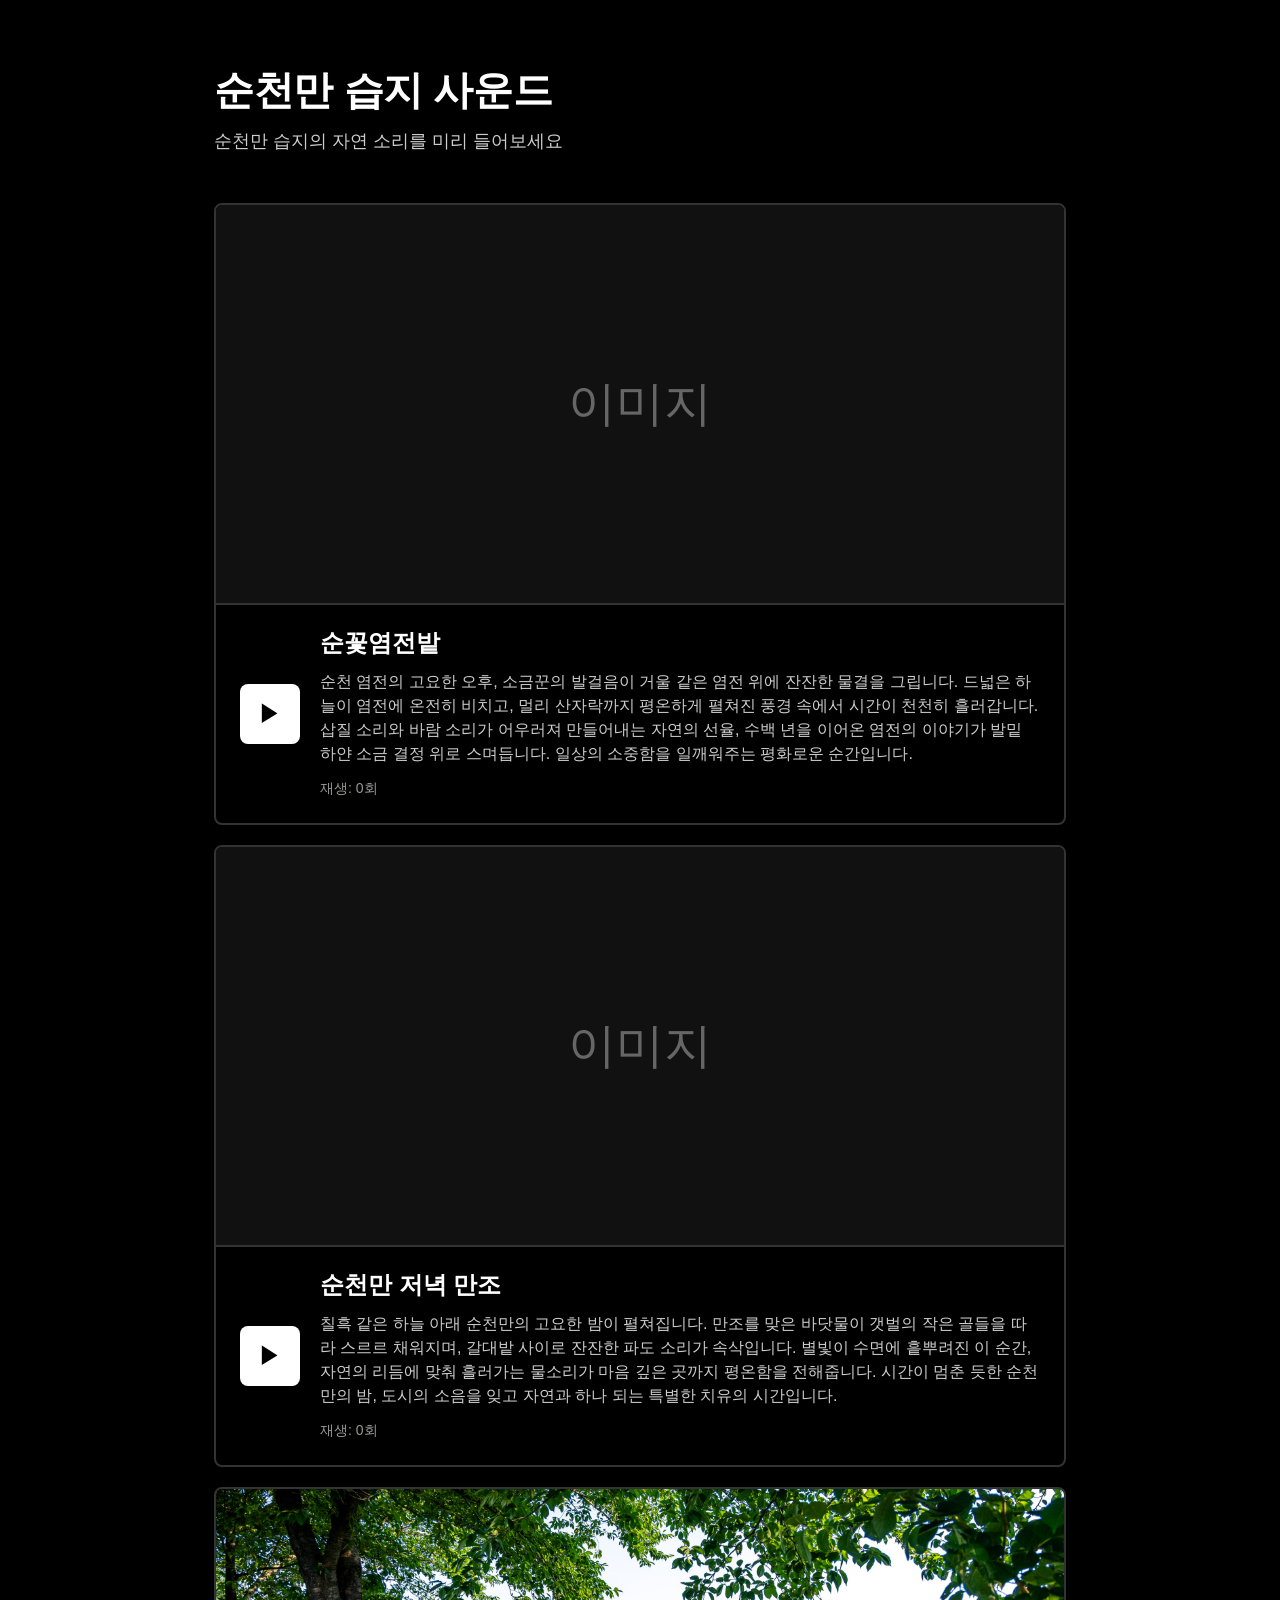
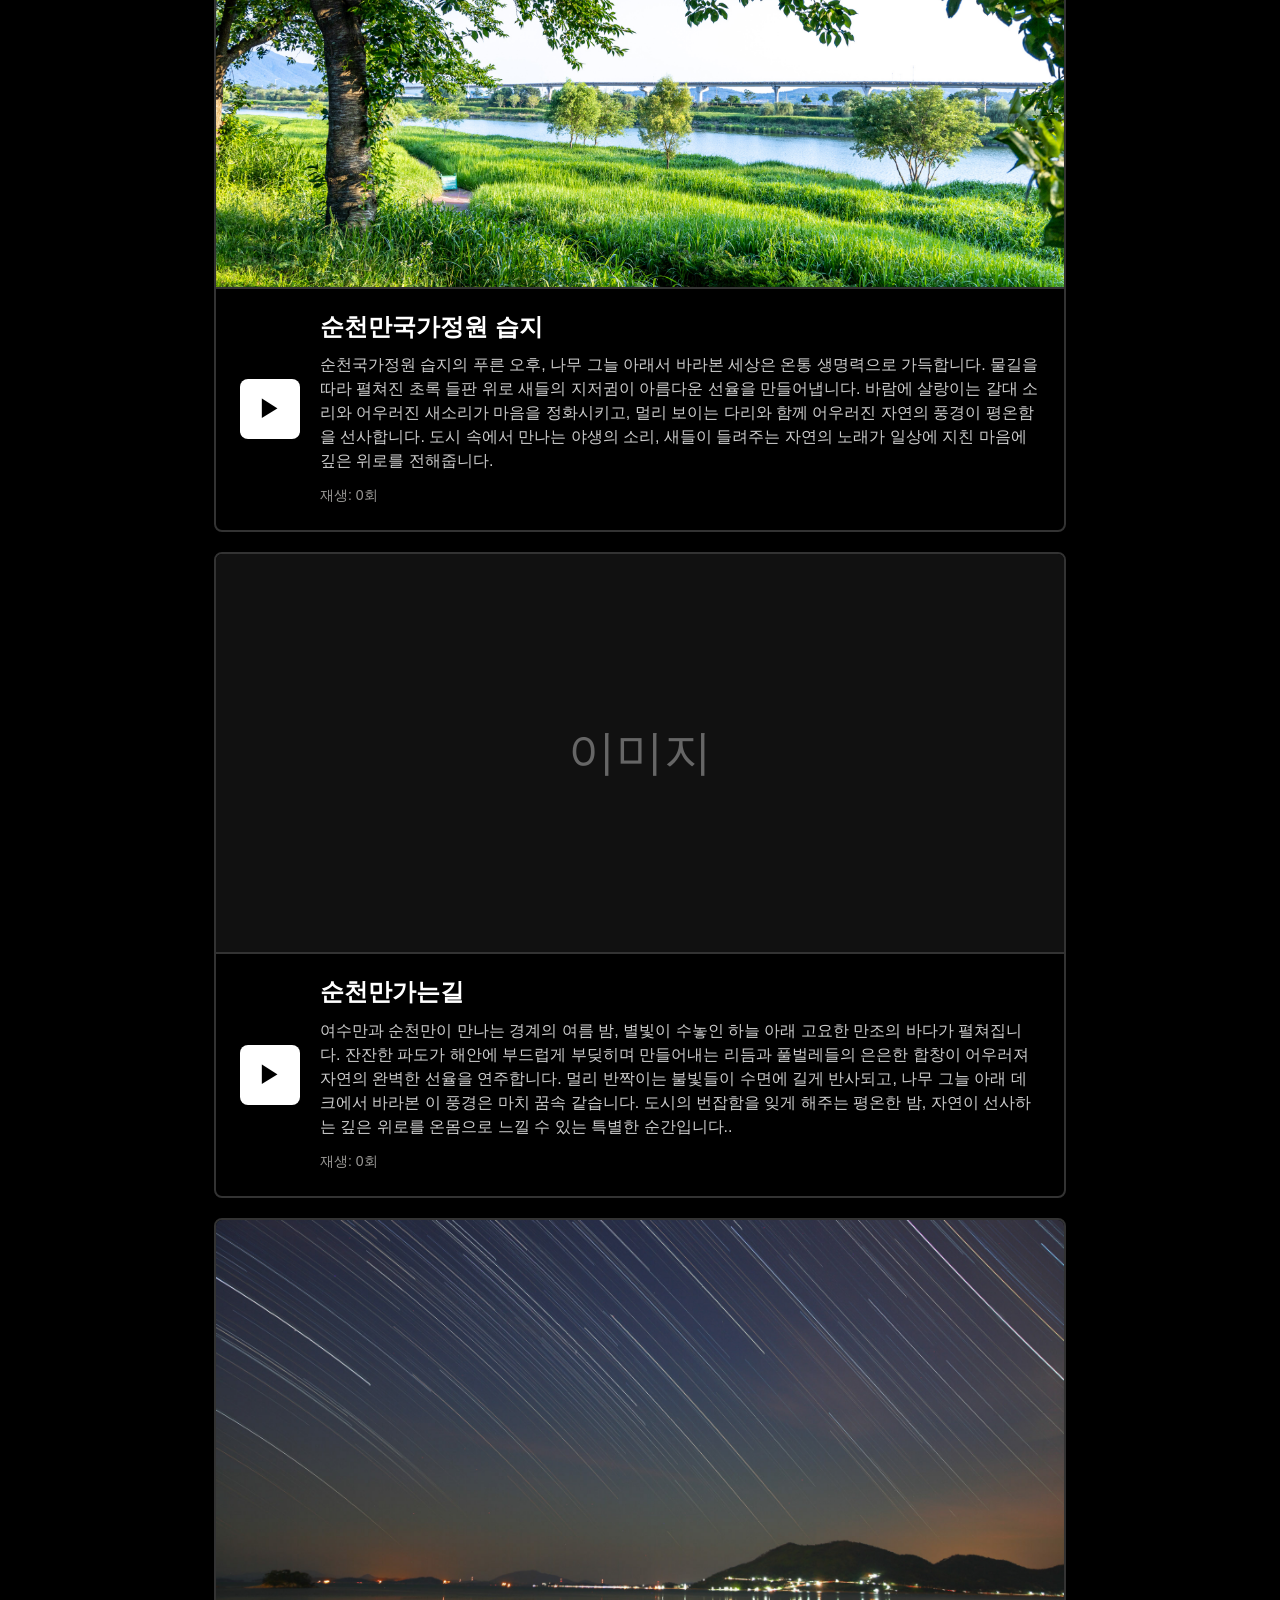
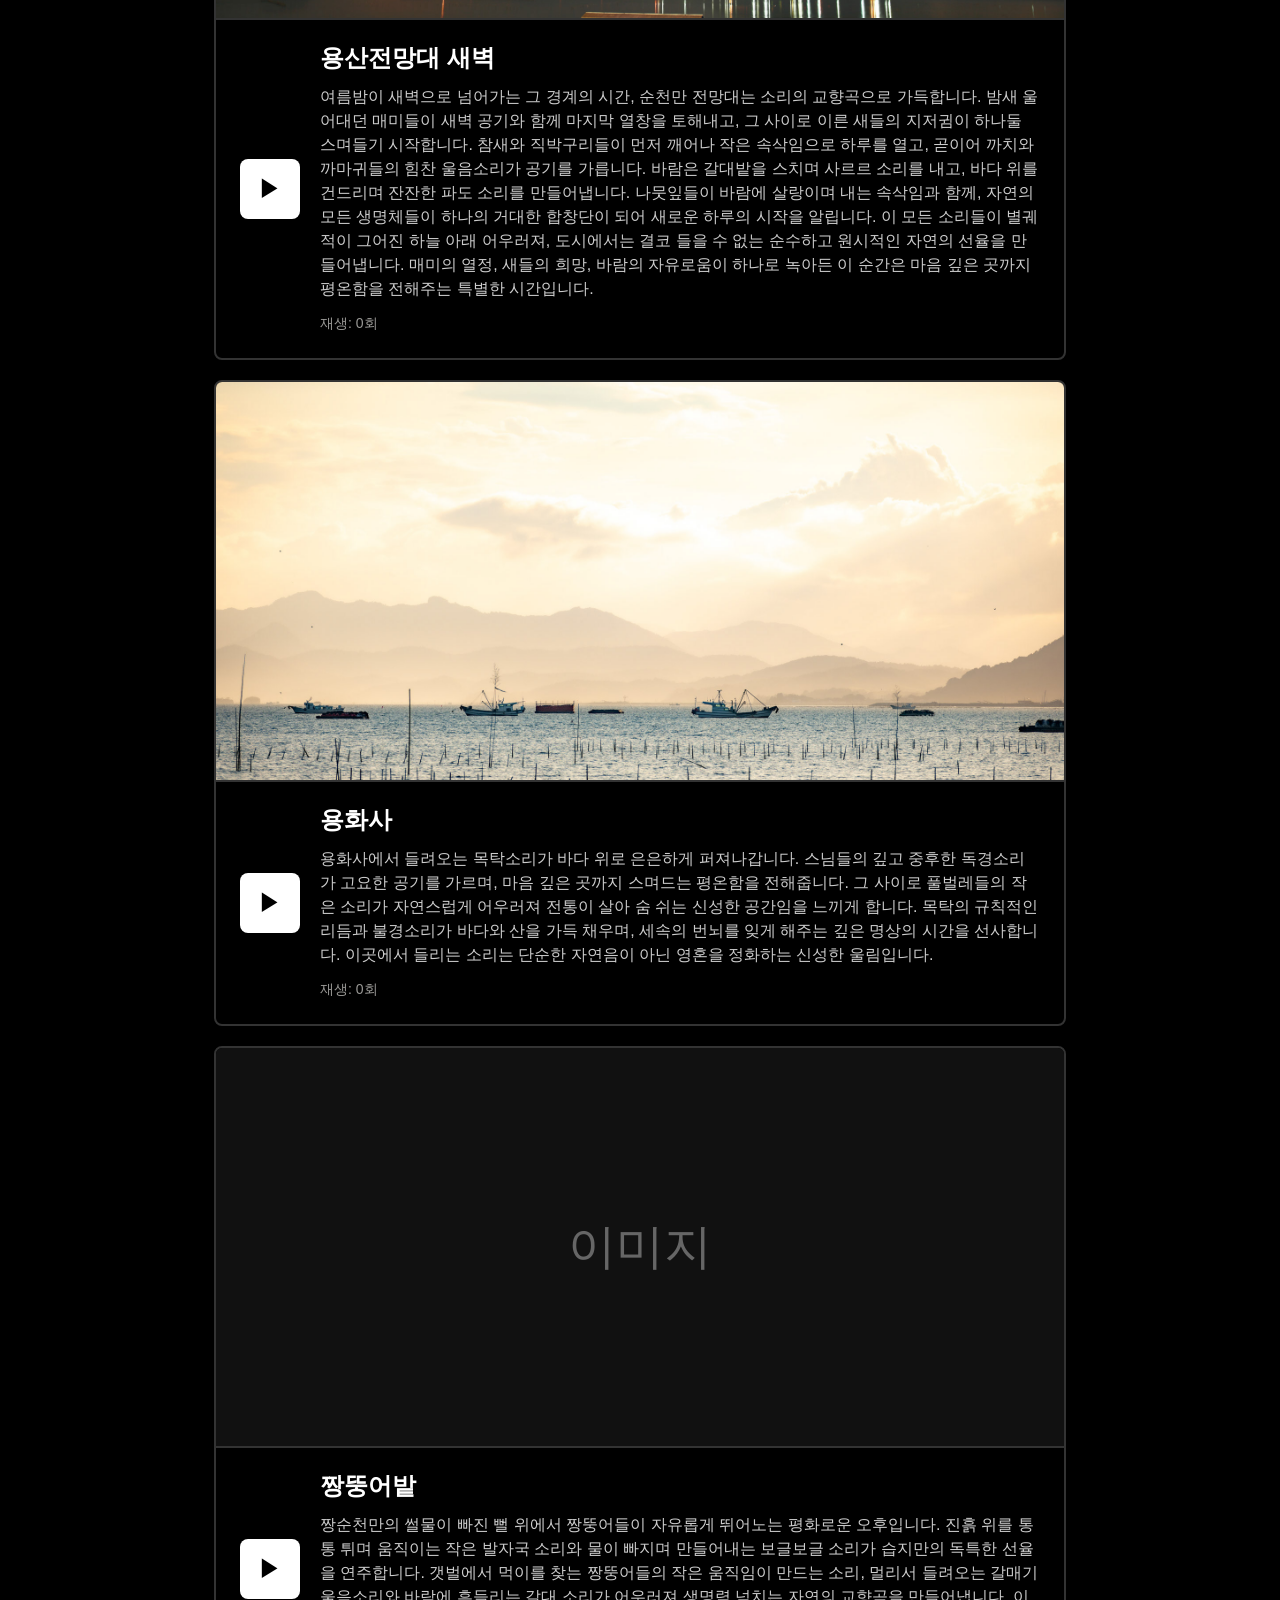
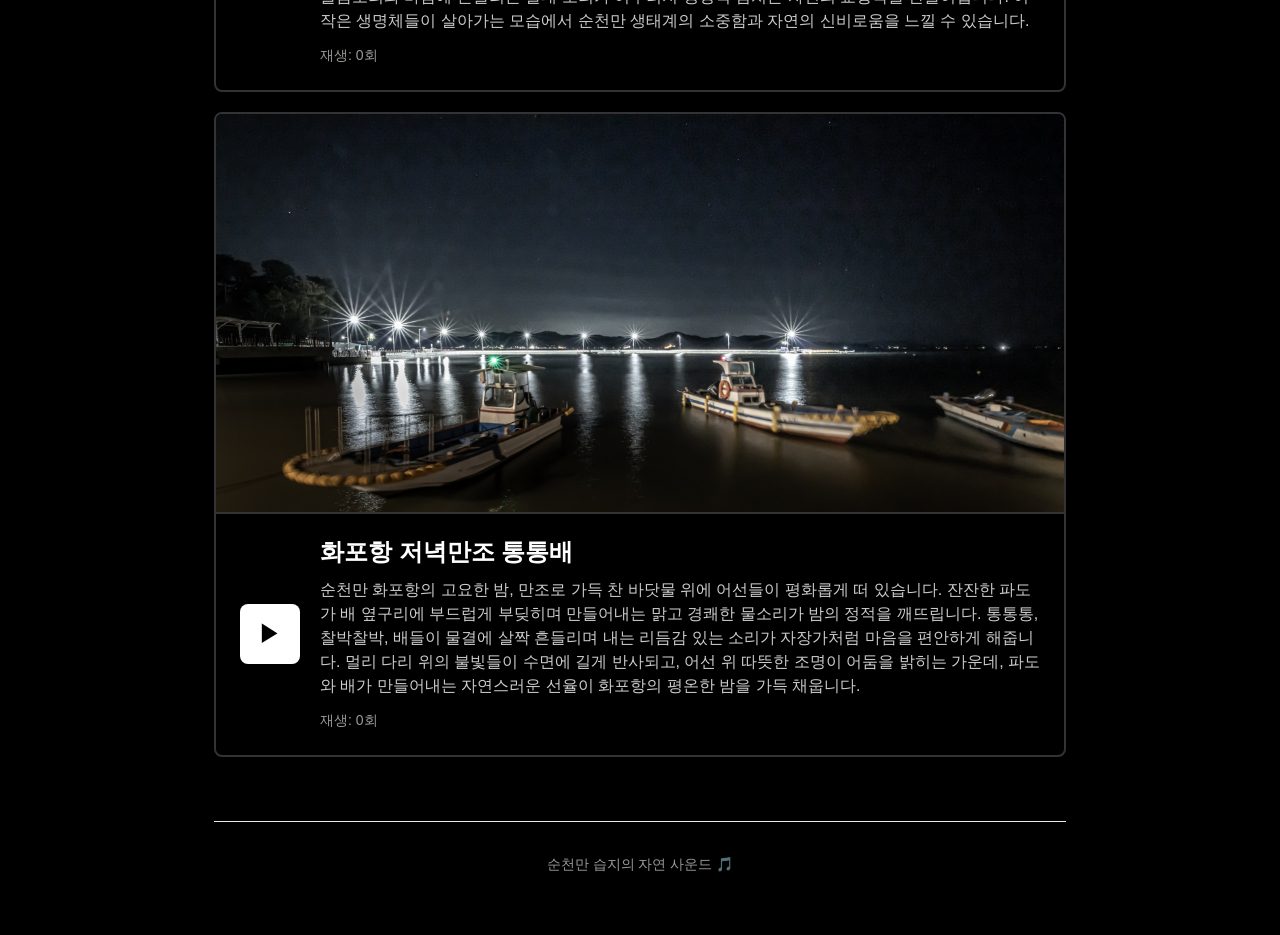
==== index.html @ 0f2ac027 "Add files via upload" ====
<!DOCTYPE html>
<html lang="ko">
<head>
    <meta charset="UTF-8">
    <meta name="viewport" content="width=device-width, initial-scale=1.0">
    <title>순천만 습지 사운드 미리듣기 테스트 페이지</title>
    <style>
        * {
            margin: 0;
            padding: 0;
            box-sizing: border-box;
        }

        body {
            font-family: -apple-system, BlinkMacSystemFont, 'Segoe UI', 'Noto Sans', Helvetica, Arial, sans-serif;
            background: #000000;
            color: #ffffff;
            line-height: 1.5;
            padding: 0;
            margin: 0;
            position: relative;
        }

        .background-image {
            position: fixed;
            top: 0;
            left: 0;
            width: 100vw;
            height: 100vh;
            background-size: cover;
            background-position: center;
            background-repeat: no-repeat;
            opacity: 0.3;
            z-index: -1;
            transition: opacity 0.8s ease-in-out, background-image 0.8s ease-in-out;
        }

        .container {
            max-width: 900px;
            margin: 0 auto;
            padding: 60px 24px;
            position: relative;
            z-index: 1;
        }

        h1 {
            font-size: 2.5rem;
            font-weight: 700;
            color: #ffffff;
            margin-bottom: 8px;
            letter-spacing: -0.01em;
        }

        .subtitle {
            font-size: 1.125rem;
            color: #cccccc;
            margin-bottom: 48px;
            font-weight: 400;
        }

        .audio-grid {
            display: flex;
            flex-direction: column;
            gap: 20px;
        }

        .audio-item {
            background: #000000;
            padding: 0;
            display: flex;
            flex-direction: column;
            border: 2px solid #333333;
            border-radius: 8px;
            overflow: hidden;
            transition: border-color 0.15s ease;
            position: relative;
        }

        .audio-item:hover {
            border-color: #555555;
        }

        .audio-item.playing {
            border-color: #ffffff;
        }

        .emoji {
            font-size: 1.5rem;
            flex-shrink: 0;
        }

        .audio-content {
            flex: 1;
            min-width: 0;
        }

        .audio-title {
            font-size: 1.5rem;
            font-weight: 600;
            color: #ffffff;
            margin-bottom: 12px;
            line-height: 1.2;
        }

        .audio-description {
            font-size: 1rem;
            color: #cccccc;
            line-height: 1.5;
            margin-bottom: 12px;
        }

        .audio-meta {
            font-size: 0.875rem;
            color: #888888;
            display: flex;
            align-items: center;
            gap: 12px;
        }

        .play-count {
            font-size: 0.875rem;
            color: #9b9a97;
        }

        .image-area {
            width: 100%;
            height: 400px;
            background: #111111;
            border-bottom: 2px solid #333333;
            display: flex;
            align-items: center;
            justify-content: center;
            position: relative;
        }

        .location-image {
            width: 100%;
            height: 100%;
            object-fit: cover;
        }

        .image-placeholder {
            width: 100%;
            height: 100%;
            background: #111111;
            display: flex;
            align-items: center;
            justify-content: center;
            color: #666666;
            font-size: 3rem;
            text-align: center;
        }

        .controls-area {
            padding: 24px;
            display: flex;
            align-items: center;
            gap: 20px;
        }

        .audio-controls {
            width: 100%;
            margin-top: 12px;
            height: 32px;
        }

        .audio-controls audio {
            width: 100%;
            height: 32px;
        }

        .play-button {
            width: 60px;
            height: 60px;
            border-radius: 8px;
            background: #ffffff;
            border: none;
            color: #000000;
            display: flex;
            align-items: center;
            justify-content: center;
            cursor: pointer;
            transition: all 0.15s ease;
            flex-shrink: 0;
            font-size: 1.5rem;
        }

        .play-button:hover {
            background: #dddddd;
        }

        .play-button.playing {
            background: #00ff00;
            color: #000000;
        }

        .expanded .audio-controls {
            display: block;
        }

        .footer {
            text-align: center;
            margin-top: 64px;
            padding-top: 32px;
            border-top: 1px solid #e9e9e7;
            color: #9b9a97;
            font-size: 0.875rem;
        }

        @media (max-width: 768px) {
            .container {
                padding: 40px 16px;
            }
            
            h1 {
                font-size: 2rem;
            }
            
            .audio-item {
                padding: 12px 16px;
                gap: 12px;
            }
            
            .location-image,
            .image-placeholder {
                width: 40px;
                height: 40px;
            }
        }
    </style>
</head>
<body>
    <div class="background-image" id="backgroundImage"></div>
    <div class="container">
        <h1>순천만 습지 사운드</h1>
        <div class="subtitle">순천만 습지의 자연 소리를 미리 들어보세요</div>
        
        <div class="audio-grid">
            <div class="audio-item" data-bg="images/2025.07.26 순천염전-105.jpg">
                <div class="image-area">
                    <img src="images/2025.07.26 순천염전-105.jpg" alt="순꽃염전밭" class="location-image" onerror="this.style.display='none'; this.nextElementSibling.style.display='flex';">
                    <div class="image-placeholder" style="display:none;">이미지</div>
                </div>
                <div class="controls-area">
                    <button class="play-button" onclick="toggleAudio('audio1')" id="playBtn1">
                        <span class="play-icon">▶</span>
                    </button>
                    <div class="audio-content">
                        <div class="audio-title">순꽃염전밭</div>
                        <div class="audio-description">순천 염전의 고요한 오후, 소금꾼의 발걸음이 거울 같은 염전 위에 잔잔한 물결을 그립니다. 드넓은 하늘이 염전에 온전히 비치고, 멀리 산자락까지 평온하게 펼쳐진 풍경 속에서 시간이 천천히 흘러갑니다. 삽질 소리와 바람 소리가 어우러져 만들어내는 자연의 선율, 수백 년을 이어온 염전의 이야기가 발밑 하얀 소금 결정 위로 스며듭니다. 일상의 소중함을 일깨워주는 평화로운 순간입니다.</div>
                        <div class="audio-meta">
                            <span class="play-count" id="count1">재생: 0회</span>
                        </div>
                        <div class="audio-controls" id="controls1" style="display:none;">
                            <audio id="audio1" preload="none">
                                <source src="mp3/순꽃염전밭_250726.mp3" type="audio/mpeg">
                            </audio>
                        </div>
                    </div>
                </div>
            </div>

            <div class="audio-item" data-bg="images/2025.04.28 순천만 야경-1.jpg">
                <div class="image-area">
                    <img src="images/2025.04.28 순천만 야경-1.jpg" alt="순천만 저녁 만조" class="location-image" onerror="this.style.display='none'; this.nextElementSibling.style.display='flex';">
                    <div class="image-placeholder" style="display:none;">이미지</div>
                </div>
                <div class="controls-area">
                    <button class="play-button" onclick="toggleAudio('audio2')" id="playBtn2">
                        <span class="play-icon">▶</span>
                    </button>
                    <div class="audio-content">
                        <div class="audio-title">순천만 저녁 만조</div>
                        <div class="audio-description">칠흑 같은 하늘 아래 순천만의 고요한 밤이 펼쳐집니다. 만조를 맞은 바닷물이 갯벌의 작은 골들을 따라 스르르 채워지며, 갈대밭 사이로 잔잔한 파도 소리가 속삭입니다. 별빛이 수면에 흩뿌려진 이 순간, 자연의 리듬에 맞춰 흘러가는 물소리가 마음 깊은 곳까지 평온함을 전해줍니다. 시간이 멈춘 듯한 순천만의 밤, 도시의 소음을 잊고 자연과 하나 되는 특별한 치유의 시간입니다.</div>
                        <div class="audio-meta">
                            <span class="play-count" id="count2">재생: 0회</span>
                        </div>
                        <div class="audio-controls" id="controls2" style="display:none;">
                            <audio id="audio2" preload="none">
                                <source src="mp3/순천만 저녁 만조_250428.mp3" type="audio/mpeg">
                            </audio>
                        </div>
                    </div>
                </div>
            </div>

            <div class="audio-item" data-bg="images/default.jpg">
                <div class="image-area">
                    <img src="images/순천만국가정원 습지_250430.jpg" alt="순천만국가정원 습지" class="location-image" onerror="this.style.display='none'; this.nextElementSibling.style.display='flex';">
                    <div class="image-placeholder" style="display:none;">이미지</div>
                </div>
                <div class="controls-area">
                    <button class="play-button" onclick="toggleAudio('audio3')" id="playBtn3">
                        <span class="play-icon">▶</span>
                    </button>
                    <div class="audio-content">
                        <div class="audio-title">순천만국가정원 습지</div>
                        <div class="audio-description">순천국가정원 습지의 푸른 오후, 나무 그늘 아래서 바라본 세상은 온통 생명력으로 가득합니다. 물길을 따라 펼쳐진 초록 들판 위로 새들의 지저귐이 아름다운 선율을 만들어냅니다. 바람에 살랑이는 갈대 소리와 어우러진 새소리가 마음을 정화시키고, 멀리 보이는 다리와 함께 어우러진 자연의 풍경이 평온함을 선사합니다. 도시 속에서 만나는 야생의 소리, 새들이 들려주는 자연의 노래가 일상에 지친 마음에 깊은 위로를 전해줍니다.</div>
                        <div class="audio-meta">
                            <span class="play-count" id="count3">재생: 0회</span>
                        </div>
                        <div class="audio-controls" id="controls3" style="display:none;">
                            <audio id="audio3" preload="none">
                                <source src="mp3/순천만국가정원 습지_250430.mp3" type="audio/mpeg">
                            </audio>
                        </div>
                    </div>
                </div>
            </div>

            <div class="audio-item" data-bg="images/default.jpg">
                <div class="image-area">
                    <img src="images/2025.07.23 순천만 야간-2.jpg" alt="여수만가는길" class="location-image" onerror="this.style.display='none'; this.nextElementSibling.style.display='flex';">
                    <div class="image-placeholder" style="display:none;">이미지</div>
                </div>
                <div class="controls-area">
                    <button class="play-button" onclick="toggleAudio('audio4')" id="playBtn4">
                        <span class="play-icon">▶</span>
                    </button>
                    <div class="audio-content">
                        <div class="audio-title">순천만가는길</div>
                        <div class="audio-description">여수만과 순천만이 만나는 경계의 여름 밤, 별빛이 수놓인 하늘 아래 고요한 만조의 바다가 펼쳐집니다. 잔잔한 파도가 해안에 부드럽게 부딪히며 만들어내는 리듬과 풀벌레들의 은은한 합창이 어우러져 자연의 완벽한 선율을 연주합니다. 멀리 반짝이는 불빛들이 수면에 길게 반사되고, 나무 그늘 아래 데크에서 바라본 이 풍경은 마치 꿈속 같습니다. 도시의 번잡함을 잊게 해주는 평온한 밤, 자연이 선사하는 깊은 위로를 온몸으로 느낄 수 있는 특별한 순간입니다..</div>
                        <div class="audio-meta">
                            <span class="play-count" id="count4">재생: 0회</span>
                        </div>
                        <div class="audio-controls" id="controls4" style="display:none;">
                            <audio id="audio4" preload="none">
                                <source src="mp3/여수만가는길_250723.mp3" type="audio/mpeg">
                            </audio>
                        </div>
                    </div>
                </div>
            </div>

            <div class="audio-item" data-bg="images/default.jpg">
                <div class="image-area">
                    <img src="images/f7a6e0bb-e782-474f-ad74-d8722713fd1c_rw_1920.jpg" alt="용산전망대 새벽" class="location-image" onerror="this.style.display='none'; this.nextElementSibling.style.display='flex';">
                    <div class="image-placeholder" style="display:none;">이미지</div>
                </div>
                <div class="controls-area">
                    <button class="play-button" onclick="toggleAudio('audio5')" id="playBtn5">
                        <span class="play-icon">▶</span>
                    </button>
                    <div class="audio-content">
                        <div class="audio-title">용산전망대 새벽</div>
                        <div class="audio-description">여름밤이 새벽으로 넘어가는 그 경계의 시간, 순천만 전망대는 소리의 교향곡으로 가득합니다.
밤새 울어대던 매미들이 새벽 공기와 함께 마지막 열창을 토해내고, 그 사이로 이른 새들의 지저귐이 하나둘 스며들기 시작합니다. 참새와 직박구리들이 먼저 깨어나 작은 속삭임으로 하루를 열고, 곧이어 까치와 까마귀들의 힘찬 울음소리가 공기를 가릅니다.
바람은 갈대밭을 스치며 사르르 소리를 내고, 바다 위를 건드리며 잔잔한 파도 소리를 만들어냅니다. 나뭇잎들이 바람에 살랑이며 내는 속삭임과 함께, 자연의 모든 생명체들이 하나의 거대한 합창단이 되어 새로운 하루의 시작을 알립니다.
이 모든 소리들이 별궤적이 그어진 하늘 아래 어우러져, 도시에서는 결코 들을 수 없는 순수하고 원시적인 자연의 선율을 만들어냅니다. 매미의 열정, 새들의 희망, 바람의 자유로움이 하나로 녹아든 이 순간은 마음 깊은 곳까지 평온함을 전해주는 특별한 시간입니다.</div>
                        <div class="audio-meta">
                            <span class="play-count" id="count5">재생: 0회</span>
                        </div>
                        <div class="audio-controls" id="controls5" style="display:none;">
                            <audio id="audio5" preload="none">
                                <source src="mp3/용산전망대 새벽_050725.mp3" type="audio/mpeg">
                            </audio>
                        </div>
                    </div>
                </div>
            </div>

            <div class="audio-item" data-bg="images/default.jpg">
                <div class="image-area">
                    <img src="images/2735d748-2083-4502-848e-7332b66ff16f_rw_1920.jpg" alt="용화사" class="location-image" onerror="this.style.display='none'; this.nextElementSibling.style.display='flex';">
                    <div class="image-placeholder" style="display:none;">이미지</div>
                </div>
                <div class="controls-area">
                    <button class="play-button" onclick="toggleAudio('audio6')" id="playBtn6">
                        <span class="play-icon">▶</span>
                    </button>
                    <div class="audio-content">
                        <div class="audio-title">용화사</div>
                        <div class="audio-description">용화사에서 들려오는 목탁소리가 바다 위로 은은하게 퍼져나갑니다. 스님들의 깊고 중후한 독경소리가 고요한 공기를 가르며, 마음 깊은 곳까지 스며드는 평온함을 전해줍니다. 그 사이로 풀벌레들의 작은 소리가 자연스럽게 어우러져 전통이 살아 숨 쉬는 신성한 공간임을 느끼게 합니다. 목탁의 규칙적인 리듬과 불경소리가 바다와 산을 가득 채우며, 세속의 번뇌를 잊게 해주는 깊은 명상의 시간을 선사합니다. 이곳에서 들리는 소리는 단순한 자연음이 아닌 영혼을 정화하는 신성한 울림입니다. </div>
                        <div class="audio-meta">
                            <span class="play-count" id="count6">재생: 0회</span>
                        </div>
                        <div class="audio-controls" id="controls6" style="display:none;">
                            <audio id="audio6" preload="none">
                                <source src="mp3/용화사_250725.mp3" type="audio/mpeg">
                            </audio>
                        </div>
                    </div>
                </div>
            </div>

            <div class="audio-item" data-bg="images/default.jpg">
                <div class="image-area">
                    <img src="images/2025.07.24 짱뚱어-18.jpg" alt="짱뚱어밭" class="location-image" onerror="this.style.display='none'; this.nextElementSibling.style.display='flex';">
                    <div class="image-placeholder" style="display:none;">이미지</div>
                </div>
                <div class="controls-area">
                    <button class="play-button" onclick="toggleAudio('audio7')" id="playBtn7">
                        <span class="play-icon">▶</span>
                    </button>
                    <div class="audio-content">
                        <div class="audio-title">짱뚱어밭</div>
                        <div class="audio-description">짱순천만의 썰물이 빠진 뻘 위에서 짱뚱어들이 자유롭게 뛰어노는 평화로운 오후입니다. 진흙 위를 통통 튀며 움직이는 작은 발자국 소리와 물이 빠지며 만들어내는 보글보글 소리가 습지만의 독특한 선율을 연주합니다. 갯벌에서 먹이를 찾는 짱뚱어들의 작은 움직임이 만드는 소리, 멀리서 들려오는 갈매기 울음소리와 바람에 흔들리는 갈대 소리가 어우러져 생명력 넘치는 자연의 교향곡을 만들어냅니다. 이 작은 생명체들이 살아가는 모습에서 순천만 생태계의 소중함과 자연의 신비로움을 느낄 수 있습니다.</div>
                        <div class="audio-meta">
                            <span class="play-count" id="count7">재생: 0회</span>
                        </div>
                        <div class="audio-controls" id="controls7" style="display:none;">
                            <audio id="audio7" preload="none">
                                <source src="mp3/짱뚱어밭_250724.mp3" type="audio/mpeg">
                            </audio>
                        </div>
                    </div>
                </div>
            </div>

            <div class="audio-item" data-bg="images/default.jpg">
                <div class="image-area">
                    <img src="images/2025.04.28 순천만 야경-5.jpg" alt="화포항 저녁만조 통통배" class="location-image" onerror="this.style.display='none'; this.nextElementSibling.style.display='flex';">
                    <div class="image-placeholder" style="display:none;">이미지</div>
                </div>
                <div class="controls-area">
                    <button class="play-button" onclick="toggleAudio('audio8')" id="playBtn8">
                        <span class="play-icon">▶</span>
                    </button>
                    <div class="audio-content">
                        <div class="audio-title">화포항 저녁만조 통통배</div>
                        <div class="audio-description">순천만 화포항의 고요한 밤, 만조로 가득 찬 바닷물 위에 어선들이 평화롭게 떠 있습니다. 잔잔한 파도가 배 옆구리에 부드럽게 부딪히며 만들어내는 맑고 경쾌한 물소리가 밤의 정적을 깨뜨립니다. 통통통, 찰박찰박, 배들이 물결에 살짝 흔들리며 내는 리듬감 있는 소리가 자장가처럼 마음을 편안하게 해줍니다. 멀리 다리 위의 불빛들이 수면에 길게 반사되고, 어선 위 따뜻한 조명이 어둠을 밝히는 가운데, 파도와 배가 만들어내는 자연스러운 선율이 화포항의 평온한 밤을 가득 채웁니다.</div>
                        <div class="audio-meta">
                            <span class="play-count" id="count8">재생: 0회</span>
                        </div>
                        <div class="audio-controls" id="controls8" style="display:none;">
                            <audio id="audio8" preload="none">
                                <source src="mp3/화포항 저녁만조 통통배_250428.mp3" type="audio/mpeg">
                            </audio>
                        </div>
                    </div>
                </div>
            </div>
        </div>

        <div class="footer">
            순천만 습지의 자연 사운드 🎵 
        </div>
    </div>

    <script>
        const playCounts = {};
        
        // Background image switching based on scroll
        function updateBackground() {
            const audioItems = document.querySelectorAll('.audio-item[data-bg]');
            const backgroundImage = document.getElementById('backgroundImage');
            let currentBg = null;
            
            audioItems.forEach(item => {
                const rect = item.getBoundingClientRect();
                const viewHeight = window.innerHeight;
                
                // Check if item is in viewport (more than 30% visible)
                if (rect.top < viewHeight * 0.7 && rect.bottom > viewHeight * 0.3) {
                    const bgImage = item.getAttribute('data-bg');
                    const imgElement = item.querySelector('.location-image');
                    if (imgElement && imgElement.src) {
                        // Use the actual image src instead of data-bg
                        currentBg = imgElement.src;
                    }
                }
            });
            
            if (currentBg && backgroundImage.style.backgroundImage !== `url('${currentBg}')`) {
                backgroundImage.style.backgroundImage = `url('${currentBg}')`;
            }
        }
        
        // Initialize with first image
        window.addEventListener('load', () => {
            const firstItem = document.querySelector('.audio-item .location-image');
            const backgroundImage = document.getElementById('backgroundImage');
            if (firstItem && firstItem.src) {
                backgroundImage.style.backgroundImage = `url('${firstItem.src}')`;
            }
            updateBackground();
        });
        
        // Update background on scroll
        let scrollTimer = null;
        window.addEventListener('scroll', () => {
            if (scrollTimer) clearTimeout(scrollTimer);
            scrollTimer = setTimeout(updateBackground, 10);
        });
        
        function toggleAudio(audioId) {
            const audio = document.getElementById(audioId);
            const audioNumber = audioId.replace('audio', '');
            const countElement = document.getElementById('count' + audioNumber);
            const controlsElement = document.getElementById('controls' + audioNumber);
            const playButton = document.getElementById('playBtn' + audioNumber);
            const playIcon = playButton.querySelector('.play-icon');
            const audioItem = audio.closest('.audio-item');
            
            // Reset all other items
            document.querySelectorAll('.audio-item').forEach(item => {
                if (item !== audioItem) {
                    item.classList.remove('playing');
                    const otherControls = item.querySelector('.audio-controls');
                    if (otherControls) otherControls.style.display = 'none';
                    const otherPlayBtn = item.querySelector('.play-button');
                    if (otherPlayBtn) {
                        otherPlayBtn.classList.remove('playing');
                        const otherIcon = otherPlayBtn.querySelector('.play-icon');
                        if (otherIcon) otherIcon.textContent = '▶️';
                    }
                }
            });
            
            // Stop all other audios
            document.querySelectorAll('audio').forEach(a => {
                if (a !== audio && !a.paused) {
                    a.pause();
                    a.currentTime = 0;
                }
            });
            
            if (audio.paused) {
                // Show controls and play
                controlsElement.style.display = 'block';
                audioItem.classList.add('playing');
                playButton.classList.add('playing');
                playIcon.textContent = '⏸️';
                
                audio.play().then(() => {
                    if (!playCounts[audioId]) playCounts[audioId] = 0;
                    playCounts[audioId]++;
                    countElement.textContent = `재생: ${playCounts[audioId]}회`;
                }).catch(e => {
                    console.log('재생 실패:', e);
                    controlsElement.style.display = 'none';
                    audioItem.classList.remove('playing');
                    playButton.classList.remove('playing');
                    playIcon.textContent = '▶️';
                });
            } else {
                audio.pause();
                controlsElement.style.display = 'none';
                audioItem.classList.remove('playing');
                playButton.classList.remove('playing');
                playIcon.textContent = '▶️';
            }
        }

        // Add event listeners for audio end
        document.querySelectorAll('audio').forEach((audio, index) => {
            const audioId = `audio${index + 1}`;
            const controlsElement = document.getElementById(`controls${index + 1}`);
            const playButton = document.getElementById(`playBtn${index + 1}`);
            const playIcon = playButton.querySelector('.play-icon');
            const audioItem = audio.closest('.audio-item');
            
            audio.addEventListener('ended', () => {
                controlsElement.style.display = 'none';
                audioItem.classList.remove('playing');
                playButton.classList.remove('playing');
                playIcon.textContent = '▶️';
            });
            
            audio.addEventListener('pause', () => {
                if (audio.ended) return;
                controlsElement.style.display = 'none';
                audioItem.classList.remove('playing');
                playButton.classList.remove('playing');
                playIcon.textContent = '▶️';
            });
        });
    </script>
</body>
</html>
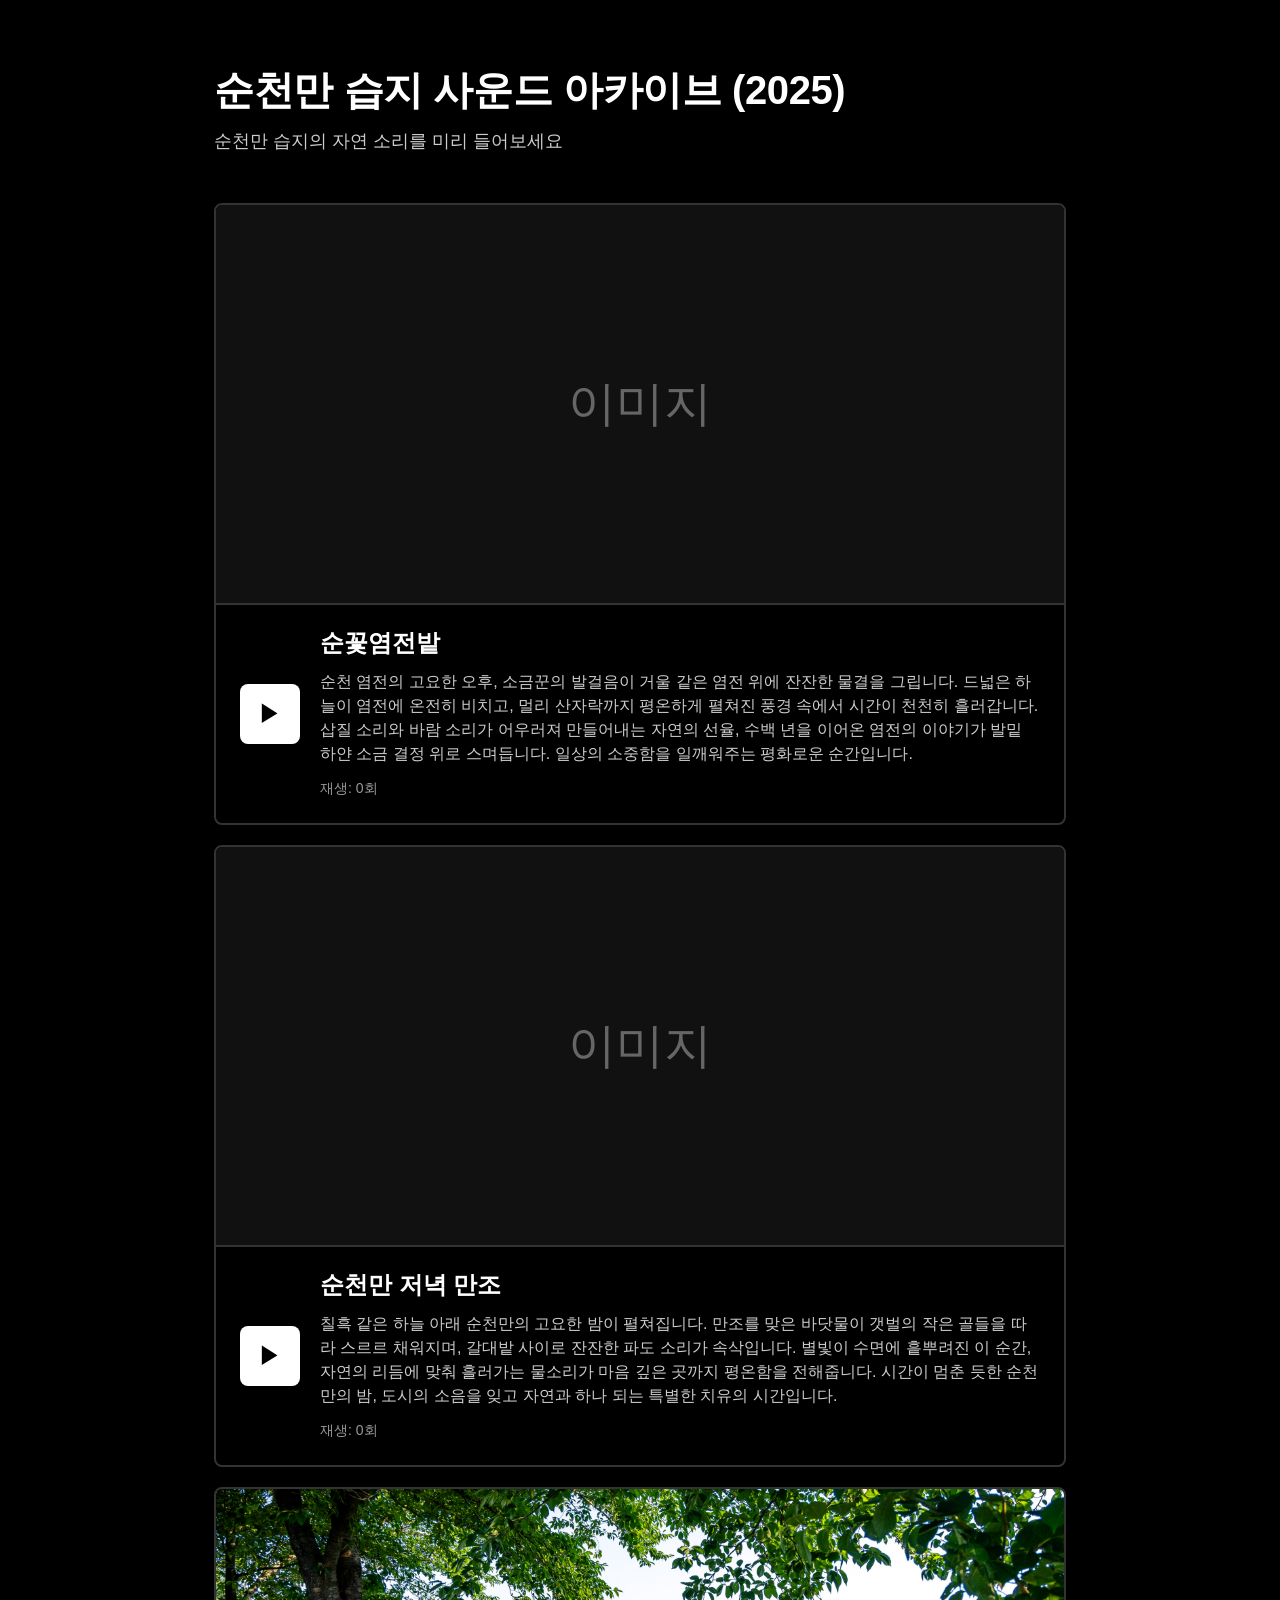
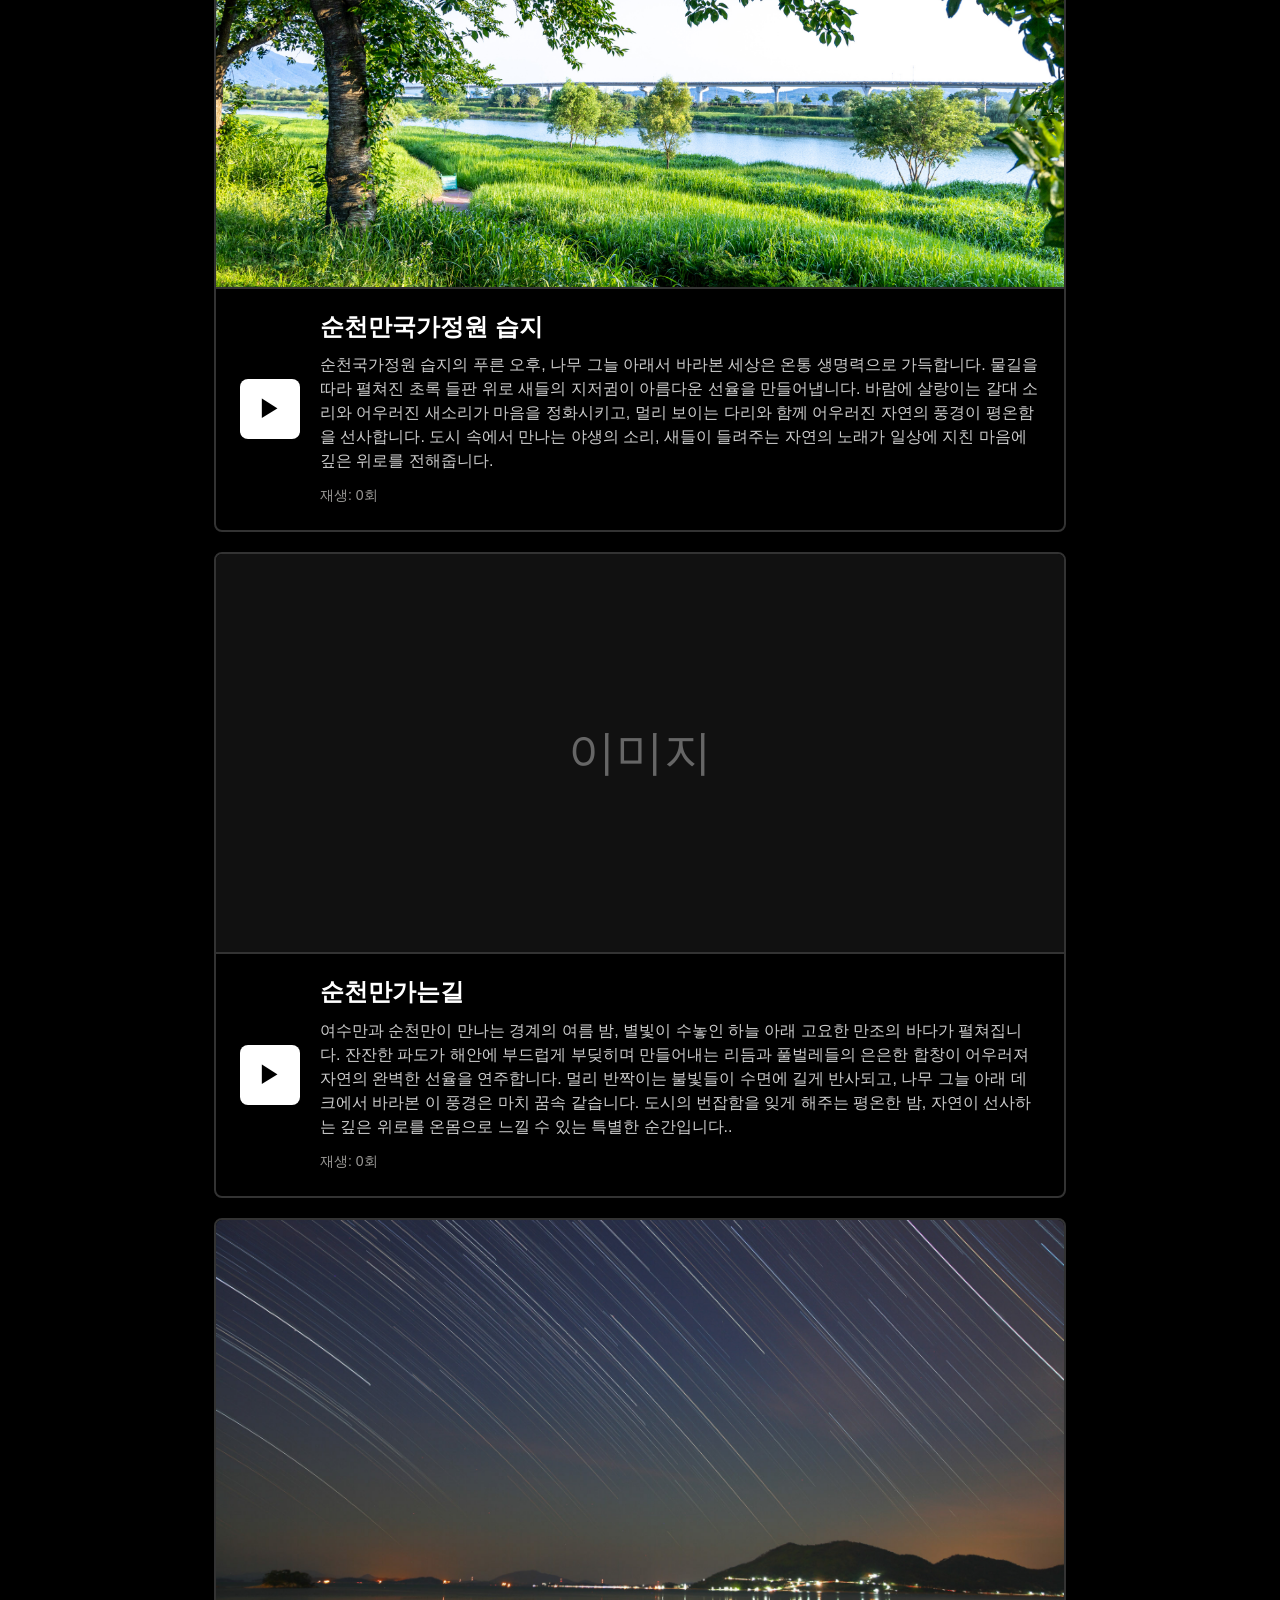
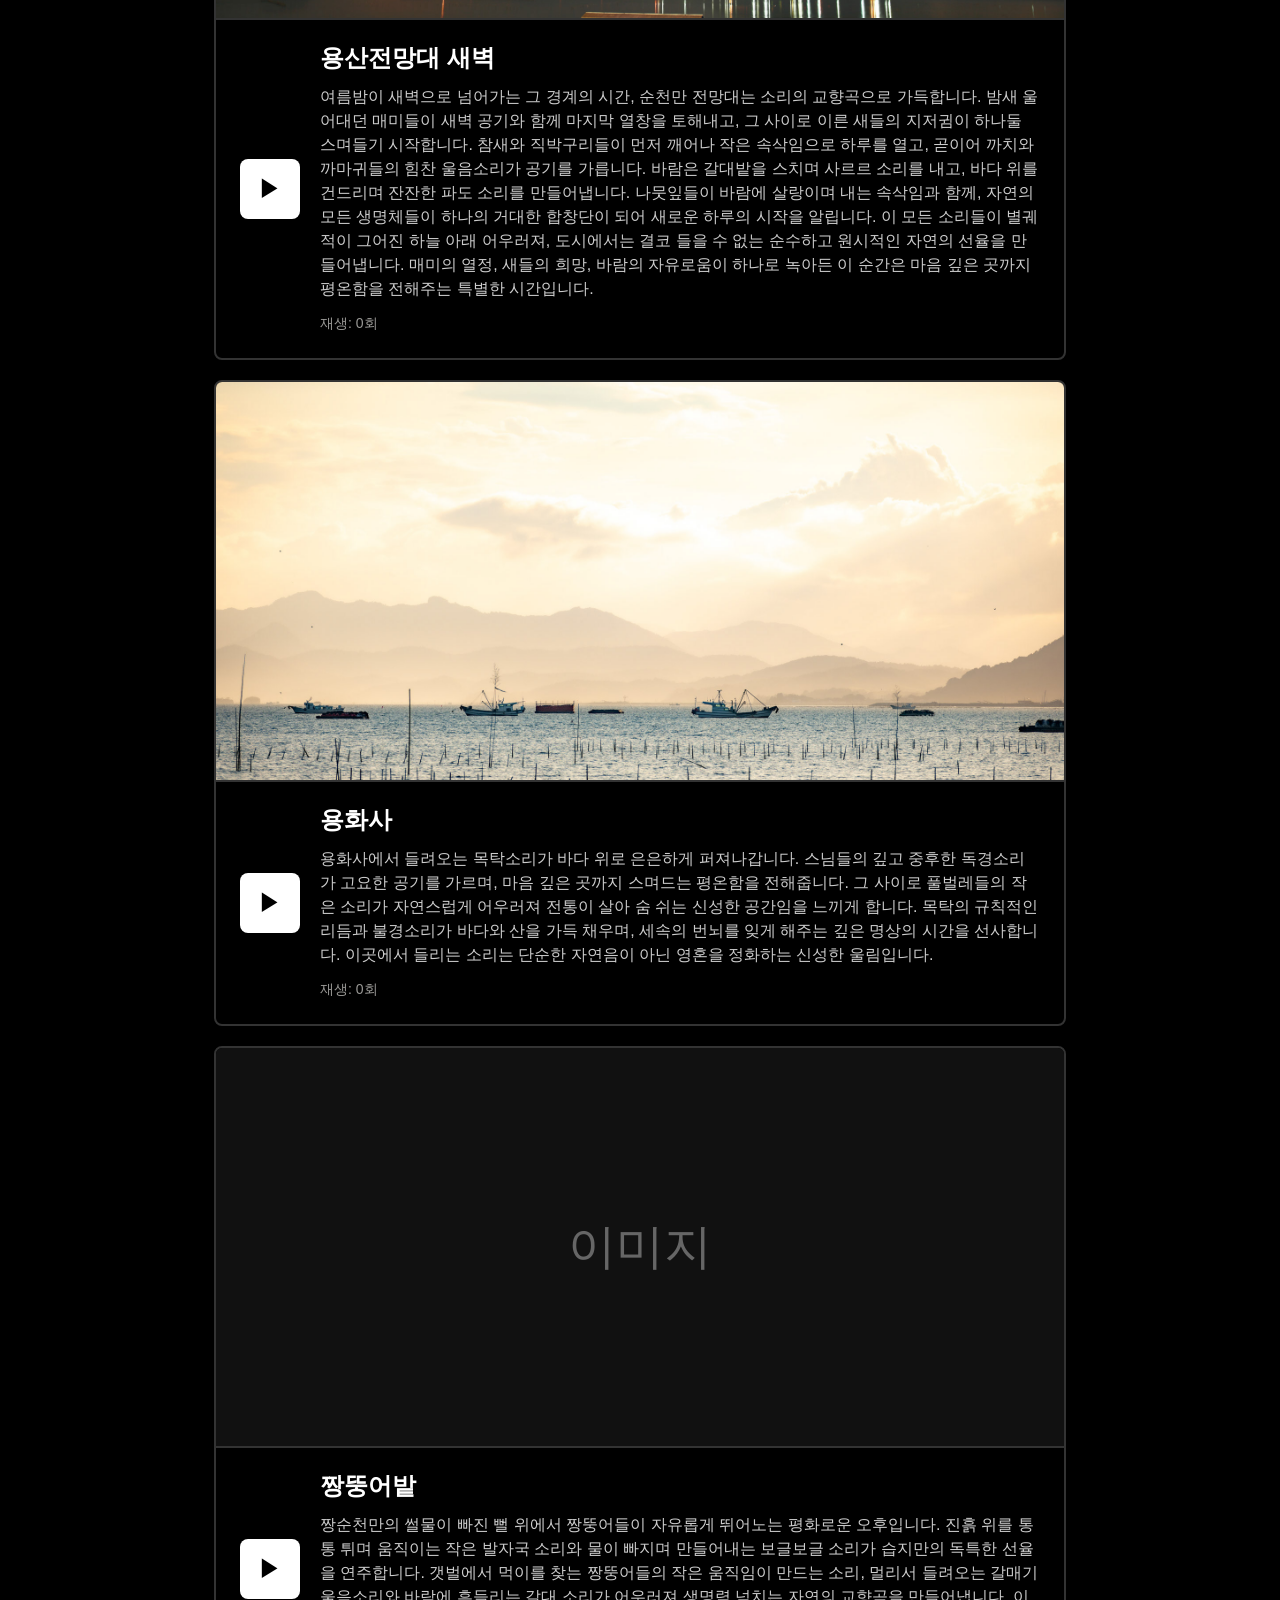
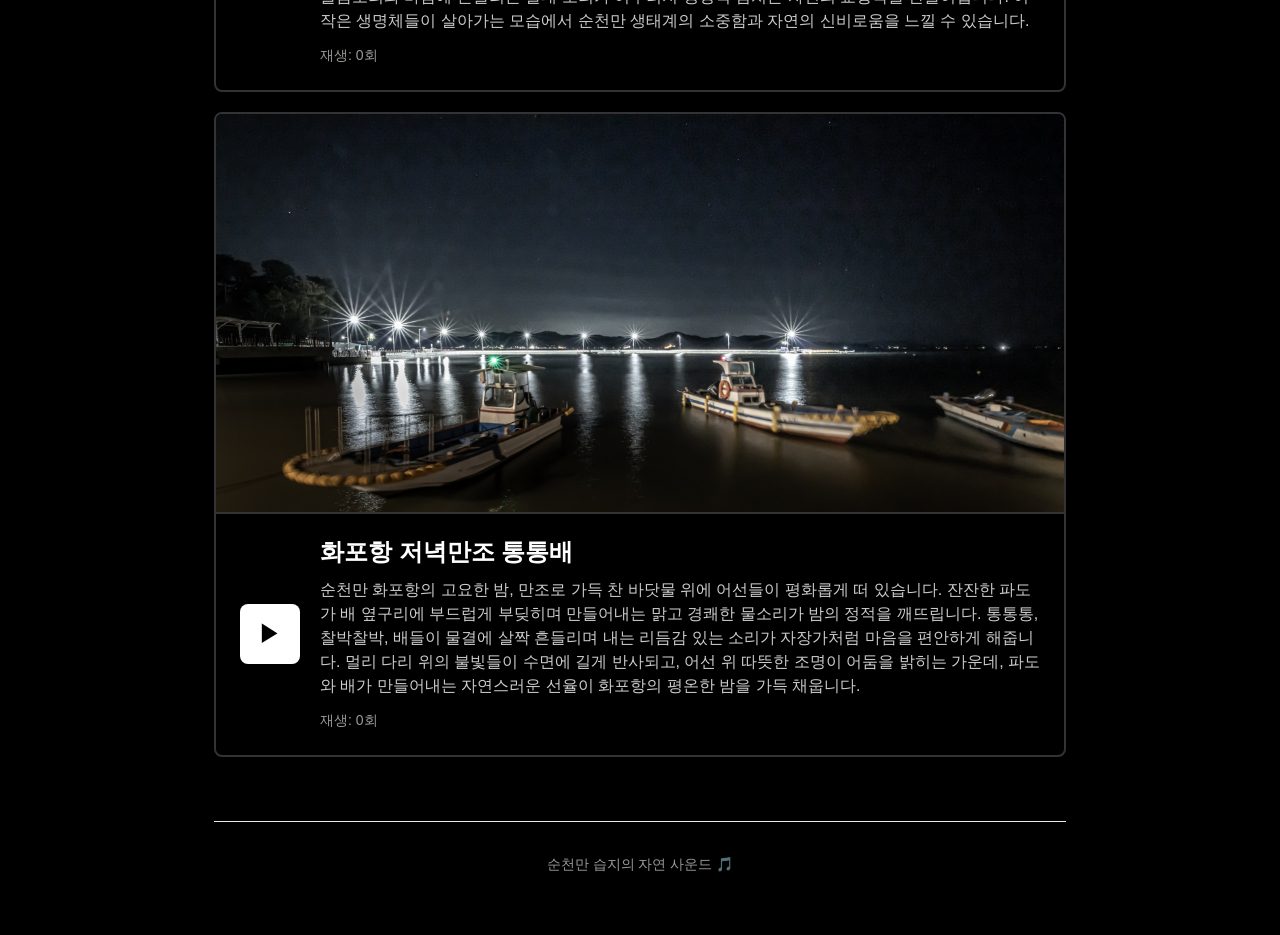
==== commit fa1a3c7a: "Add files via upload" ====
--- a/index.html
+++ b/index.html
@@ -232,7 +232,7 @@
 <body>
     <div class="background-image" id="backgroundImage"></div>
     <div class="container">
-        <h1>순천만 습지 사운드</h1>
+        <h1>순천만 습지 사운드 아카이브 (2025)</h1>
         <div class="subtitle">순천만 습지의 자연 소리를 미리 들어보세요</div>
         
         <div class="audio-grid">
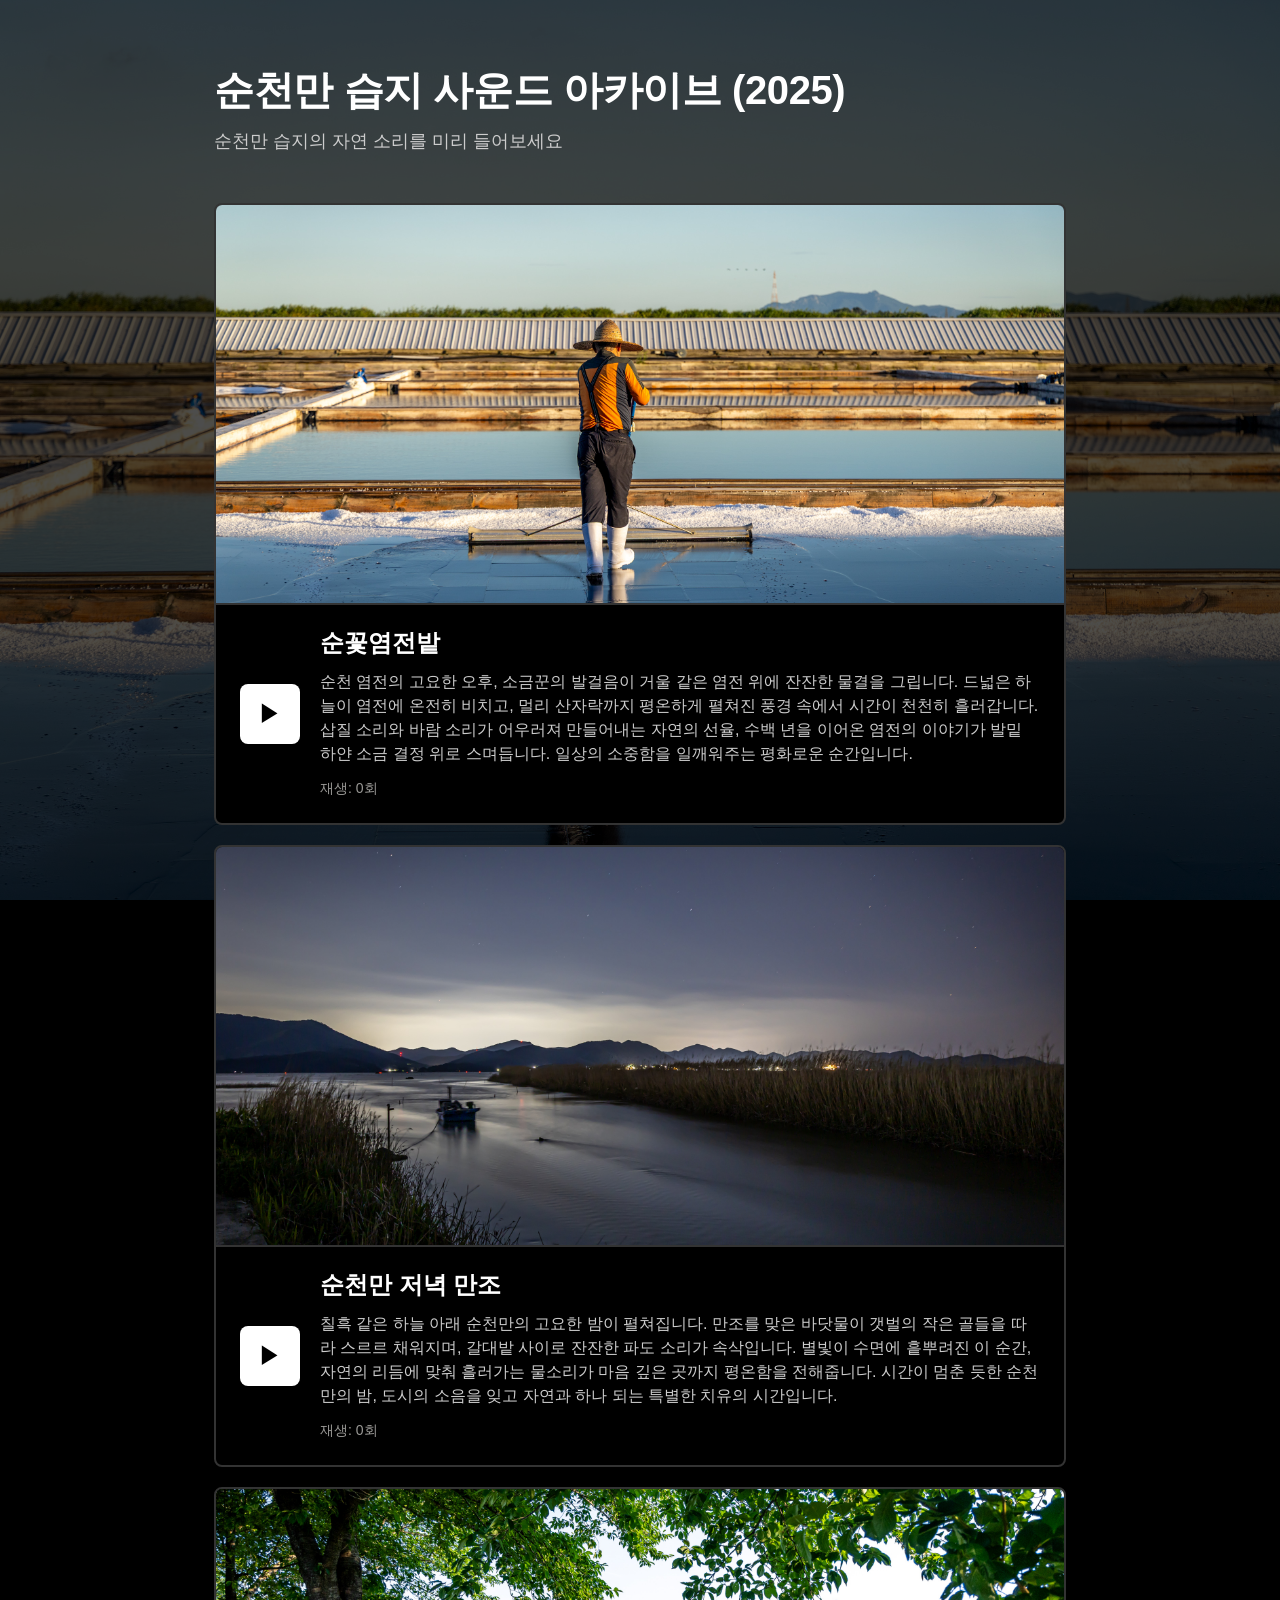
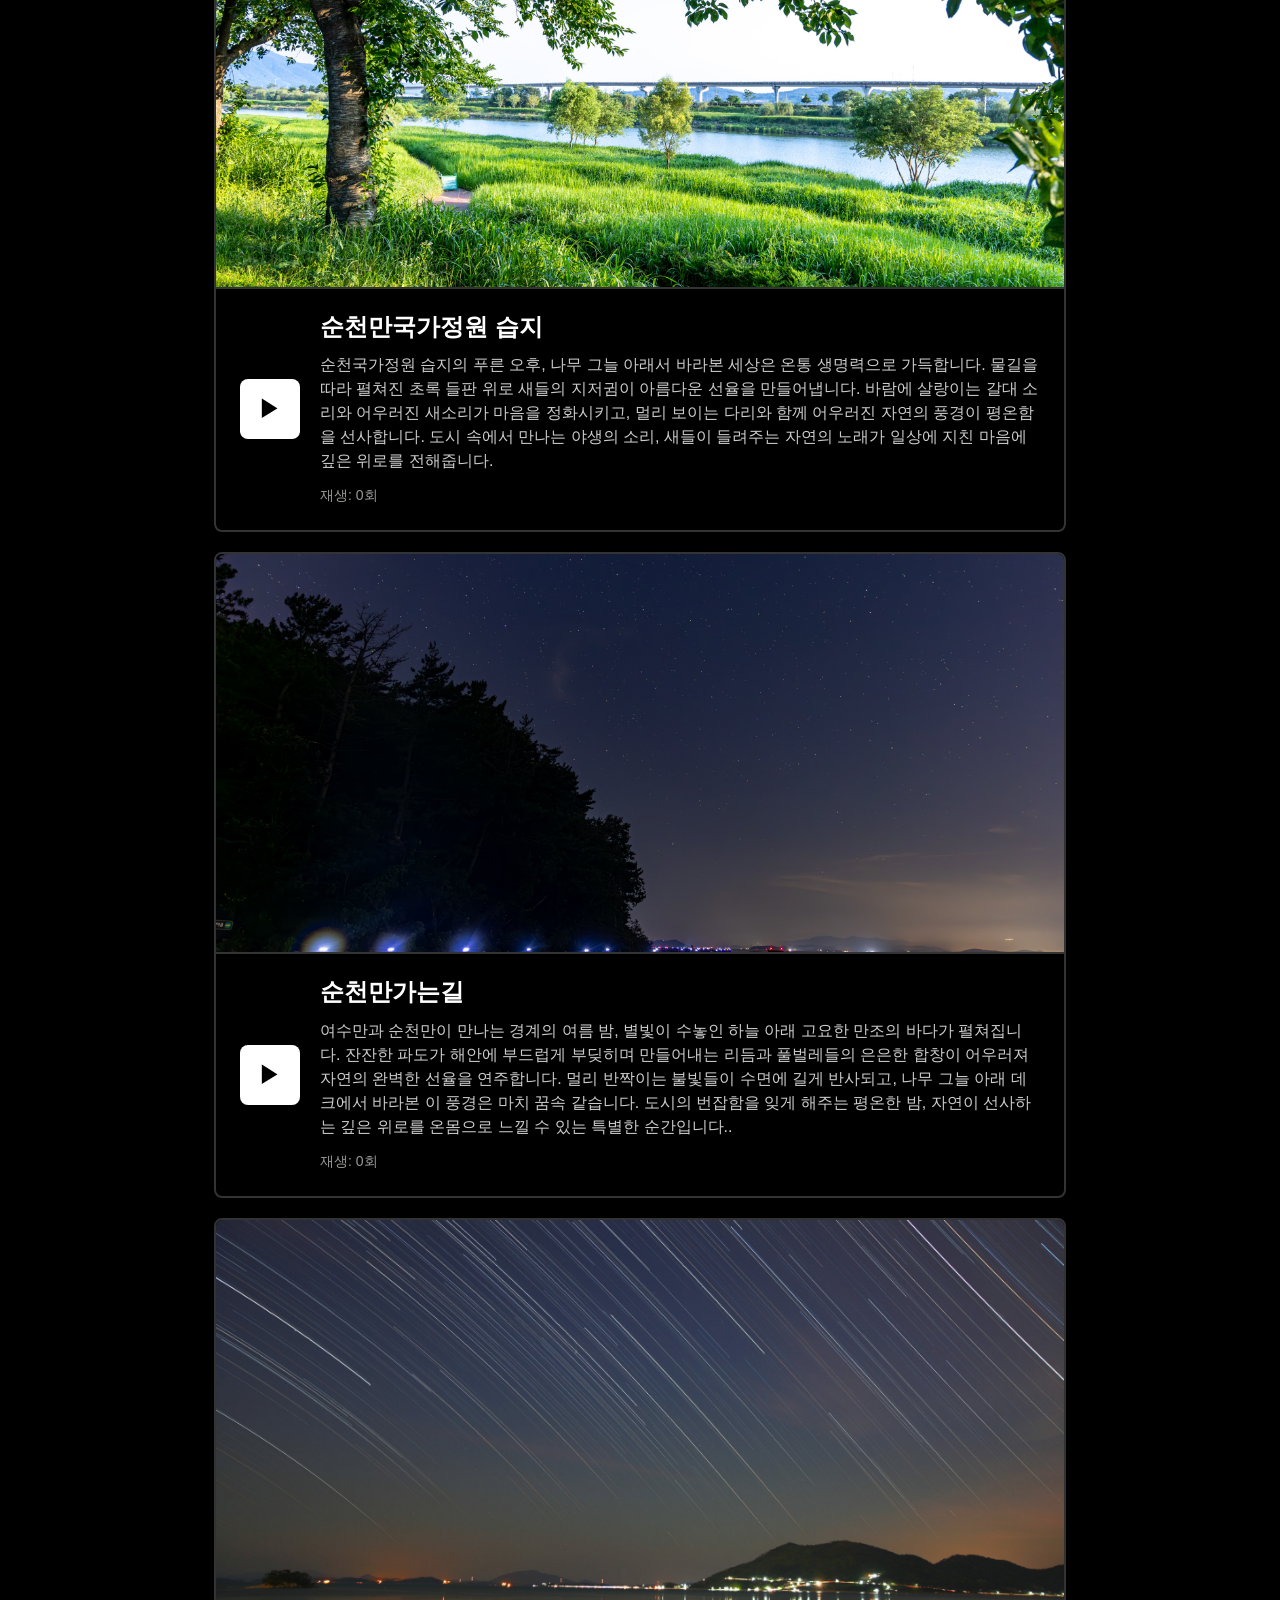
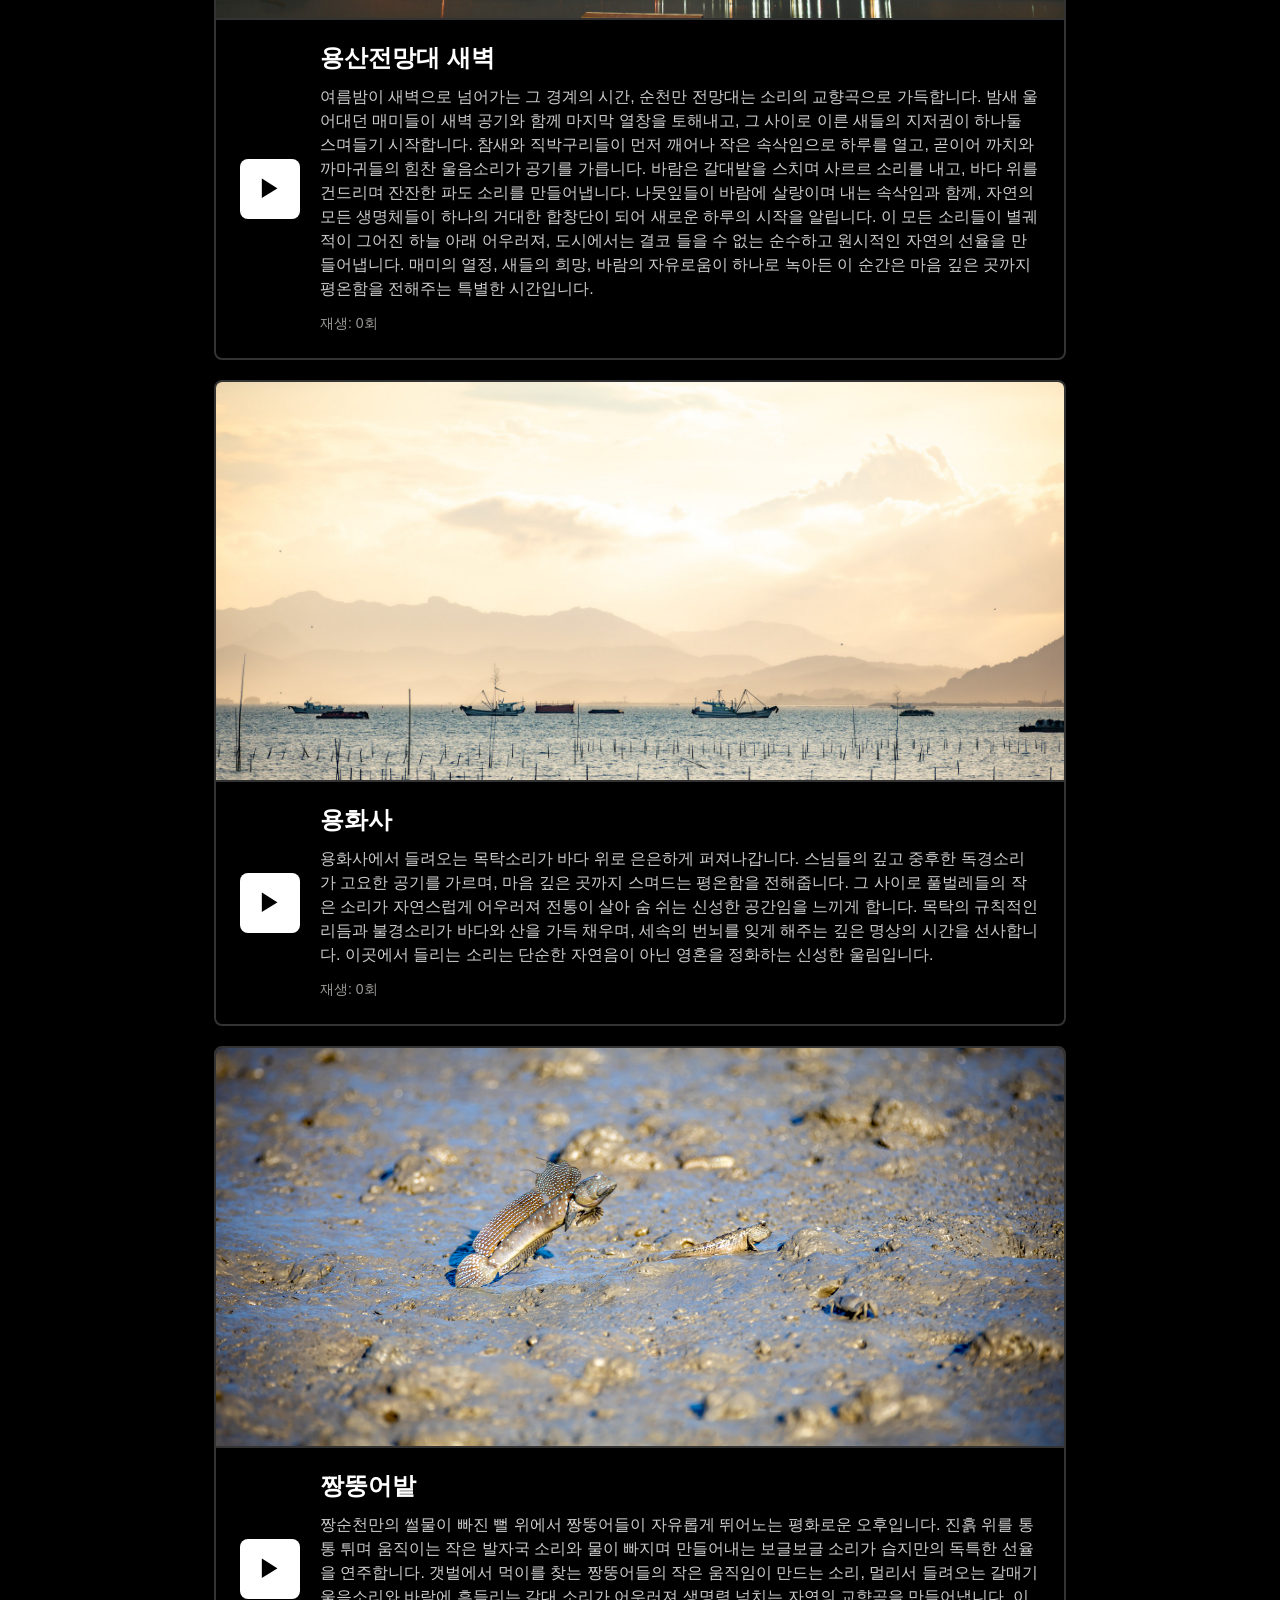
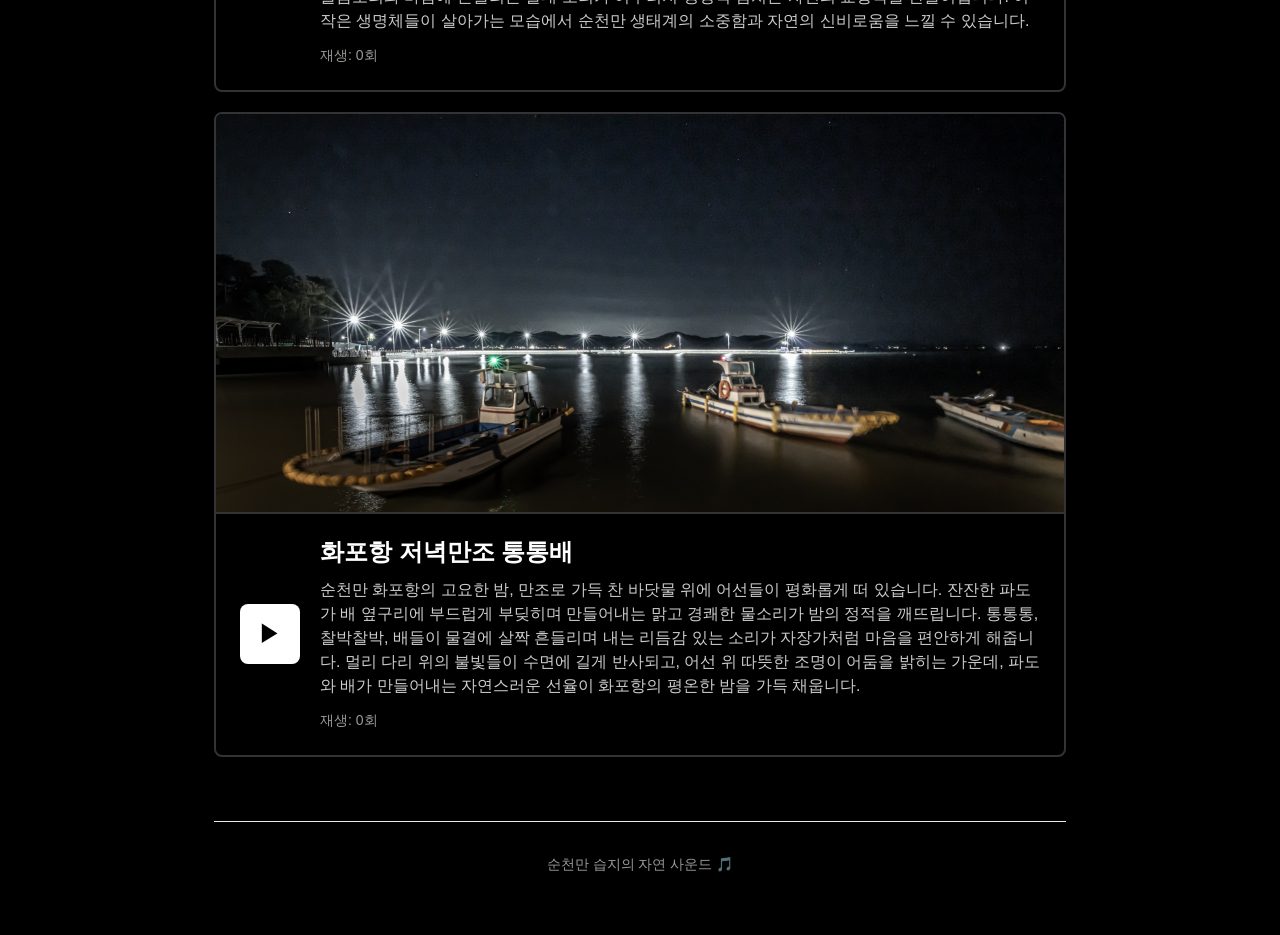
==== commit efa431fa: "Add files via upload" ====
--- a/index.html
+++ b/index.html
@@ -137,6 +137,7 @@
             width: 100%;
             height: 100%;
             object-fit: cover;
+            loading: lazy;
         }
 
         .image-placeholder {
@@ -236,9 +237,9 @@
         <div class="subtitle">순천만 습지의 자연 소리를 미리 들어보세요</div>
         
         <div class="audio-grid">
-            <div class="audio-item" data-bg="images/2025.07.26 순천염전-105.jpg">
-                <div class="image-area">
-                    <img src="images/2025.07.26 순천염전-105.jpg" alt="순꽃염전밭" class="location-image" onerror="this.style.display='none'; this.nextElementSibling.style.display='flex';">
+            <div class="audio-item" data-bg="images/suncheon_salt_field_105.jpg">
+                <div class="image-area">
+                    <img src="images/suncheon_salt_field_105.jpg" alt="순꽃염전밭" class="location-image" loading="lazy" onerror="this.style.display='none'; this.nextElementSibling.style.display='flex';">
                     <div class="image-placeholder" style="display:none;">이미지</div>
                 </div>
                 <div class="controls-area">
@@ -260,9 +261,9 @@
                 </div>
             </div>
 
-            <div class="audio-item" data-bg="images/2025.04.28 순천만 야경-1.jpg">
-                <div class="image-area">
-                    <img src="images/2025.04.28 순천만 야경-1.jpg" alt="순천만 저녁 만조" class="location-image" onerror="this.style.display='none'; this.nextElementSibling.style.display='flex';">
+            <div class="audio-item" data-bg="images/suncheon_bay_night_1.jpg">
+                <div class="image-area">
+                    <img src="images/suncheon_bay_night_1.jpg" alt="순천만 저녁 만조" class="location-image" loading="lazy" onerror="this.style.display='none'; this.nextElementSibling.style.display='flex';">
                     <div class="image-placeholder" style="display:none;">이미지</div>
                 </div>
                 <div class="controls-area">
@@ -286,7 +287,7 @@
 
             <div class="audio-item" data-bg="images/default.jpg">
                 <div class="image-area">
-                    <img src="images/순천만국가정원 습지_250430.jpg" alt="순천만국가정원 습지" class="location-image" onerror="this.style.display='none'; this.nextElementSibling.style.display='flex';">
+                    <img src="images/순천만국가정원 습지_250430.jpg" alt="순천만국가정원 습지" class="location-image" loading="lazy" onerror="this.style.display='none'; this.nextElementSibling.style.display='flex';">
                     <div class="image-placeholder" style="display:none;">이미지</div>
                 </div>
                 <div class="controls-area">
@@ -310,7 +311,7 @@
 
             <div class="audio-item" data-bg="images/default.jpg">
                 <div class="image-area">
-                    <img src="images/2025.07.23 순천만 야간-2.jpg" alt="여수만가는길" class="location-image" onerror="this.style.display='none'; this.nextElementSibling.style.display='flex';">
+                    <img src="images/suncheon_bay_evening_2.jpg" alt="여수만가는길" class="location-image" loading="lazy" onerror="this.style.display='none'; this.nextElementSibling.style.display='flex';">
                     <div class="image-placeholder" style="display:none;">이미지</div>
                 </div>
                 <div class="controls-area">
@@ -334,7 +335,7 @@
 
             <div class="audio-item" data-bg="images/default.jpg">
                 <div class="image-area">
-                    <img src="images/f7a6e0bb-e782-474f-ad74-d8722713fd1c_rw_1920.jpg" alt="용산전망대 새벽" class="location-image" onerror="this.style.display='none'; this.nextElementSibling.style.display='flex';">
+                    <img src="images/f7a6e0bb-e782-474f-ad74-d8722713fd1c_rw_1920.jpg" alt="용산전망대 새벽" class="location-image" loading="lazy" onerror="this.style.display='none'; this.nextElementSibling.style.display='flex';">
                     <div class="image-placeholder" style="display:none;">이미지</div>
                 </div>
                 <div class="controls-area">
@@ -361,7 +362,7 @@
 
             <div class="audio-item" data-bg="images/default.jpg">
                 <div class="image-area">
-                    <img src="images/2735d748-2083-4502-848e-7332b66ff16f_rw_1920.jpg" alt="용화사" class="location-image" onerror="this.style.display='none'; this.nextElementSibling.style.display='flex';">
+                    <img src="images/2735d748-2083-4502-848e-7332b66ff16f_rw_1920.jpg" alt="용화사" class="location-image" loading="lazy" onerror="this.style.display='none'; this.nextElementSibling.style.display='flex';">
                     <div class="image-placeholder" style="display:none;">이미지</div>
                 </div>
                 <div class="controls-area">
@@ -385,7 +386,7 @@
 
             <div class="audio-item" data-bg="images/default.jpg">
                 <div class="image-area">
-                    <img src="images/2025.07.24 짱뚱어-18.jpg" alt="짱뚱어밭" class="location-image" onerror="this.style.display='none'; this.nextElementSibling.style.display='flex';">
+                    <img src="images/mudskipper_18.jpg" alt="짱뚱어밭" class="location-image" loading="lazy" onerror="this.style.display='none'; this.nextElementSibling.style.display='flex';">
                     <div class="image-placeholder" style="display:none;">이미지</div>
                 </div>
                 <div class="controls-area">
@@ -409,7 +410,7 @@
 
             <div class="audio-item" data-bg="images/default.jpg">
                 <div class="image-area">
-                    <img src="images/2025.04.28 순천만 야경-5.jpg" alt="화포항 저녁만조 통통배" class="location-image" onerror="this.style.display='none'; this.nextElementSibling.style.display='flex';">
+                    <img src="images/2025.04.28 순천만 야경-5.jpg" alt="화포항 저녁만조 통통배" class="location-image" loading="lazy" onerror="this.style.display='none'; this.nextElementSibling.style.display='flex';">
                     <div class="image-placeholder" style="display:none;">이미지</div>
                 </div>
                 <div class="controls-area">
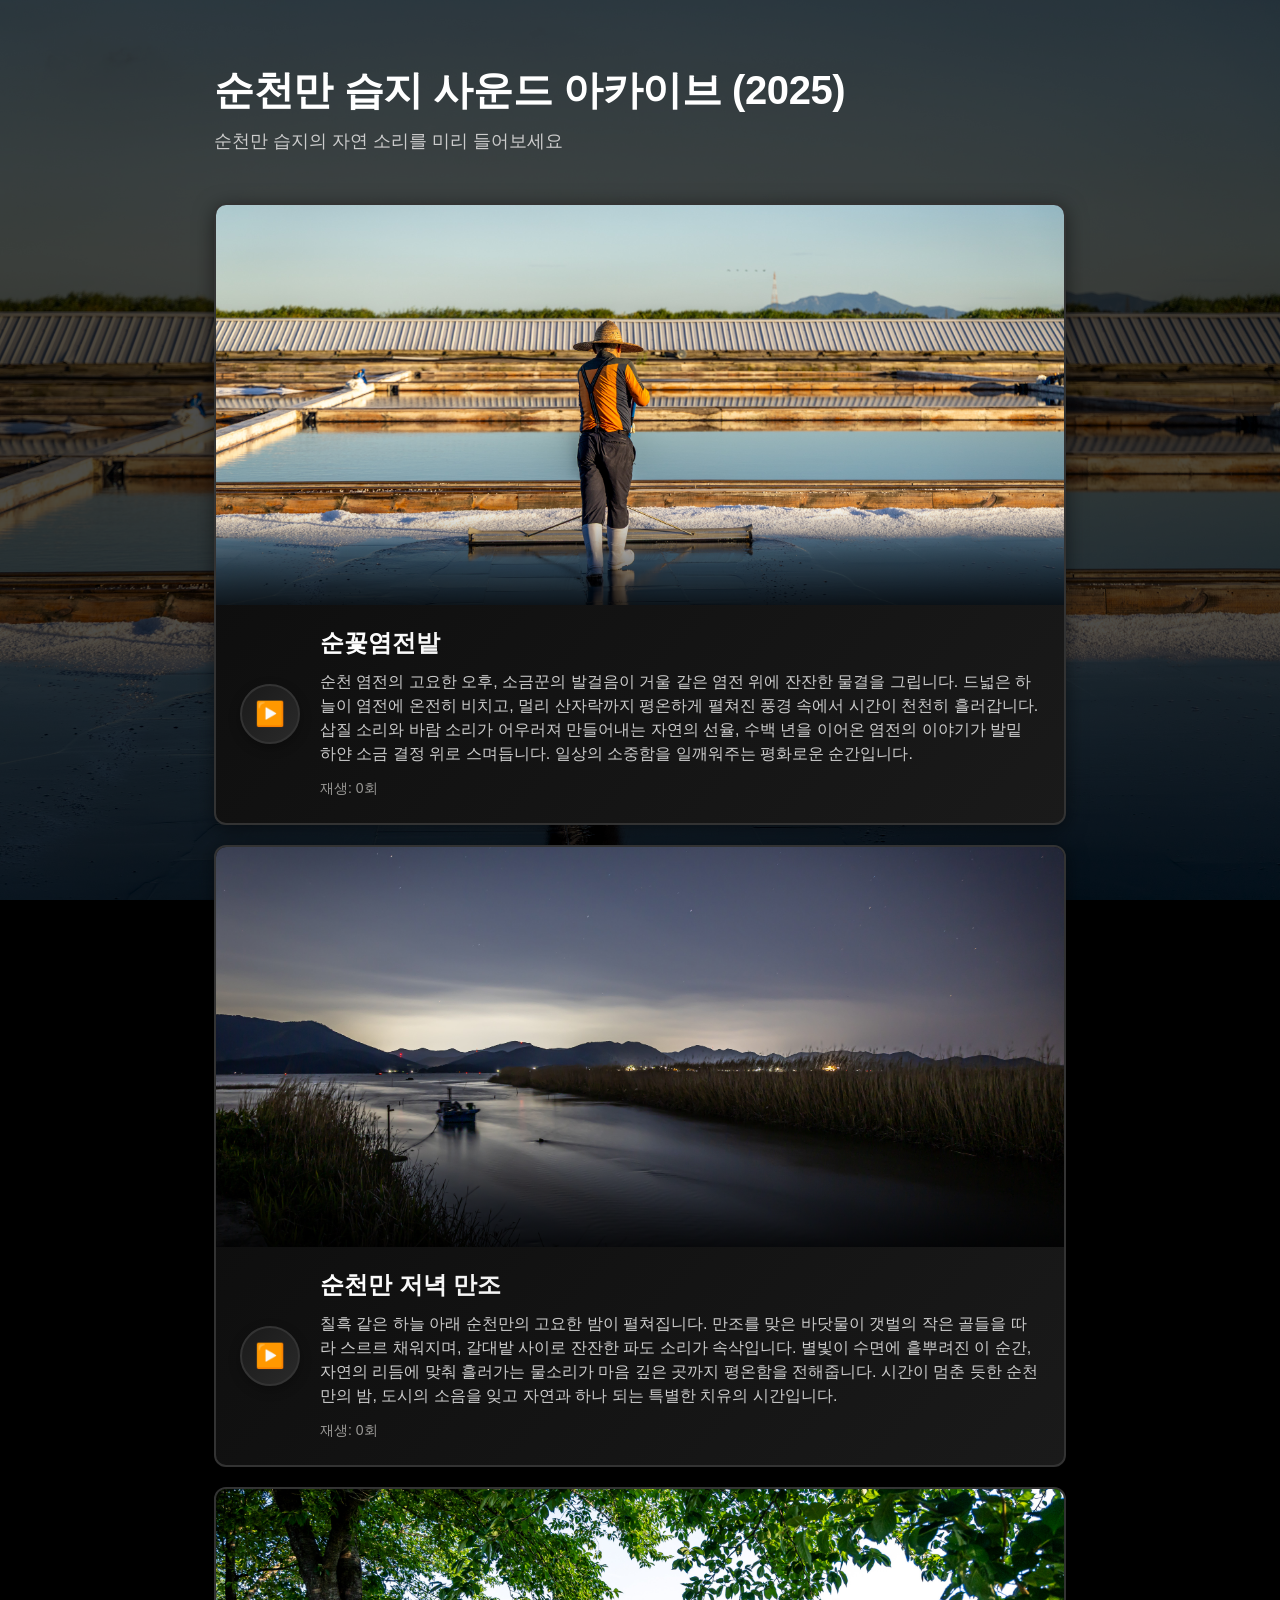
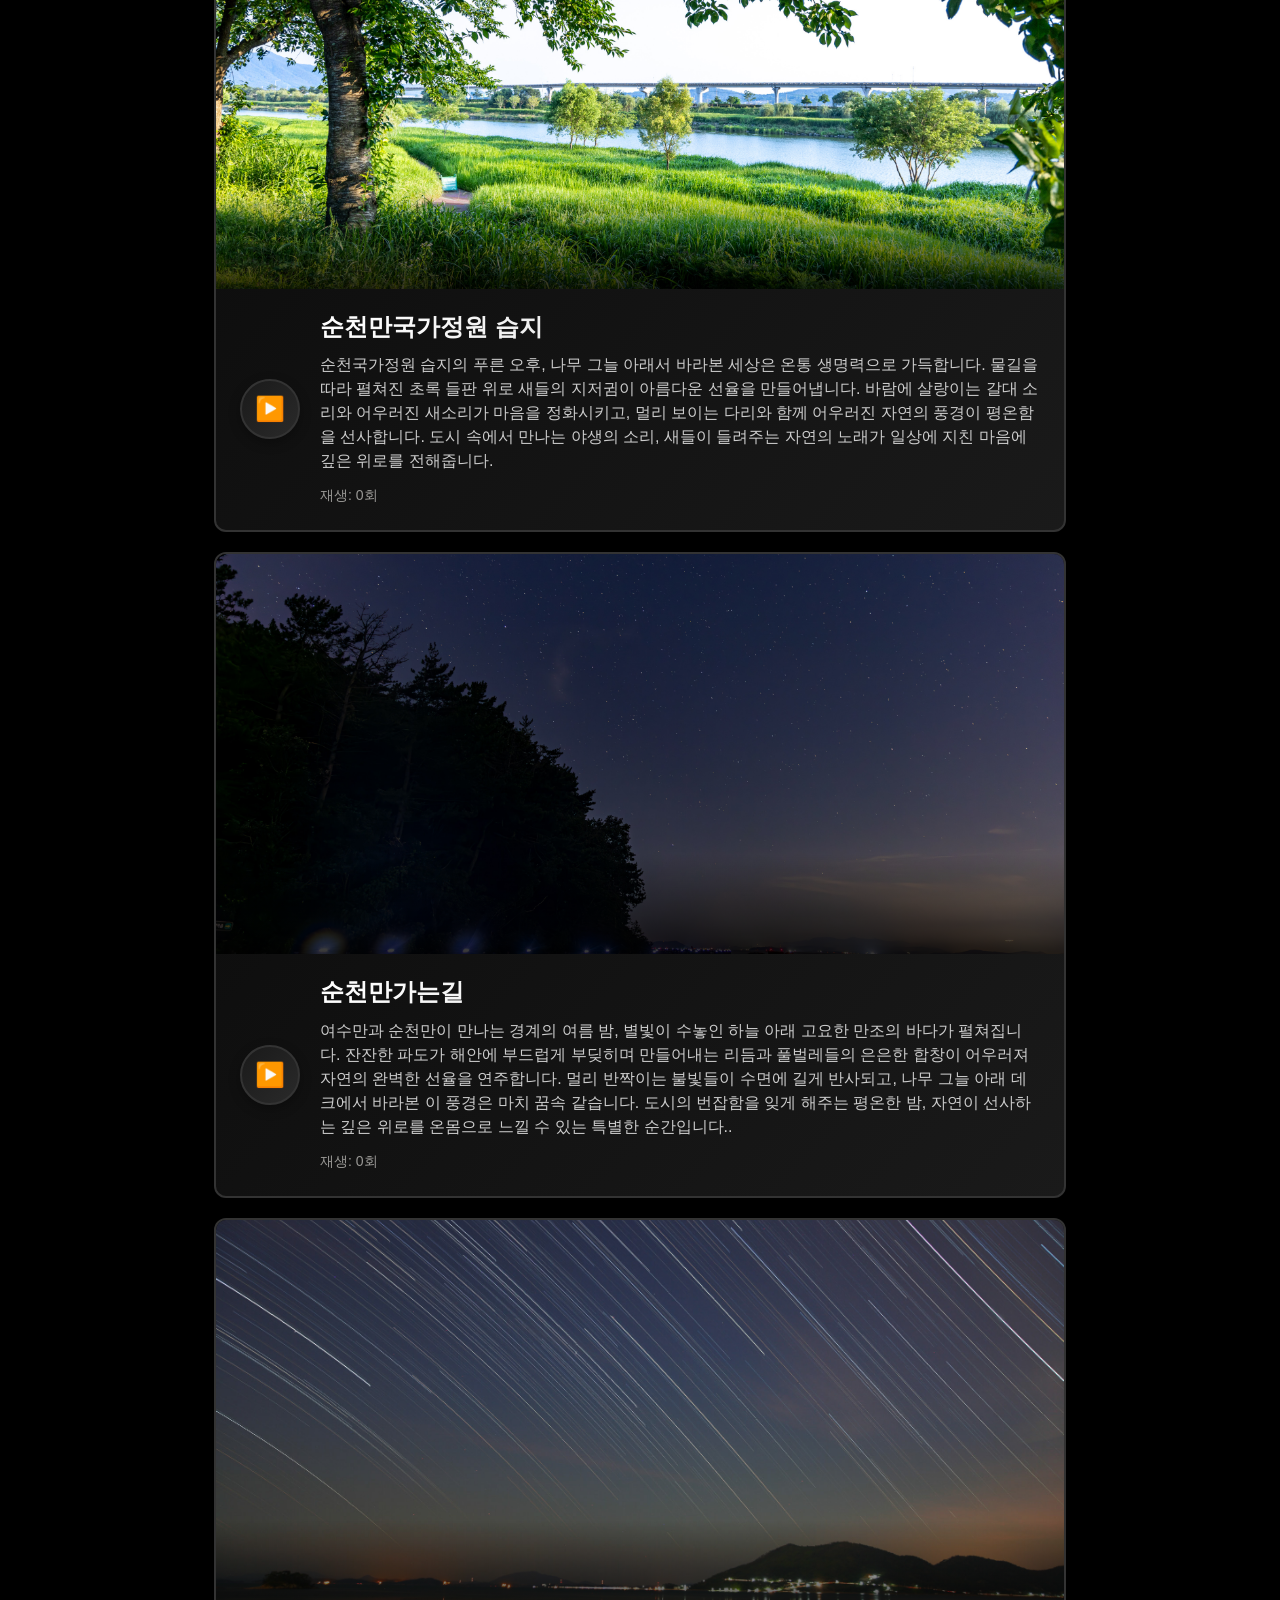
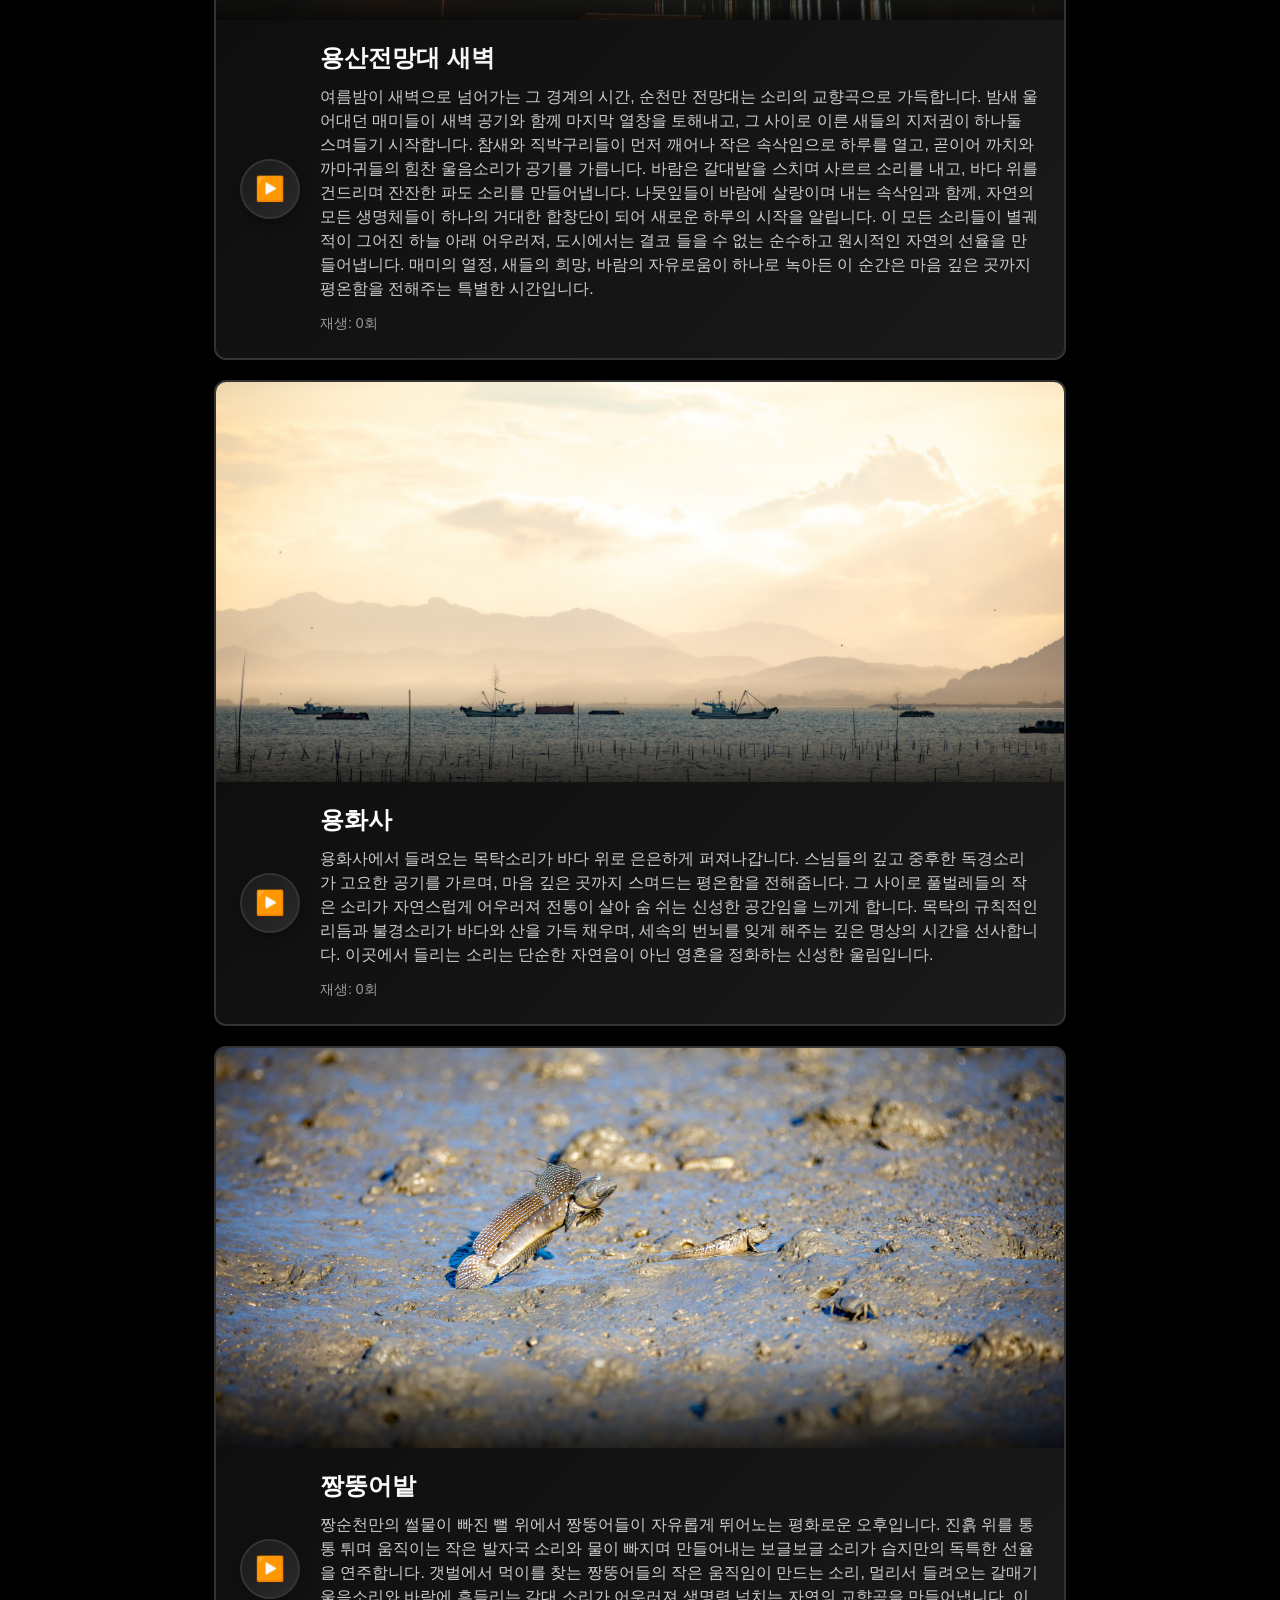
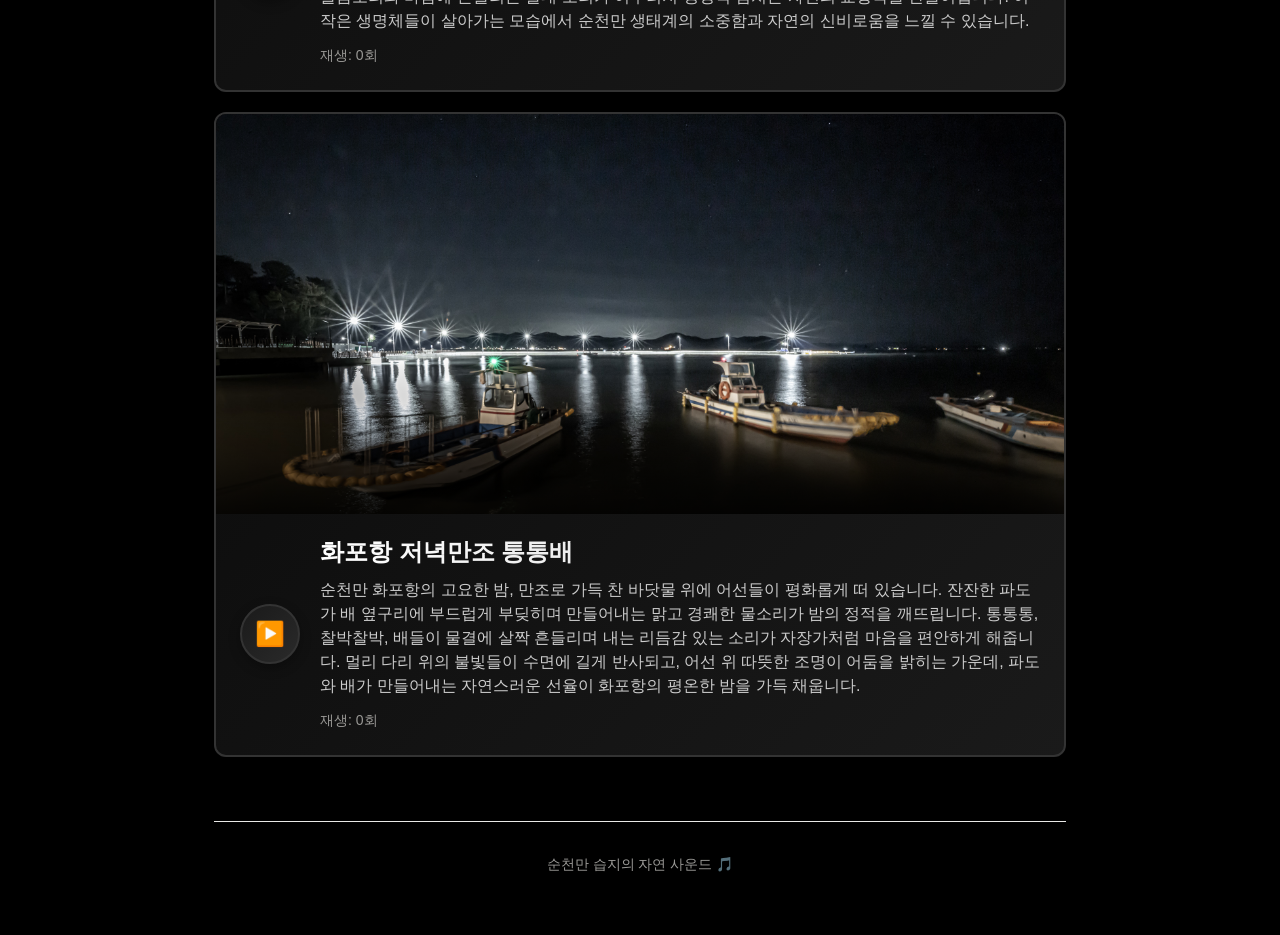
==== commit 8bd2bc3c: "Add files via upload" ====
--- a/index.html
+++ b/index.html
@@ -65,23 +65,27 @@
         }
 
         .audio-item {
-            background: #000000;
+            background: linear-gradient(135deg, #0a0a0a 0%, #1a1a1a 100%);
             padding: 0;
             display: flex;
             flex-direction: column;
             border: 2px solid #333333;
-            border-radius: 8px;
+            border-radius: 12px;
             overflow: hidden;
-            transition: border-color 0.15s ease;
+            transition: all 0.3s ease;
             position: relative;
+            box-shadow: 0 4px 20px rgba(0, 0, 0, 0.5);
         }
 
         .audio-item:hover {
             border-color: #555555;
+            transform: translateY(-2px);
+            box-shadow: 0 6px 30px rgba(0, 0, 0, 0.7);
         }
 
         .audio-item.playing {
             border-color: #ffffff;
+            box-shadow: 0 8px 40px rgba(255, 255, 255, 0.1);
         }
 
         .emoji {
@@ -100,6 +104,10 @@
             color: #ffffff;
             margin-bottom: 12px;
             line-height: 1.2;
+            background: linear-gradient(90deg, #ffffff 0%, #cccccc 100%);
+            -webkit-background-clip: text;
+            -webkit-text-fill-color: transparent;
+            background-clip: text;
         }
 
         .audio-description {
@@ -126,11 +134,22 @@
             width: 100%;
             height: 400px;
             background: #111111;
-            border-bottom: 2px solid #333333;
             display: flex;
             align-items: center;
             justify-content: center;
             position: relative;
+            overflow: hidden;
+        }
+
+        .image-area::after {
+            content: '';
+            position: absolute;
+            bottom: 0;
+            left: 0;
+            right: 0;
+            height: 100px;
+            background: linear-gradient(to top, rgba(0,0,0,0.8) 0%, rgba(0,0,0,0) 100%);
+            pointer-events: none;
         }
 
         .location-image {
@@ -162,37 +181,72 @@
         .audio-controls {
             width: 100%;
             margin-top: 12px;
-            height: 32px;
+            position: relative;
+        }
+
+        .custom-audio-player {
+            width: 100%;
+            display: flex;
+            flex-direction: column;
+            gap: 8px;
+        }
+
+        .progress-container {
+            width: 100%;
+            height: 6px;
+            background: #333333;
+            border-radius: 3px;
+            cursor: pointer;
+            position: relative;
+            overflow: hidden;
+        }
+
+        .progress-bar {
+            height: 100%;
+            background: linear-gradient(90deg, #ffffff 0%, #cccccc 100%);
+            border-radius: 3px;
+            width: 0%;
+            transition: width 0.1s linear;
+        }
+
+        .time-info {
+            display: flex;
+            justify-content: space-between;
+            font-size: 0.75rem;
+            color: #888888;
         }
 
         .audio-controls audio {
-            width: 100%;
-            height: 32px;
+            display: none;
         }
 
         .play-button {
             width: 60px;
             height: 60px;
-            border-radius: 8px;
-            background: #ffffff;
-            border: none;
-            color: #000000;
+            border-radius: 50%;
+            background: linear-gradient(135deg, #1a1a1a 0%, #2a2a2a 100%);
+            border: 2px solid #333333;
+            color: #ffffff;
             display: flex;
             align-items: center;
             justify-content: center;
             cursor: pointer;
-            transition: all 0.15s ease;
+            transition: all 0.2s ease;
             flex-shrink: 0;
             font-size: 1.5rem;
+            box-shadow: 0 4px 12px rgba(0, 0, 0, 0.3);
         }
 
         .play-button:hover {
-            background: #dddddd;
+            background: linear-gradient(135deg, #2a2a2a 0%, #3a3a3a 100%);
+            transform: scale(1.05);
+            box-shadow: 0 6px 16px rgba(0, 0, 0, 0.4);
         }
 
         .play-button.playing {
-            background: #00ff00;
+            background: linear-gradient(135deg, #ffffff 0%, #f0f0f0 100%);
             color: #000000;
+            border-color: #ffffff;
         }
 
         .expanded .audio-controls {
@@ -214,18 +268,59 @@
             }
             
             h1 {
-                font-size: 2rem;
-            }
-            
-            .audio-item {
-                padding: 12px 16px;
-                gap: 12px;
-            }
-            
-            .location-image,
-            .image-placeholder {
-                width: 40px;
-                height: 40px;
+                font-size: 1.75rem;
+            }
+            
+            .subtitle {
+                font-size: 1rem;
+                margin-bottom: 32px;
+            }
+            
+            .audio-grid {
+                gap: 16px;
+            }
+            
+            .image-area {
+                height: 350px; /* 이미지 영역 높이 증가 */
+            }
+            
+            .controls-area {
+                padding: 16px;
+                gap: 16px;
+            }
+            
+            .play-button {
+                width: 48px;
+                height: 48px;
+                font-size: 1.2rem;
+            }
+            
+            .audio-title {
+                font-size: 1.25rem;
+            }
+            
+            .audio-description {
+                font-size: 0.875rem;
+                margin-bottom: 8px;
+            }
+            
+            .audio-meta {
+                font-size: 0.75rem;
+            }
+        }
+        
+        @media (max-width: 480px) {
+            .image-area {
+                height: 300px; /* 더 작은 화면에서는 적당한 높이 유지 */
+            }
+            
+            .audio-title {
+                font-size: 1.1rem;
+            }
+            
+            .play-button {
+                width: 44px;
+                height: 44px;
             }
         }
     </style>
@@ -244,7 +339,7 @@
                 </div>
                 <div class="controls-area">
                     <button class="play-button" onclick="toggleAudio('audio1')" id="playBtn1">
-                        <span class="play-icon">▶</span>
+                        <span class="play-icon">▶️</span>
                     </button>
                     <div class="audio-content">
                         <div class="audio-title">순꽃염전밭</div>
@@ -256,6 +351,15 @@
                             <audio id="audio1" preload="none">
                                 <source src="mp3/순꽃염전밭_250726.mp3" type="audio/mpeg">
                             </audio>
+                            <div class="custom-audio-player">
+                                <div class="progress-container" onclick="seekAudio(event, 'audio1')">
+                                    <div class="progress-bar" id="progress1"></div>
+                                </div>
+                                <div class="time-info">
+                                    <span id="currentTime1">0:00</span>
+                                    <span id="duration1">0:00</span>
+                                </div>
+                            </div>
                         </div>
                     </div>
                 </div>
@@ -268,7 +372,7 @@
                 </div>
                 <div class="controls-area">
                     <button class="play-button" onclick="toggleAudio('audio2')" id="playBtn2">
-                        <span class="play-icon">▶</span>
+                        <span class="play-icon">▶️</span>
                     </button>
                     <div class="audio-content">
                         <div class="audio-title">순천만 저녁 만조</div>
@@ -280,6 +384,15 @@
                             <audio id="audio2" preload="none">
                                 <source src="mp3/순천만 저녁 만조_250428.mp3" type="audio/mpeg">
                             </audio>
+                            <div class="custom-audio-player">
+                                <div class="progress-container" onclick="seekAudio(event, 'audio2')">
+                                    <div class="progress-bar" id="progress2"></div>
+                                </div>
+                                <div class="time-info">
+                                    <span id="currentTime2">0:00</span>
+                                    <span id="duration2">0:00</span>
+                                </div>
+                            </div>
                         </div>
                     </div>
                 </div>
@@ -287,12 +400,12 @@
 
             <div class="audio-item" data-bg="images/default.jpg">
                 <div class="image-area">
-                    <img src="images/순천만국가정원 습지_250430.jpg" alt="순천만국가정원 습지" class="location-image" loading="lazy" onerror="this.style.display='none'; this.nextElementSibling.style.display='flex';">
+                    <img src="images/suncheon_wetland_250430.jpg" alt="순천만국가정원 습지" class="location-image" loading="lazy" onerror="this.style.display='none'; this.nextElementSibling.style.display='flex';">
                     <div class="image-placeholder" style="display:none;">이미지</div>
                 </div>
                 <div class="controls-area">
                     <button class="play-button" onclick="toggleAudio('audio3')" id="playBtn3">
-                        <span class="play-icon">▶</span>
+                        <span class="play-icon">▶️</span>
                     </button>
                     <div class="audio-content">
                         <div class="audio-title">순천만국가정원 습지</div>
@@ -304,6 +417,15 @@
                             <audio id="audio3" preload="none">
                                 <source src="mp3/순천만국가정원 습지_250430.mp3" type="audio/mpeg">
                             </audio>
+                            <div class="custom-audio-player">
+                                <div class="progress-container" onclick="seekAudio(event, 'audio3')">
+                                    <div class="progress-bar" id="progress3"></div>
+                                </div>
+                                <div class="time-info">
+                                    <span id="currentTime3">0:00</span>
+                                    <span id="duration3">0:00</span>
+                                </div>
+                            </div>
                         </div>
                     </div>
                 </div>
@@ -316,7 +438,7 @@
                 </div>
                 <div class="controls-area">
                     <button class="play-button" onclick="toggleAudio('audio4')" id="playBtn4">
-                        <span class="play-icon">▶</span>
+                        <span class="play-icon">▶️</span>
                     </button>
                     <div class="audio-content">
                         <div class="audio-title">순천만가는길</div>
@@ -328,6 +450,15 @@
                             <audio id="audio4" preload="none">
                                 <source src="mp3/여수만가는길_250723.mp3" type="audio/mpeg">
                             </audio>
+                            <div class="custom-audio-player">
+                                <div class="progress-container" onclick="seekAudio(event, 'audio4')">
+                                    <div class="progress-bar" id="progress4"></div>
+                                </div>
+                                <div class="time-info">
+                                    <span id="currentTime4">0:00</span>
+                                    <span id="duration4">0:00</span>
+                                </div>
+                            </div>
                         </div>
                     </div>
                 </div>
@@ -340,7 +471,7 @@
                 </div>
                 <div class="controls-area">
                     <button class="play-button" onclick="toggleAudio('audio5')" id="playBtn5">
-                        <span class="play-icon">▶</span>
+                        <span class="play-icon">▶️</span>
                     </button>
                     <div class="audio-content">
                         <div class="audio-title">용산전망대 새벽</div>
@@ -355,6 +486,15 @@
                             <audio id="audio5" preload="none">
                                 <source src="mp3/용산전망대 새벽_050725.mp3" type="audio/mpeg">
                             </audio>
+                            <div class="custom-audio-player">
+                                <div class="progress-container" onclick="seekAudio(event, 'audio5')">
+                                    <div class="progress-bar" id="progress5"></div>
+                                </div>
+                                <div class="time-info">
+                                    <span id="currentTime5">0:00</span>
+                                    <span id="duration5">0:00</span>
+                                </div>
+                            </div>
                         </div>
                     </div>
                 </div>
@@ -367,7 +507,7 @@
                 </div>
                 <div class="controls-area">
                     <button class="play-button" onclick="toggleAudio('audio6')" id="playBtn6">
-                        <span class="play-icon">▶</span>
+                        <span class="play-icon">▶️</span>
                     </button>
                     <div class="audio-content">
                         <div class="audio-title">용화사</div>
@@ -379,6 +519,15 @@
                             <audio id="audio6" preload="none">
                                 <source src="mp3/용화사_250725.mp3" type="audio/mpeg">
                             </audio>
+                            <div class="custom-audio-player">
+                                <div class="progress-container" onclick="seekAudio(event, 'audio6')">
+                                    <div class="progress-bar" id="progress6"></div>
+                                </div>
+                                <div class="time-info">
+                                    <span id="currentTime6">0:00</span>
+                                    <span id="duration6">0:00</span>
+                                </div>
+                            </div>
                         </div>
                     </div>
                 </div>
@@ -391,7 +540,7 @@
                 </div>
                 <div class="controls-area">
                     <button class="play-button" onclick="toggleAudio('audio7')" id="playBtn7">
-                        <span class="play-icon">▶</span>
+                        <span class="play-icon">▶️</span>
                     </button>
                     <div class="audio-content">
                         <div class="audio-title">짱뚱어밭</div>
@@ -403,6 +552,15 @@
                             <audio id="audio7" preload="none">
                                 <source src="mp3/짱뚱어밭_250724.mp3" type="audio/mpeg">
                             </audio>
+                            <div class="custom-audio-player">
+                                <div class="progress-container" onclick="seekAudio(event, 'audio7')">
+                                    <div class="progress-bar" id="progress7"></div>
+                                </div>
+                                <div class="time-info">
+                                    <span id="currentTime7">0:00</span>
+                                    <span id="duration7">0:00</span>
+                                </div>
+                            </div>
                         </div>
                     </div>
                 </div>
@@ -410,12 +568,12 @@
 
             <div class="audio-item" data-bg="images/default.jpg">
                 <div class="image-area">
-                    <img src="images/2025.04.28 순천만 야경-5.jpg" alt="화포항 저녁만조 통통배" class="location-image" loading="lazy" onerror="this.style.display='none'; this.nextElementSibling.style.display='flex';">
+                    <img src="images/suncheon_bay_night_5.jpg" alt="화포항 저녁만조 통통배" class="location-image" loading="lazy" onerror="this.style.display='none'; this.nextElementSibling.style.display='flex';">
                     <div class="image-placeholder" style="display:none;">이미지</div>
                 </div>
                 <div class="controls-area">
                     <button class="play-button" onclick="toggleAudio('audio8')" id="playBtn8">
-                        <span class="play-icon">▶</span>
+                        <span class="play-icon">▶️</span>
                     </button>
                     <div class="audio-content">
                         <div class="audio-title">화포항 저녁만조 통통배</div>
@@ -427,6 +585,15 @@
                             <audio id="audio8" preload="none">
                                 <source src="mp3/화포항 저녁만조 통통배_250428.mp3" type="audio/mpeg">
                             </audio>
+                            <div class="custom-audio-player">
+                                <div class="progress-container" onclick="seekAudio(event, 'audio8')">
+                                    <div class="progress-bar" id="progress8"></div>
+                                </div>
+                                <div class="time-info">
+                                    <span id="currentTime8">0:00</span>
+                                    <span id="duration8">0:00</span>
+                                </div>
+                            </div>
                         </div>
                     </div>
                 </div>
@@ -484,6 +651,35 @@
             scrollTimer = setTimeout(updateBackground, 10);
         });
         
+        function formatTime(seconds) {
+            const minutes = Math.floor(seconds / 60);
+            const secs = Math.floor(seconds % 60);
+            return `${minutes}:${secs.toString().padStart(2, '0')}`;
+        }
+
+        function updateProgress(audio, audioNumber) {
+            const progressBar = document.getElementById(`progress${audioNumber}`);
+            const currentTimeElement = document.getElementById(`currentTime${audioNumber}`);
+            const durationElement = document.getElementById(`duration${audioNumber}`);
+            
+            if (progressBar && currentTimeElement && durationElement) {
+                const progress = (audio.currentTime / audio.duration) * 100;
+                progressBar.style.width = `${progress}%`;
+                currentTimeElement.textContent = formatTime(audio.currentTime);
+                durationElement.textContent = formatTime(audio.duration);
+            }
+        }
+
+        function seekAudio(event, audioId) {
+            const audio = document.getElementById(audioId);
+            const progressContainer = event.currentTarget;
+            const clickX = event.offsetX;
+            const width = progressContainer.offsetWidth;
+            const duration = audio.duration;
+            
+            audio.currentTime = (clickX / width) * duration;
+        }
+
         function toggleAudio(audioId) {
             const audio = document.getElementById(audioId);
             const audioNumber = audioId.replace('audio', '');
@@ -546,10 +742,19 @@
         // Add event listeners for audio end
         document.querySelectorAll('audio').forEach((audio, index) => {
             const audioId = `audio${index + 1}`;
-            const controlsElement = document.getElementById(`controls${index + 1}`);
-            const playButton = document.getElementById(`playBtn${index + 1}`);
+            const audioNumber = index + 1;
+            const controlsElement = document.getElementById(`controls${audioNumber}`);
+            const playButton = document.getElementById(`playBtn${audioNumber}`);
             const playIcon = playButton.querySelector('.play-icon');
             const audioItem = audio.closest('.audio-item');
+            
+            audio.addEventListener('loadedmetadata', () => {
+                updateProgress(audio, audioNumber);
+            });
+            
+            audio.addEventListener('timeupdate', () => {
+                updateProgress(audio, audioNumber);
+            });
             
             audio.addEventListener('ended', () => {
                 controlsElement.style.display = 'none';
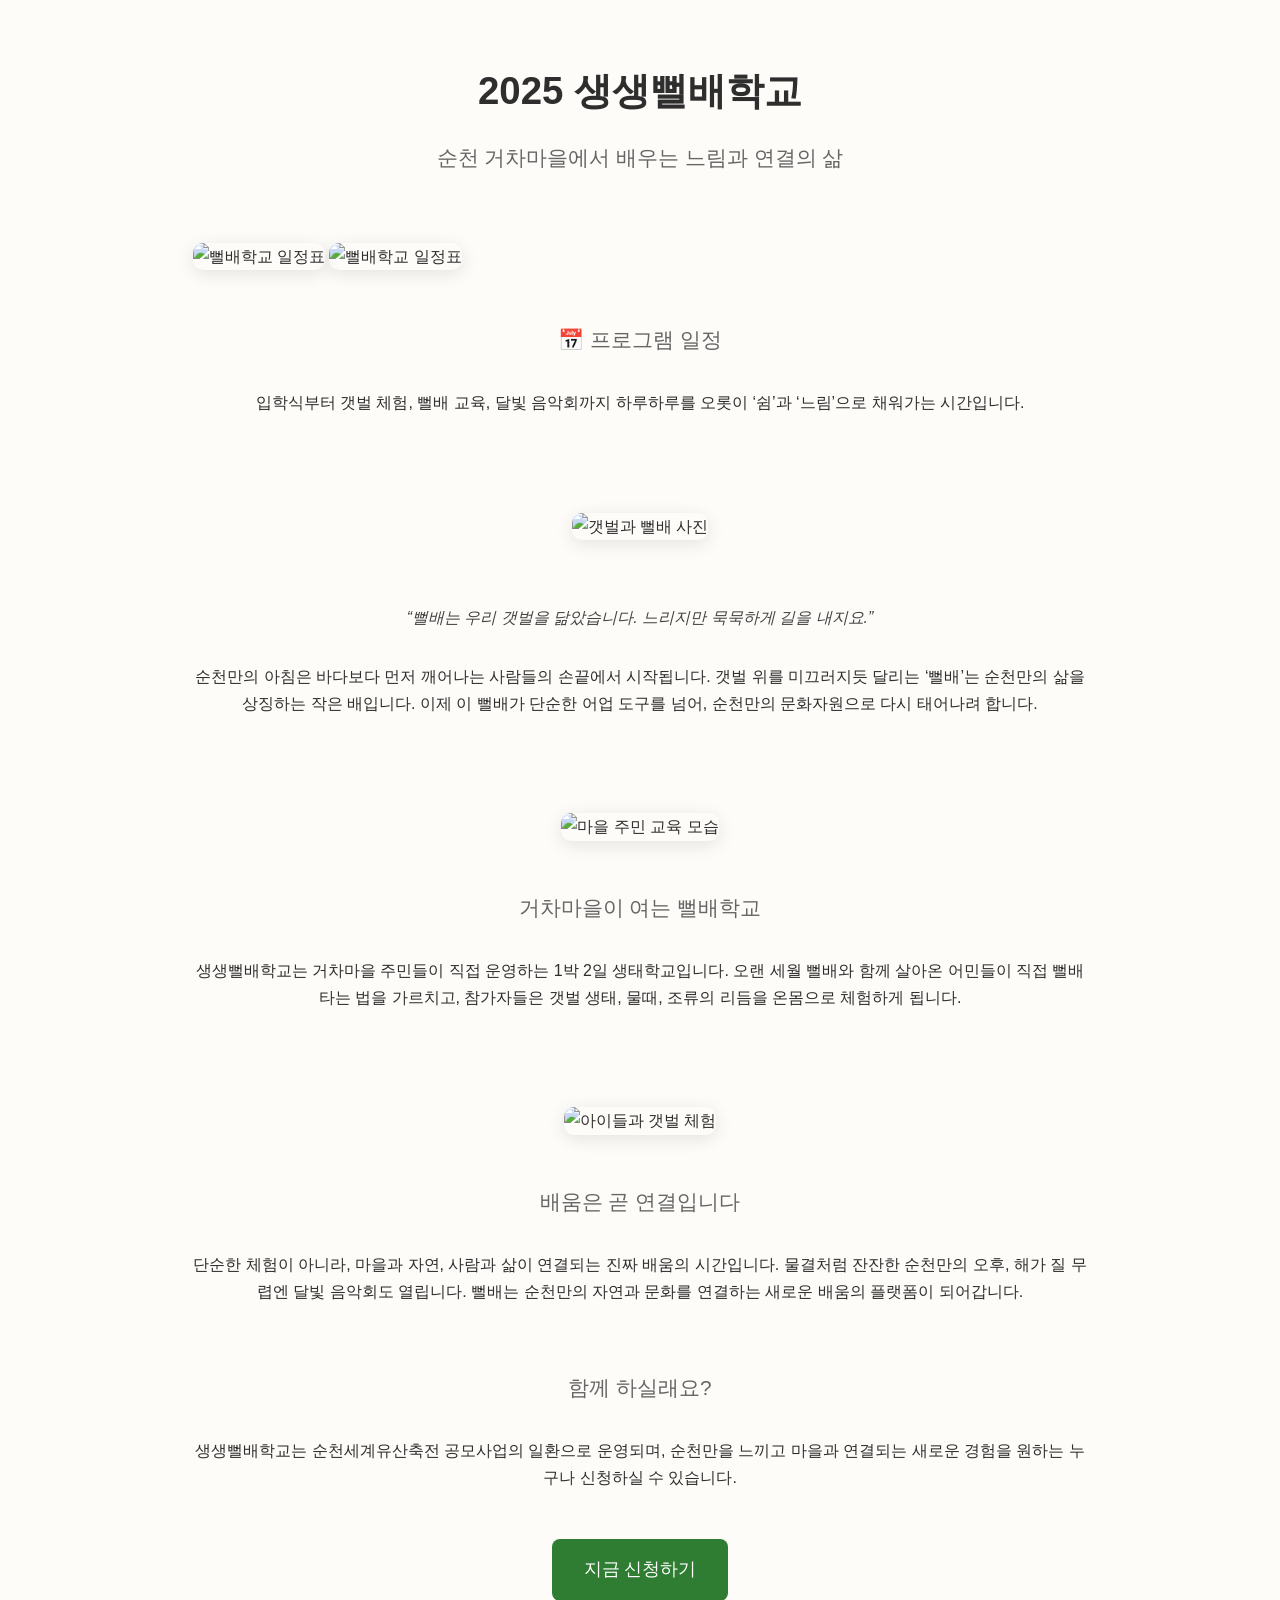
==== commit d50d6d76: "Add files via upload" ====
--- a/index.html
+++ b/index.html
@@ -1,776 +1,130 @@
 <!DOCTYPE html>
 <html lang="ko">
 <head>
-    <meta charset="UTF-8">
-    <meta name="viewport" content="width=device-width, initial-scale=1.0">
-    <title>순천만 습지 사운드 미리듣기 테스트 페이지</title>
-    <style>
-        * {
-            margin: 0;
-            padding: 0;
-            box-sizing: border-box;
-        }
+  <meta charset="UTF-8">
+  <title>생생뻘배학교 – 순천 거차마을</title>
+  <meta name="viewport" content="width=device-width, initial-scale=1">
+  <style>
+    body {
+      margin: 0;
+      font-family: 'Pretendard', 'Noto Sans KR', sans-serif;
+      background-color: #fefcf9;
+      color: #2e2e2e;
+      text-align: center;
+      line-height: 1.7;
+    }
 
-        body {
-            font-family: -apple-system, BlinkMacSystemFont, 'Segoe UI', 'Noto Sans', Helvetica, Arial, sans-serif;
-            background: #000000;
-            color: #ffffff;
-            line-height: 1.5;
-            padding: 0;
-            margin: 0;
-            position: relative;
-        }
+    .container {
+      max-width: 900px;
+      margin: 0 auto;
+      padding: 2rem 1rem;
+    }
 
-        .background-image {
-            position: fixed;
-            top: 0;
-            left: 0;
-            width: 100vw;
-            height: 100vh;
-            background-size: cover;
-            background-position: center;
-            background-repeat: no-repeat;
-            opacity: 0.3;
-            z-index: -1;
-            transition: opacity 0.8s ease-in-out, background-image 0.8s ease-in-out;
-        }
+    h1 {
+      font-size: 2.4rem;
+      margin-bottom: 0.5rem;
+    }
 
-        .container {
-            max-width: 900px;
-            margin: 0 auto;
-            padding: 60px 24px;
-            position: relative;
-            z-index: 1;
-        }
+    h2 {
+      font-size: 1.3rem;
+      font-weight: normal;
+      color: #666;
+      margin-bottom: 2rem;
+    }
 
-        h1 {
-            font-size: 2.5rem;
-            font-weight: 700;
-            color: #ffffff;
-            margin-bottom: 8px;
-            letter-spacing: -0.01em;
-        }
+    section {
+      margin-bottom: 4rem;
+    }
 
-        .subtitle {
-            font-size: 1.125rem;
-            color: #cccccc;
-            margin-bottom: 48px;
-            font-weight: 400;
-        }
+    .hero-img, .content-img {
+      width: 100%;
+      max-width: 800px;
+      border-radius: 10px;
+      box-shadow: 0 4px 18px rgba(0, 0, 0, 0.1);
+      margin: 2rem 0;
+    }
 
-        .audio-grid {
-            display: flex;
-            flex-direction: column;
-            gap: 20px;
-        }
+    .quote {
+      font-style: italic;
+      color: #444;
+      margin: 2rem 0;
+    }
 
-        .audio-item {
-            background: linear-gradient(135deg, #0a0a0a 0%, #1a1a1a 100%);
-            padding: 0;
-            display: flex;
-            flex-direction: column;
-            border: 2px solid #333333;
-            border-radius: 12px;
-            overflow: hidden;
-            transition: all 0.3s ease;
-            position: relative;
-            box-shadow: 0 4px 20px rgba(0, 0, 0, 0.5);
-        }
+    .button {
+      display: inline-block;
+      background-color: #2e7d32;
+      color: #fff;
+      padding: 1rem 2rem;
+      border-radius: 8px;
+      font-size: 1.1rem;
+      text-decoration: none;
+      margin-top: 2rem;
+      transition: background-color 0.3s ease;
+    }
 
-        .audio-item:hover {
-            border-color: #555555;
-            transform: translateY(-2px);
-            box-shadow: 0 6px 30px rgba(0, 0, 0, 0.7);
-        }
-
-        .audio-item.playing {
-            border-color: #ffffff;
-            box-shadow: 0 8px 40px rgba(255, 255, 255, 0.1);
-        }
-
-        .emoji {
-            font-size: 1.5rem;
-            flex-shrink: 0;
-        }
-
-        .audio-content {
-            flex: 1;
-            min-width: 0;
-        }
-
-        .audio-title {
-            font-size: 1.5rem;
-            font-weight: 600;
-            color: #ffffff;
-            margin-bottom: 12px;
-            line-height: 1.2;
-            background: linear-gradient(90deg, #ffffff 0%, #cccccc 100%);
-            -webkit-background-clip: text;
-            -webkit-text-fill-color: transparent;
-            background-clip: text;
-        }
-
-        .audio-description {
-            font-size: 1rem;
-            color: #cccccc;
-            line-height: 1.5;
-            margin-bottom: 12px;
-        }
-
-        .audio-meta {
-            font-size: 0.875rem;
-            color: #888888;
-            display: flex;
-            align-items: center;
-            gap: 12px;
-        }
-
-        .play-count {
-            font-size: 0.875rem;
-            color: #9b9a97;
-        }
-
-        .image-area {
-            width: 100%;
-            height: 400px;
-            background: #111111;
-            display: flex;
-            align-items: center;
-            justify-content: center;
-            position: relative;
-            overflow: hidden;
-        }
-
-        .image-area::after {
-            content: '';
-            position: absolute;
-            bottom: 0;
-            left: 0;
-            right: 0;
-            height: 100px;
-            background: linear-gradient(to top, rgba(0,0,0,0.8) 0%, rgba(0,0,0,0) 100%);
-            pointer-events: none;
-        }
-
-        .location-image {
-            width: 100%;
-            height: 100%;
-            object-fit: cover;
-            loading: lazy;
-        }
-
-        .image-placeholder {
-            width: 100%;
-            height: 100%;
-            background: #111111;
-            display: flex;
-            align-items: center;
-            justify-content: center;
-            color: #666666;
-            font-size: 3rem;
-            text-align: center;
-        }
-
-        .controls-area {
-            padding: 24px;
-            display: flex;
-            align-items: center;
-            gap: 20px;
-        }
-
-        .audio-controls {
-            width: 100%;
-            margin-top: 12px;
-            position: relative;
-        }
-
-        .custom-audio-player {
-            width: 100%;
-            display: flex;
-            flex-direction: column;
-            gap: 8px;
-        }
-
-        .progress-container {
-            width: 100%;
-            height: 6px;
-            background: #333333;
-            border-radius: 3px;
-            cursor: pointer;
-            position: relative;
-            overflow: hidden;
-        }
-
-        .progress-bar {
-            height: 100%;
-            background: linear-gradient(90deg, #ffffff 0%, #cccccc 100%);
-            border-radius: 3px;
-            width: 0%;
-            transition: width 0.1s linear;
-        }
-
-        .time-info {
-            display: flex;
-            justify-content: space-between;
-            font-size: 0.75rem;
-            color: #888888;
-        }
-
-        .audio-controls audio {
-            display: none;
-        }
-
-        .play-button {
-            width: 60px;
-            height: 60px;
-            border-radius: 50%;
-            background: linear-gradient(135deg, #1a1a1a 0%, #2a2a2a 100%);
-            border: 2px solid #333333;
-            color: #ffffff;
-            display: flex;
-            align-items: center;
-            justify-content: center;
-            cursor: pointer;
-            transition: all 0.2s ease;
-            flex-shrink: 0;
-            font-size: 1.5rem;
-            box-shadow: 0 4px 12px rgba(0, 0, 0, 0.3);
-        }
-
-        .play-button:hover {
-            background: linear-gradient(135deg, #2a2a2a 0%, #3a3a3a 100%);
-            transform: scale(1.05);
-            box-shadow: 0 6px 16px rgba(0, 0, 0, 0.4);
-        }
-
-        .play-button.playing {
-            background: linear-gradient(135deg, #ffffff 0%, #f0f0f0 100%);
-            color: #000000;
-            border-color: #ffffff;
-        }
-
-        .expanded .audio-controls {
-            display: block;
-        }
-
-        .footer {
-            text-align: center;
-            margin-top: 64px;
-            padding-top: 32px;
-            border-top: 1px solid #e9e9e7;
-            color: #9b9a97;
-            font-size: 0.875rem;
-        }
-
-        @media (max-width: 768px) {
-            .container {
-                padding: 40px 16px;
-            }
-            
-            h1 {
-                font-size: 1.75rem;
-            }
-            
-            .subtitle {
-                font-size: 1rem;
-                margin-bottom: 32px;
-            }
-            
-            .audio-grid {
-                gap: 16px;
-            }
-            
-            .image-area {
-                height: 350px; /* 이미지 영역 높이 증가 */
-            }
-            
-            .controls-area {
-                padding: 16px;
-                gap: 16px;
-            }
-            
-            .play-button {
-                width: 48px;
-                height: 48px;
-                font-size: 1.2rem;
-            }
-            
-            .audio-title {
-                font-size: 1.25rem;
-            }
-            
-            .audio-description {
-                font-size: 0.875rem;
-                margin-bottom: 8px;
-            }
-            
-            .audio-meta {
-                font-size: 0.75rem;
-            }
-        }
-        
-        @media (max-width: 480px) {
-            .image-area {
-                height: 300px; /* 더 작은 화면에서는 적당한 높이 유지 */
-            }
-            
-            .audio-title {
-                font-size: 1.1rem;
-            }
-            
-            .play-button {
-                width: 44px;
-                height: 44px;
-            }
-        }
-    </style>
+    .button:hover {
+      background-color: #1b5e20;
+    }
+  </style>
 </head>
 <body>
-    <div class="background-image" id="backgroundImage"></div>
-    <div class="container">
-        <h1>순천만 습지 사운드 아카이브 (2025)</h1>
-        <div class="subtitle">순천만 습지의 자연 소리를 미리 들어보세요</div>
-        
-        <div class="audio-grid">
-            <div class="audio-item" data-bg="images/suncheon_salt_field_105.jpg">
-                <div class="image-area">
-                    <img src="images/suncheon_salt_field_105.jpg" alt="순꽃염전밭" class="location-image" loading="lazy" onerror="this.style.display='none'; this.nextElementSibling.style.display='flex';">
-                    <div class="image-placeholder" style="display:none;">이미지</div>
-                </div>
-                <div class="controls-area">
-                    <button class="play-button" onclick="toggleAudio('audio1')" id="playBtn1">
-                        <span class="play-icon">▶️</span>
-                    </button>
-                    <div class="audio-content">
-                        <div class="audio-title">순꽃염전밭</div>
-                        <div class="audio-description">순천 염전의 고요한 오후, 소금꾼의 발걸음이 거울 같은 염전 위에 잔잔한 물결을 그립니다. 드넓은 하늘이 염전에 온전히 비치고, 멀리 산자락까지 평온하게 펼쳐진 풍경 속에서 시간이 천천히 흘러갑니다. 삽질 소리와 바람 소리가 어우러져 만들어내는 자연의 선율, 수백 년을 이어온 염전의 이야기가 발밑 하얀 소금 결정 위로 스며듭니다. 일상의 소중함을 일깨워주는 평화로운 순간입니다.</div>
-                        <div class="audio-meta">
-                            <span class="play-count" id="count1">재생: 0회</span>
-                        </div>
-                        <div class="audio-controls" id="controls1" style="display:none;">
-                            <audio id="audio1" preload="none">
-                                <source src="mp3/순꽃염전밭_250726.mp3" type="audio/mpeg">
-                            </audio>
-                            <div class="custom-audio-player">
-                                <div class="progress-container" onclick="seekAudio(event, 'audio1')">
-                                    <div class="progress-bar" id="progress1"></div>
-                                </div>
-                                <div class="time-info">
-                                    <span id="currentTime1">0:00</span>
-                                    <span id="duration1">0:00</span>
-                                </div>
-                            </div>
-                        </div>
-                    </div>
-                </div>
-            </div>
 
-            <div class="audio-item" data-bg="images/suncheon_bay_night_1.jpg">
-                <div class="image-area">
-                    <img src="images/suncheon_bay_night_1.jpg" alt="순천만 저녁 만조" class="location-image" loading="lazy" onerror="this.style.display='none'; this.nextElementSibling.style.display='flex';">
-                    <div class="image-placeholder" style="display:none;">이미지</div>
-                </div>
-                <div class="controls-area">
-                    <button class="play-button" onclick="toggleAudio('audio2')" id="playBtn2">
-                        <span class="play-icon">▶️</span>
-                    </button>
-                    <div class="audio-content">
-                        <div class="audio-title">순천만 저녁 만조</div>
-                        <div class="audio-description">칠흑 같은 하늘 아래 순천만의 고요한 밤이 펼쳐집니다. 만조를 맞은 바닷물이 갯벌의 작은 골들을 따라 스르르 채워지며, 갈대밭 사이로 잔잔한 파도 소리가 속삭입니다. 별빛이 수면에 흩뿌려진 이 순간, 자연의 리듬에 맞춰 흘러가는 물소리가 마음 깊은 곳까지 평온함을 전해줍니다. 시간이 멈춘 듯한 순천만의 밤, 도시의 소음을 잊고 자연과 하나 되는 특별한 치유의 시간입니다.</div>
-                        <div class="audio-meta">
-                            <span class="play-count" id="count2">재생: 0회</span>
-                        </div>
-                        <div class="audio-controls" id="controls2" style="display:none;">
-                            <audio id="audio2" preload="none">
-                                <source src="mp3/순천만 저녁 만조_250428.mp3" type="audio/mpeg">
-                            </audio>
-                            <div class="custom-audio-player">
-                                <div class="progress-container" onclick="seekAudio(event, 'audio2')">
-                                    <div class="progress-bar" id="progress2"></div>
-                                </div>
-                                <div class="time-info">
-                                    <span id="currentTime2">0:00</span>
-                                    <span id="duration2">0:00</span>
-                                </div>
-                            </div>
-                        </div>
-                    </div>
-                </div>
-            </div>
+  <div class="container">
+    <h1>2025 생생뻘배학교</h1>
+    <h2>순천 거차마을에서 배우는 느림과 연결의 삶</h2>
+        <section>
+            <table><tr><td>  <img src="img/ppurbae_schedule0.jpg" alt="뻘배학교 일정표" class="content-img"></td>
+            <td>     <img src="img/ppurbae_schedule.png" alt="뻘배학교 일정표" class="content-img"></td>
+            </tr></table>
+    
+       
+      <h2>📅 프로그램 일정</h2>
+      <p>
+        입학식부터 갯벌 체험, 뻘배 교육, 달빛 음악회까지  
+        하루하루를 오롯이 ‘쉼’과 ‘느림’으로 채워가는 시간입니다.
+      </p>
+    </section>
 
-            <div class="audio-item" data-bg="images/default.jpg">
-                <div class="image-area">
-                    <img src="images/suncheon_wetland_250430.jpg" alt="순천만국가정원 습지" class="location-image" loading="lazy" onerror="this.style.display='none'; this.nextElementSibling.style.display='flex';">
-                    <div class="image-placeholder" style="display:none;">이미지</div>
-                </div>
-                <div class="controls-area">
-                    <button class="play-button" onclick="toggleAudio('audio3')" id="playBtn3">
-                        <span class="play-icon">▶️</span>
-                    </button>
-                    <div class="audio-content">
-                        <div class="audio-title">순천만국가정원 습지</div>
-                        <div class="audio-description">순천국가정원 습지의 푸른 오후, 나무 그늘 아래서 바라본 세상은 온통 생명력으로 가득합니다. 물길을 따라 펼쳐진 초록 들판 위로 새들의 지저귐이 아름다운 선율을 만들어냅니다. 바람에 살랑이는 갈대 소리와 어우러진 새소리가 마음을 정화시키고, 멀리 보이는 다리와 함께 어우러진 자연의 풍경이 평온함을 선사합니다. 도시 속에서 만나는 야생의 소리, 새들이 들려주는 자연의 노래가 일상에 지친 마음에 깊은 위로를 전해줍니다.</div>
-                        <div class="audio-meta">
-                            <span class="play-count" id="count3">재생: 0회</span>
-                        </div>
-                        <div class="audio-controls" id="controls3" style="display:none;">
-                            <audio id="audio3" preload="none">
-                                <source src="mp3/순천만국가정원 습지_250430.mp3" type="audio/mpeg">
-                            </audio>
-                            <div class="custom-audio-player">
-                                <div class="progress-container" onclick="seekAudio(event, 'audio3')">
-                                    <div class="progress-bar" id="progress3"></div>
-                                </div>
-                                <div class="time-info">
-                                    <span id="currentTime3">0:00</span>
-                                    <span id="duration3">0:00</span>
-                                </div>
-                            </div>
-                        </div>
-                    </div>
-                </div>
-            </div>
+    <section>
+      <img src="img/ppurbae_main.jpg" alt="갯벌과 뻘배 사진" class="hero-img">
+      <p class="quote">“뻘배는 우리 갯벌을 닮았습니다. 느리지만 묵묵하게 길을 내지요.”</p>
+      <p>
+        순천만의 아침은 바다보다 먼저 깨어나는 사람들의 손끝에서 시작됩니다.  
+        갯벌 위를 미끄러지듯 달리는 ‘뻘배’는 순천만의 삶을 상징하는 작은 배입니다.  
+        이제 이 뻘배가 단순한 어업 도구를 넘어, 순천만의 문화자원으로 다시 태어나려 합니다.
+      </p>
+    </section>
 
-            <div class="audio-item" data-bg="images/default.jpg">
-                <div class="image-area">
-                    <img src="images/suncheon_bay_evening_2.jpg" alt="여수만가는길" class="location-image" loading="lazy" onerror="this.style.display='none'; this.nextElementSibling.style.display='flex';">
-                    <div class="image-placeholder" style="display:none;">이미지</div>
-                </div>
-                <div class="controls-area">
-                    <button class="play-button" onclick="toggleAudio('audio4')" id="playBtn4">
-                        <span class="play-icon">▶️</span>
-                    </button>
-                    <div class="audio-content">
-                        <div class="audio-title">순천만가는길</div>
-                        <div class="audio-description">여수만과 순천만이 만나는 경계의 여름 밤, 별빛이 수놓인 하늘 아래 고요한 만조의 바다가 펼쳐집니다. 잔잔한 파도가 해안에 부드럽게 부딪히며 만들어내는 리듬과 풀벌레들의 은은한 합창이 어우러져 자연의 완벽한 선율을 연주합니다. 멀리 반짝이는 불빛들이 수면에 길게 반사되고, 나무 그늘 아래 데크에서 바라본 이 풍경은 마치 꿈속 같습니다. 도시의 번잡함을 잊게 해주는 평온한 밤, 자연이 선사하는 깊은 위로를 온몸으로 느낄 수 있는 특별한 순간입니다..</div>
-                        <div class="audio-meta">
-                            <span class="play-count" id="count4">재생: 0회</span>
-                        </div>
-                        <div class="audio-controls" id="controls4" style="display:none;">
-                            <audio id="audio4" preload="none">
-                                <source src="mp3/여수만가는길_250723.mp3" type="audio/mpeg">
-                            </audio>
-                            <div class="custom-audio-player">
-                                <div class="progress-container" onclick="seekAudio(event, 'audio4')">
-                                    <div class="progress-bar" id="progress4"></div>
-                                </div>
-                                <div class="time-info">
-                                    <span id="currentTime4">0:00</span>
-                                    <span id="duration4">0:00</span>
-                                </div>
-                            </div>
-                        </div>
-                    </div>
-                </div>
-            </div>
+    <section>
+      <img src="img/ppurbae_teacher.jpg" alt="마을 주민 교육 모습" class="content-img">
+      <h2>거차마을이 여는 뻘배학교</h2>
+      <p>
+        생생뻘배학교는 거차마을 주민들이 직접 운영하는 1박 2일 생태학교입니다.  
+        오랜 세월 뻘배와 함께 살아온 어민들이 직접 뻘배 타는 법을 가르치고,  
+        참가자들은 갯벌 생태, 물때, 조류의 리듬을 온몸으로 체험하게 됩니다.
+      </p>
+    </section>
 
-            <div class="audio-item" data-bg="images/default.jpg">
-                <div class="image-area">
-                    <img src="images/f7a6e0bb-e782-474f-ad74-d8722713fd1c_rw_1920.jpg" alt="용산전망대 새벽" class="location-image" loading="lazy" onerror="this.style.display='none'; this.nextElementSibling.style.display='flex';">
-                    <div class="image-placeholder" style="display:none;">이미지</div>
-                </div>
-                <div class="controls-area">
-                    <button class="play-button" onclick="toggleAudio('audio5')" id="playBtn5">
-                        <span class="play-icon">▶️</span>
-                    </button>
-                    <div class="audio-content">
-                        <div class="audio-title">용산전망대 새벽</div>
-                        <div class="audio-description">여름밤이 새벽으로 넘어가는 그 경계의 시간, 순천만 전망대는 소리의 교향곡으로 가득합니다.
-밤새 울어대던 매미들이 새벽 공기와 함께 마지막 열창을 토해내고, 그 사이로 이른 새들의 지저귐이 하나둘 스며들기 시작합니다. 참새와 직박구리들이 먼저 깨어나 작은 속삭임으로 하루를 열고, 곧이어 까치와 까마귀들의 힘찬 울음소리가 공기를 가릅니다.
-바람은 갈대밭을 스치며 사르르 소리를 내고, 바다 위를 건드리며 잔잔한 파도 소리를 만들어냅니다. 나뭇잎들이 바람에 살랑이며 내는 속삭임과 함께, 자연의 모든 생명체들이 하나의 거대한 합창단이 되어 새로운 하루의 시작을 알립니다.
-이 모든 소리들이 별궤적이 그어진 하늘 아래 어우러져, 도시에서는 결코 들을 수 없는 순수하고 원시적인 자연의 선율을 만들어냅니다. 매미의 열정, 새들의 희망, 바람의 자유로움이 하나로 녹아든 이 순간은 마음 깊은 곳까지 평온함을 전해주는 특별한 시간입니다.</div>
-                        <div class="audio-meta">
-                            <span class="play-count" id="count5">재생: 0회</span>
-                        </div>
-                        <div class="audio-controls" id="controls5" style="display:none;">
-                            <audio id="audio5" preload="none">
-                                <source src="mp3/용산전망대 새벽_050725.mp3" type="audio/mpeg">
-                            </audio>
-                            <div class="custom-audio-player">
-                                <div class="progress-container" onclick="seekAudio(event, 'audio5')">
-                                    <div class="progress-bar" id="progress5"></div>
-                                </div>
-                                <div class="time-info">
-                                    <span id="currentTime5">0:00</span>
-                                    <span id="duration5">0:00</span>
-                                </div>
-                            </div>
-                        </div>
-                    </div>
-                </div>
-            </div>
+    <section>
+      <img src="img/ppurbae_kids.jpg" alt="아이들과 갯벌 체험" class="content-img">
+      <h2>배움은 곧 연결입니다</h2>
+      <p>
+        단순한 체험이 아니라, 마을과 자연, 사람과 삶이 연결되는 진짜 배움의 시간입니다.  
+        물결처럼 잔잔한 순천만의 오후, 해가 질 무렵엔 달빛 음악회도 열립니다.  
+        뻘배는 순천만의 자연과 문화를 연결하는 새로운 배움의 플랫폼이 되어갑니다.
+      </p>
+    </section>
 
-            <div class="audio-item" data-bg="images/default.jpg">
-                <div class="image-area">
-                    <img src="images/2735d748-2083-4502-848e-7332b66ff16f_rw_1920.jpg" alt="용화사" class="location-image" loading="lazy" onerror="this.style.display='none'; this.nextElementSibling.style.display='flex';">
-                    <div class="image-placeholder" style="display:none;">이미지</div>
-                </div>
-                <div class="controls-area">
-                    <button class="play-button" onclick="toggleAudio('audio6')" id="playBtn6">
-                        <span class="play-icon">▶️</span>
-                    </button>
-                    <div class="audio-content">
-                        <div class="audio-title">용화사</div>
-                        <div class="audio-description">용화사에서 들려오는 목탁소리가 바다 위로 은은하게 퍼져나갑니다. 스님들의 깊고 중후한 독경소리가 고요한 공기를 가르며, 마음 깊은 곳까지 스며드는 평온함을 전해줍니다. 그 사이로 풀벌레들의 작은 소리가 자연스럽게 어우러져 전통이 살아 숨 쉬는 신성한 공간임을 느끼게 합니다. 목탁의 규칙적인 리듬과 불경소리가 바다와 산을 가득 채우며, 세속의 번뇌를 잊게 해주는 깊은 명상의 시간을 선사합니다. 이곳에서 들리는 소리는 단순한 자연음이 아닌 영혼을 정화하는 신성한 울림입니다. </div>
-                        <div class="audio-meta">
-                            <span class="play-count" id="count6">재생: 0회</span>
-                        </div>
-                        <div class="audio-controls" id="controls6" style="display:none;">
-                            <audio id="audio6" preload="none">
-                                <source src="mp3/용화사_250725.mp3" type="audio/mpeg">
-                            </audio>
-                            <div class="custom-audio-player">
-                                <div class="progress-container" onclick="seekAudio(event, 'audio6')">
-                                    <div class="progress-bar" id="progress6"></div>
-                                </div>
-                                <div class="time-info">
-                                    <span id="currentTime6">0:00</span>
-                                    <span id="duration6">0:00</span>
-                                </div>
-                            </div>
-                        </div>
-                    </div>
-                </div>
-            </div>
 
-            <div class="audio-item" data-bg="images/default.jpg">
-                <div class="image-area">
-                    <img src="images/mudskipper_18.jpg" alt="짱뚱어밭" class="location-image" loading="lazy" onerror="this.style.display='none'; this.nextElementSibling.style.display='flex';">
-                    <div class="image-placeholder" style="display:none;">이미지</div>
-                </div>
-                <div class="controls-area">
-                    <button class="play-button" onclick="toggleAudio('audio7')" id="playBtn7">
-                        <span class="play-icon">▶️</span>
-                    </button>
-                    <div class="audio-content">
-                        <div class="audio-title">짱뚱어밭</div>
-                        <div class="audio-description">짱순천만의 썰물이 빠진 뻘 위에서 짱뚱어들이 자유롭게 뛰어노는 평화로운 오후입니다. 진흙 위를 통통 튀며 움직이는 작은 발자국 소리와 물이 빠지며 만들어내는 보글보글 소리가 습지만의 독특한 선율을 연주합니다. 갯벌에서 먹이를 찾는 짱뚱어들의 작은 움직임이 만드는 소리, 멀리서 들려오는 갈매기 울음소리와 바람에 흔들리는 갈대 소리가 어우러져 생명력 넘치는 자연의 교향곡을 만들어냅니다. 이 작은 생명체들이 살아가는 모습에서 순천만 생태계의 소중함과 자연의 신비로움을 느낄 수 있습니다.</div>
-                        <div class="audio-meta">
-                            <span class="play-count" id="count7">재생: 0회</span>
-                        </div>
-                        <div class="audio-controls" id="controls7" style="display:none;">
-                            <audio id="audio7" preload="none">
-                                <source src="mp3/짱뚱어밭_250724.mp3" type="audio/mpeg">
-                            </audio>
-                            <div class="custom-audio-player">
-                                <div class="progress-container" onclick="seekAudio(event, 'audio7')">
-                                    <div class="progress-bar" id="progress7"></div>
-                                </div>
-                                <div class="time-info">
-                                    <span id="currentTime7">0:00</span>
-                                    <span id="duration7">0:00</span>
-                                </div>
-                            </div>
-                        </div>
-                    </div>
-                </div>
-            </div>
+    <section>
+      <h2>함께 하실래요?</h2>
+      <p>
+        생생뻘배학교는 순천세계유산축전 공모사업의 일환으로 운영되며,  
+        순천만을 느끼고 마을과 연결되는 새로운 경험을 원하는 누구나 신청하실 수 있습니다.
+      </p>
+      <a class="button" href="https://scwhf.com/tiny/apps/form/form.php?id=24" target="_blank">지금 신청하기</a>
+    </section>
+  </div>
 
-            <div class="audio-item" data-bg="images/default.jpg">
-                <div class="image-area">
-                    <img src="images/suncheon_bay_night_5.jpg" alt="화포항 저녁만조 통통배" class="location-image" loading="lazy" onerror="this.style.display='none'; this.nextElementSibling.style.display='flex';">
-                    <div class="image-placeholder" style="display:none;">이미지</div>
-                </div>
-                <div class="controls-area">
-                    <button class="play-button" onclick="toggleAudio('audio8')" id="playBtn8">
-                        <span class="play-icon">▶️</span>
-                    </button>
-                    <div class="audio-content">
-                        <div class="audio-title">화포항 저녁만조 통통배</div>
-                        <div class="audio-description">순천만 화포항의 고요한 밤, 만조로 가득 찬 바닷물 위에 어선들이 평화롭게 떠 있습니다. 잔잔한 파도가 배 옆구리에 부드럽게 부딪히며 만들어내는 맑고 경쾌한 물소리가 밤의 정적을 깨뜨립니다. 통통통, 찰박찰박, 배들이 물결에 살짝 흔들리며 내는 리듬감 있는 소리가 자장가처럼 마음을 편안하게 해줍니다. 멀리 다리 위의 불빛들이 수면에 길게 반사되고, 어선 위 따뜻한 조명이 어둠을 밝히는 가운데, 파도와 배가 만들어내는 자연스러운 선율이 화포항의 평온한 밤을 가득 채웁니다.</div>
-                        <div class="audio-meta">
-                            <span class="play-count" id="count8">재생: 0회</span>
-                        </div>
-                        <div class="audio-controls" id="controls8" style="display:none;">
-                            <audio id="audio8" preload="none">
-                                <source src="mp3/화포항 저녁만조 통통배_250428.mp3" type="audio/mpeg">
-                            </audio>
-                            <div class="custom-audio-player">
-                                <div class="progress-container" onclick="seekAudio(event, 'audio8')">
-                                    <div class="progress-bar" id="progress8"></div>
-                                </div>
-                                <div class="time-info">
-                                    <span id="currentTime8">0:00</span>
-                                    <span id="duration8">0:00</span>
-                                </div>
-                            </div>
-                        </div>
-                    </div>
-                </div>
-            </div>
-        </div>
-
-        <div class="footer">
-            순천만 습지의 자연 사운드 🎵 
-        </div>
-    </div>
-
-    <script>
-        const playCounts = {};
-        
-        // Background image switching based on scroll
-        function updateBackground() {
-            const audioItems = document.querySelectorAll('.audio-item[data-bg]');
-            const backgroundImage = document.getElementById('backgroundImage');
-            let currentBg = null;
-            
-            audioItems.forEach(item => {
-                const rect = item.getBoundingClientRect();
-                const viewHeight = window.innerHeight;
-                
-                // Check if item is in viewport (more than 30% visible)
-                if (rect.top < viewHeight * 0.7 && rect.bottom > viewHeight * 0.3) {
-                    const bgImage = item.getAttribute('data-bg');
-                    const imgElement = item.querySelector('.location-image');
-                    if (imgElement && imgElement.src) {
-                        // Use the actual image src instead of data-bg
-                        currentBg = imgElement.src;
-                    }
-                }
-            });
-            
-            if (currentBg && backgroundImage.style.backgroundImage !== `url('${currentBg}')`) {
-                backgroundImage.style.backgroundImage = `url('${currentBg}')`;
-            }
-        }
-        
-        // Initialize with first image
-        window.addEventListener('load', () => {
-            const firstItem = document.querySelector('.audio-item .location-image');
-            const backgroundImage = document.getElementById('backgroundImage');
-            if (firstItem && firstItem.src) {
-                backgroundImage.style.backgroundImage = `url('${firstItem.src}')`;
-            }
-            updateBackground();
-        });
-        
-        // Update background on scroll
-        let scrollTimer = null;
-        window.addEventListener('scroll', () => {
-            if (scrollTimer) clearTimeout(scrollTimer);
-            scrollTimer = setTimeout(updateBackground, 10);
-        });
-        
-        function formatTime(seconds) {
-            const minutes = Math.floor(seconds / 60);
-            const secs = Math.floor(seconds % 60);
-            return `${minutes}:${secs.toString().padStart(2, '0')}`;
-        }
-
-        function updateProgress(audio, audioNumber) {
-            const progressBar = document.getElementById(`progress${audioNumber}`);
-            const currentTimeElement = document.getElementById(`currentTime${audioNumber}`);
-            const durationElement = document.getElementById(`duration${audioNumber}`);
-            
-            if (progressBar && currentTimeElement && durationElement) {
-                const progress = (audio.currentTime / audio.duration) * 100;
-                progressBar.style.width = `${progress}%`;
-                currentTimeElement.textContent = formatTime(audio.currentTime);
-                durationElement.textContent = formatTime(audio.duration);
-            }
-        }
-
-        function seekAudio(event, audioId) {
-            const audio = document.getElementById(audioId);
-            const progressContainer = event.currentTarget;
-            const clickX = event.offsetX;
-            const width = progressContainer.offsetWidth;
-            const duration = audio.duration;
-            
-            audio.currentTime = (clickX / width) * duration;
-        }
-
-        function toggleAudio(audioId) {
-            const audio = document.getElementById(audioId);
-            const audioNumber = audioId.replace('audio', '');
-            const countElement = document.getElementById('count' + audioNumber);
-            const controlsElement = document.getElementById('controls' + audioNumber);
-            const playButton = document.getElementById('playBtn' + audioNumber);
-            const playIcon = playButton.querySelector('.play-icon');
-            const audioItem = audio.closest('.audio-item');
-            
-            // Reset all other items
-            document.querySelectorAll('.audio-item').forEach(item => {
-                if (item !== audioItem) {
-                    item.classList.remove('playing');
-                    const otherControls = item.querySelector('.audio-controls');
-                    if (otherControls) otherControls.style.display = 'none';
-                    const otherPlayBtn = item.querySelector('.play-button');
-                    if (otherPlayBtn) {
-                        otherPlayBtn.classList.remove('playing');
-                        const otherIcon = otherPlayBtn.querySelector('.play-icon');
-                        if (otherIcon) otherIcon.textContent = '▶️';
-                    }
-                }
-            });
-            
-            // Stop all other audios
-            document.querySelectorAll('audio').forEach(a => {
-                if (a !== audio && !a.paused) {
-                    a.pause();
-                    a.currentTime = 0;
-                }
-            });
-            
-            if (audio.paused) {
-                // Show controls and play
-                controlsElement.style.display = 'block';
-                audioItem.classList.add('playing');
-                playButton.classList.add('playing');
-                playIcon.textContent = '⏸️';
-                
-                audio.play().then(() => {
-                    if (!playCounts[audioId]) playCounts[audioId] = 0;
-                    playCounts[audioId]++;
-                    countElement.textContent = `재생: ${playCounts[audioId]}회`;
-                }).catch(e => {
-                    console.log('재생 실패:', e);
-                    controlsElement.style.display = 'none';
-                    audioItem.classList.remove('playing');
-                    playButton.classList.remove('playing');
-                    playIcon.textContent = '▶️';
-                });
-            } else {
-                audio.pause();
-                controlsElement.style.display = 'none';
-                audioItem.classList.remove('playing');
-                playButton.classList.remove('playing');
-                playIcon.textContent = '▶️';
-            }
-        }
-
-        // Add event listeners for audio end
-        document.querySelectorAll('audio').forEach((audio, index) => {
-            const audioId = `audio${index + 1}`;
-            const audioNumber = index + 1;
-            const controlsElement = document.getElementById(`controls${audioNumber}`);
-            const playButton = document.getElementById(`playBtn${audioNumber}`);
-            const playIcon = playButton.querySelector('.play-icon');
-            const audioItem = audio.closest('.audio-item');
-            
-            audio.addEventListener('loadedmetadata', () => {
-                updateProgress(audio, audioNumber);
-            });
-            
-            audio.addEventListener('timeupdate', () => {
-                updateProgress(audio, audioNumber);
-            });
-            
-            audio.addEventListener('ended', () => {
-                controlsElement.style.display = 'none';
-                audioItem.classList.remove('playing');
-                playButton.classList.remove('playing');
-                playIcon.textContent = '▶️';
-            });
-            
-            audio.addEventListener('pause', () => {
-                if (audio.ended) return;
-                controlsElement.style.display = 'none';
-                audioItem.classList.remove('playing');
-                playButton.classList.remove('playing');
-                playIcon.textContent = '▶️';
-            });
-        });
-    </script>
 </body>
-</html>+</html>
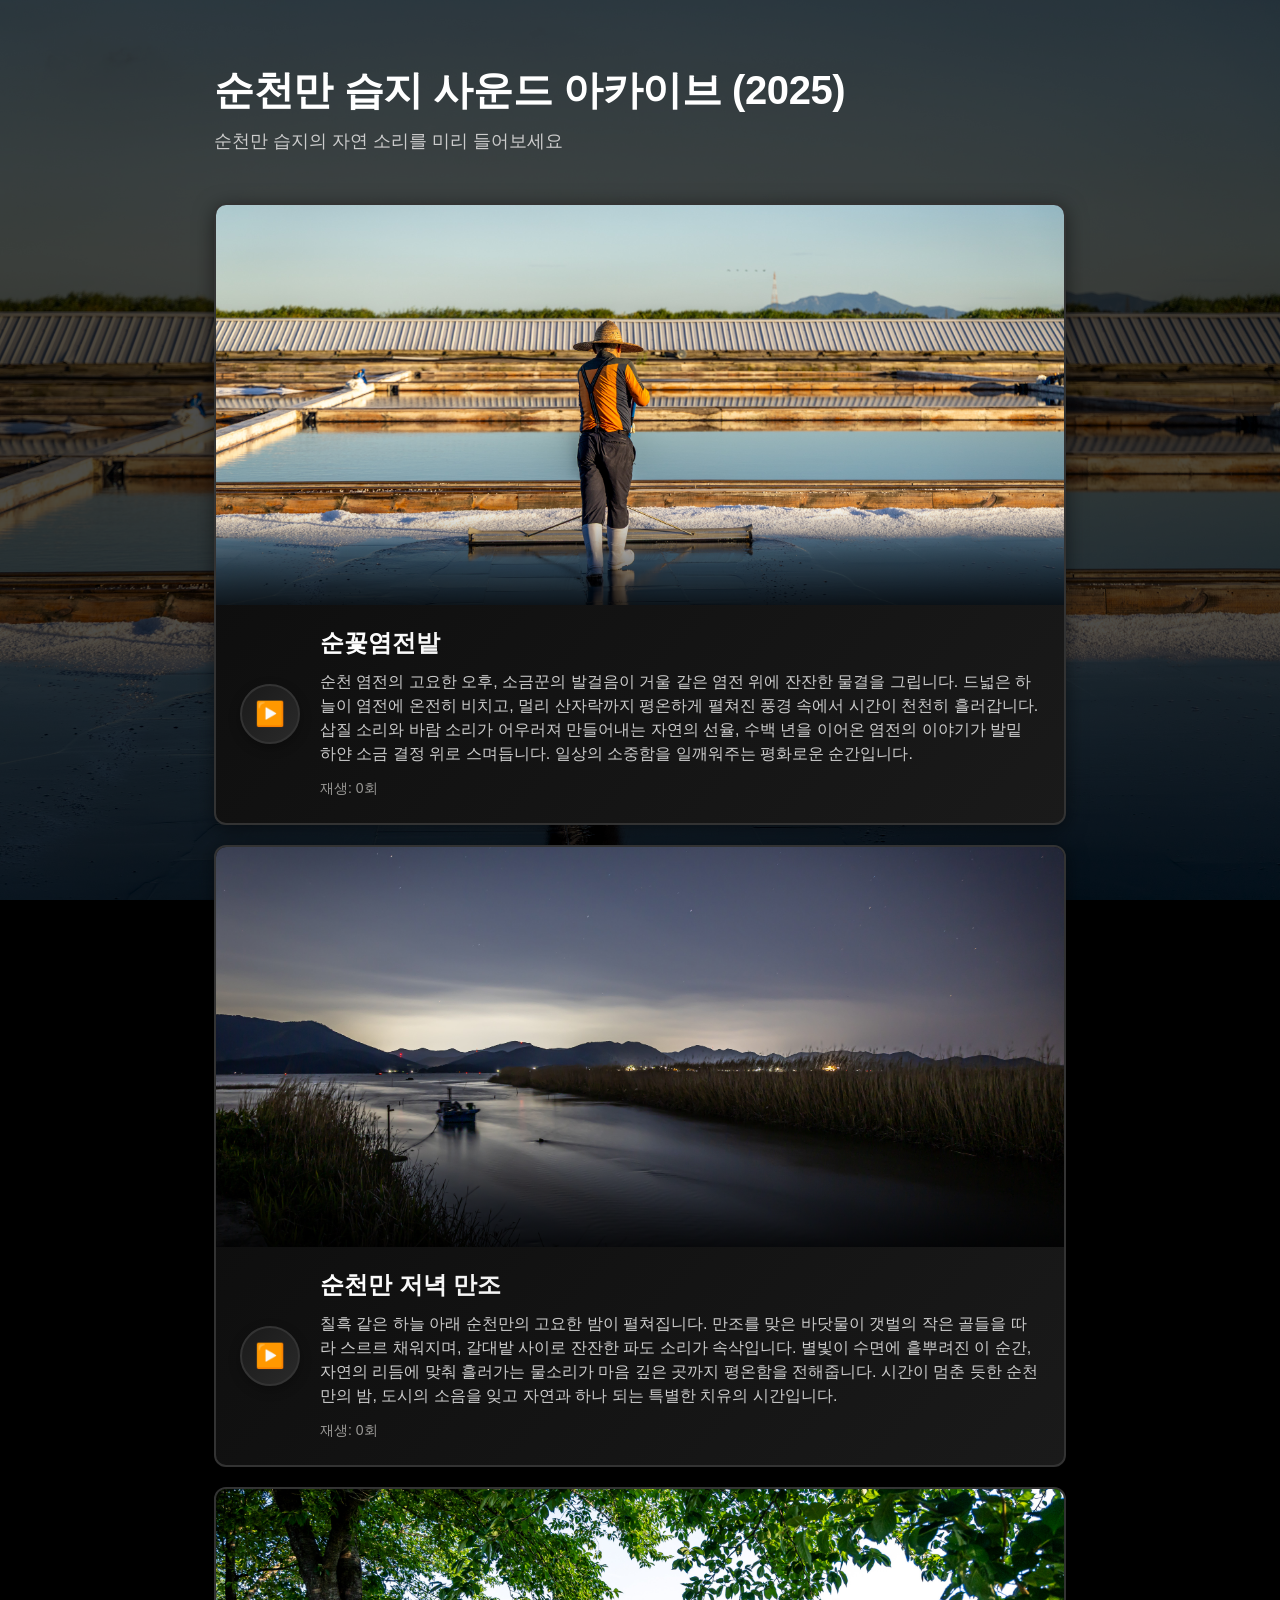
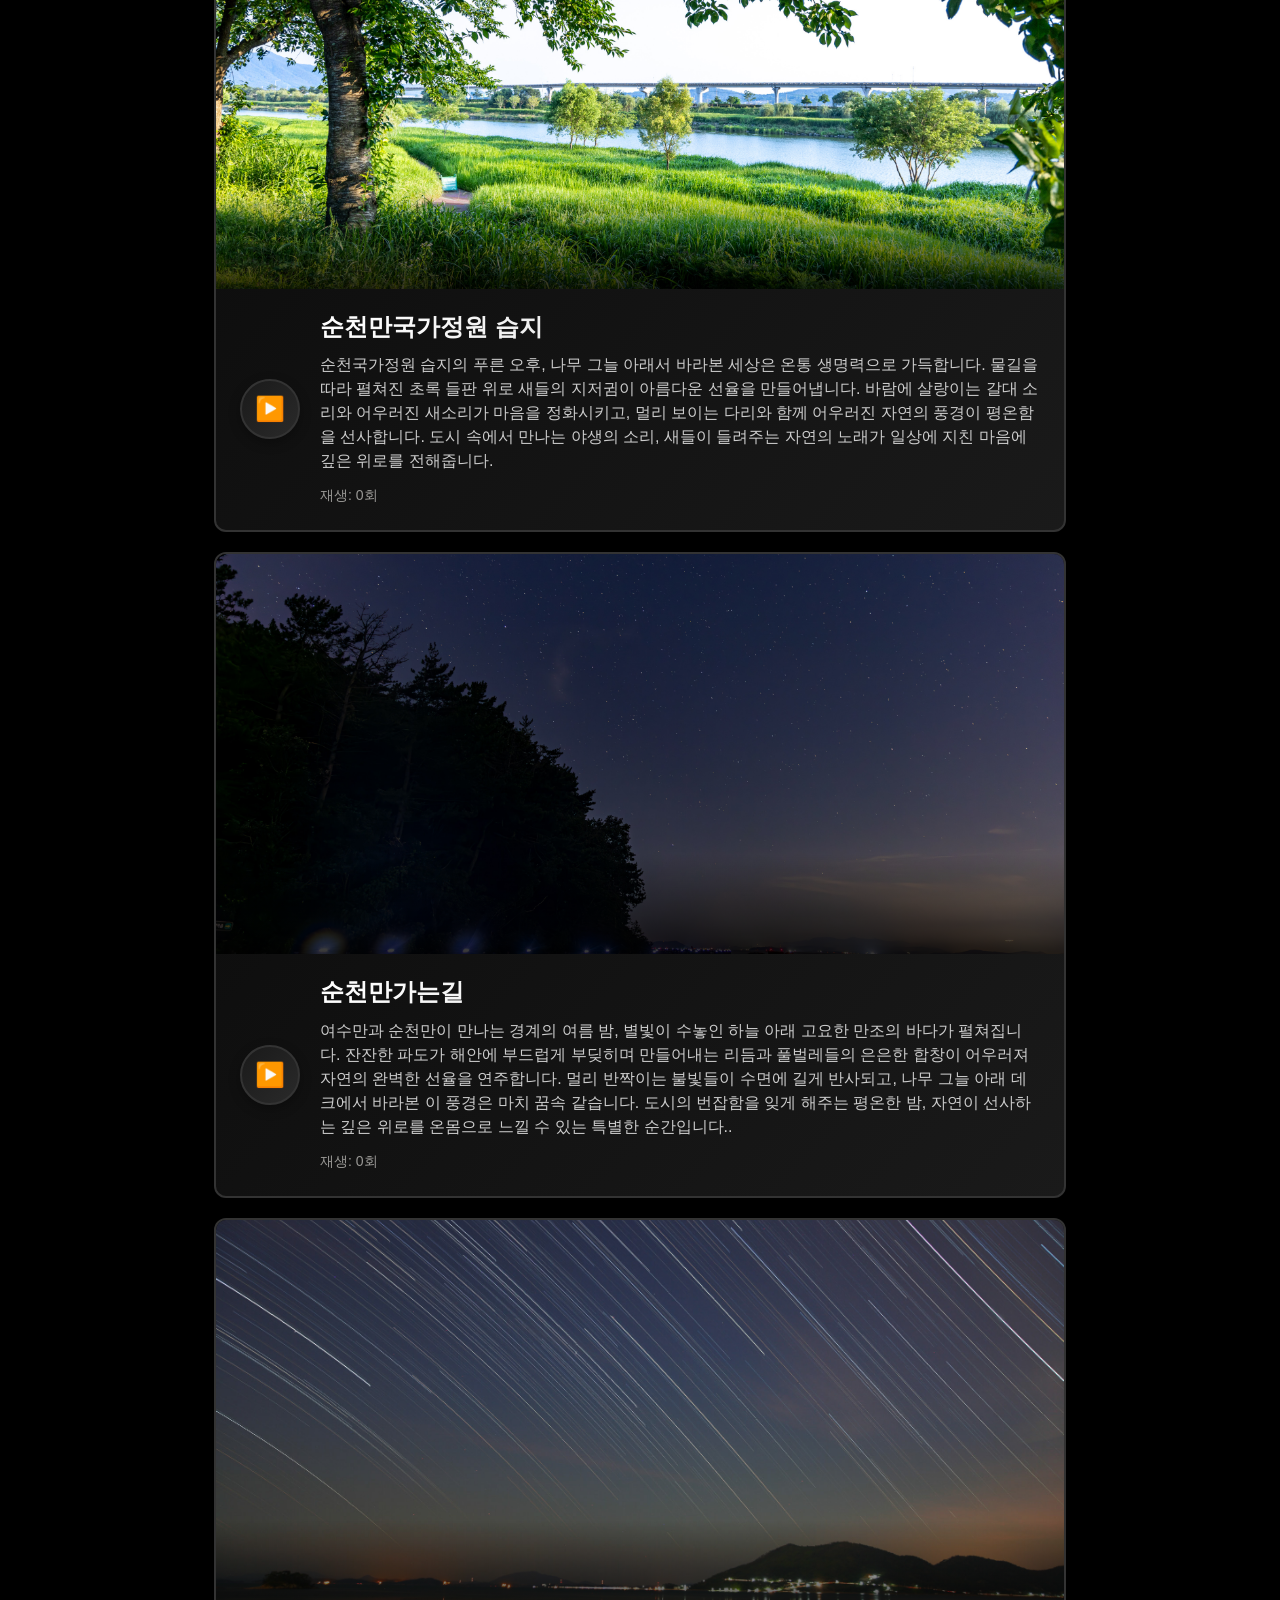
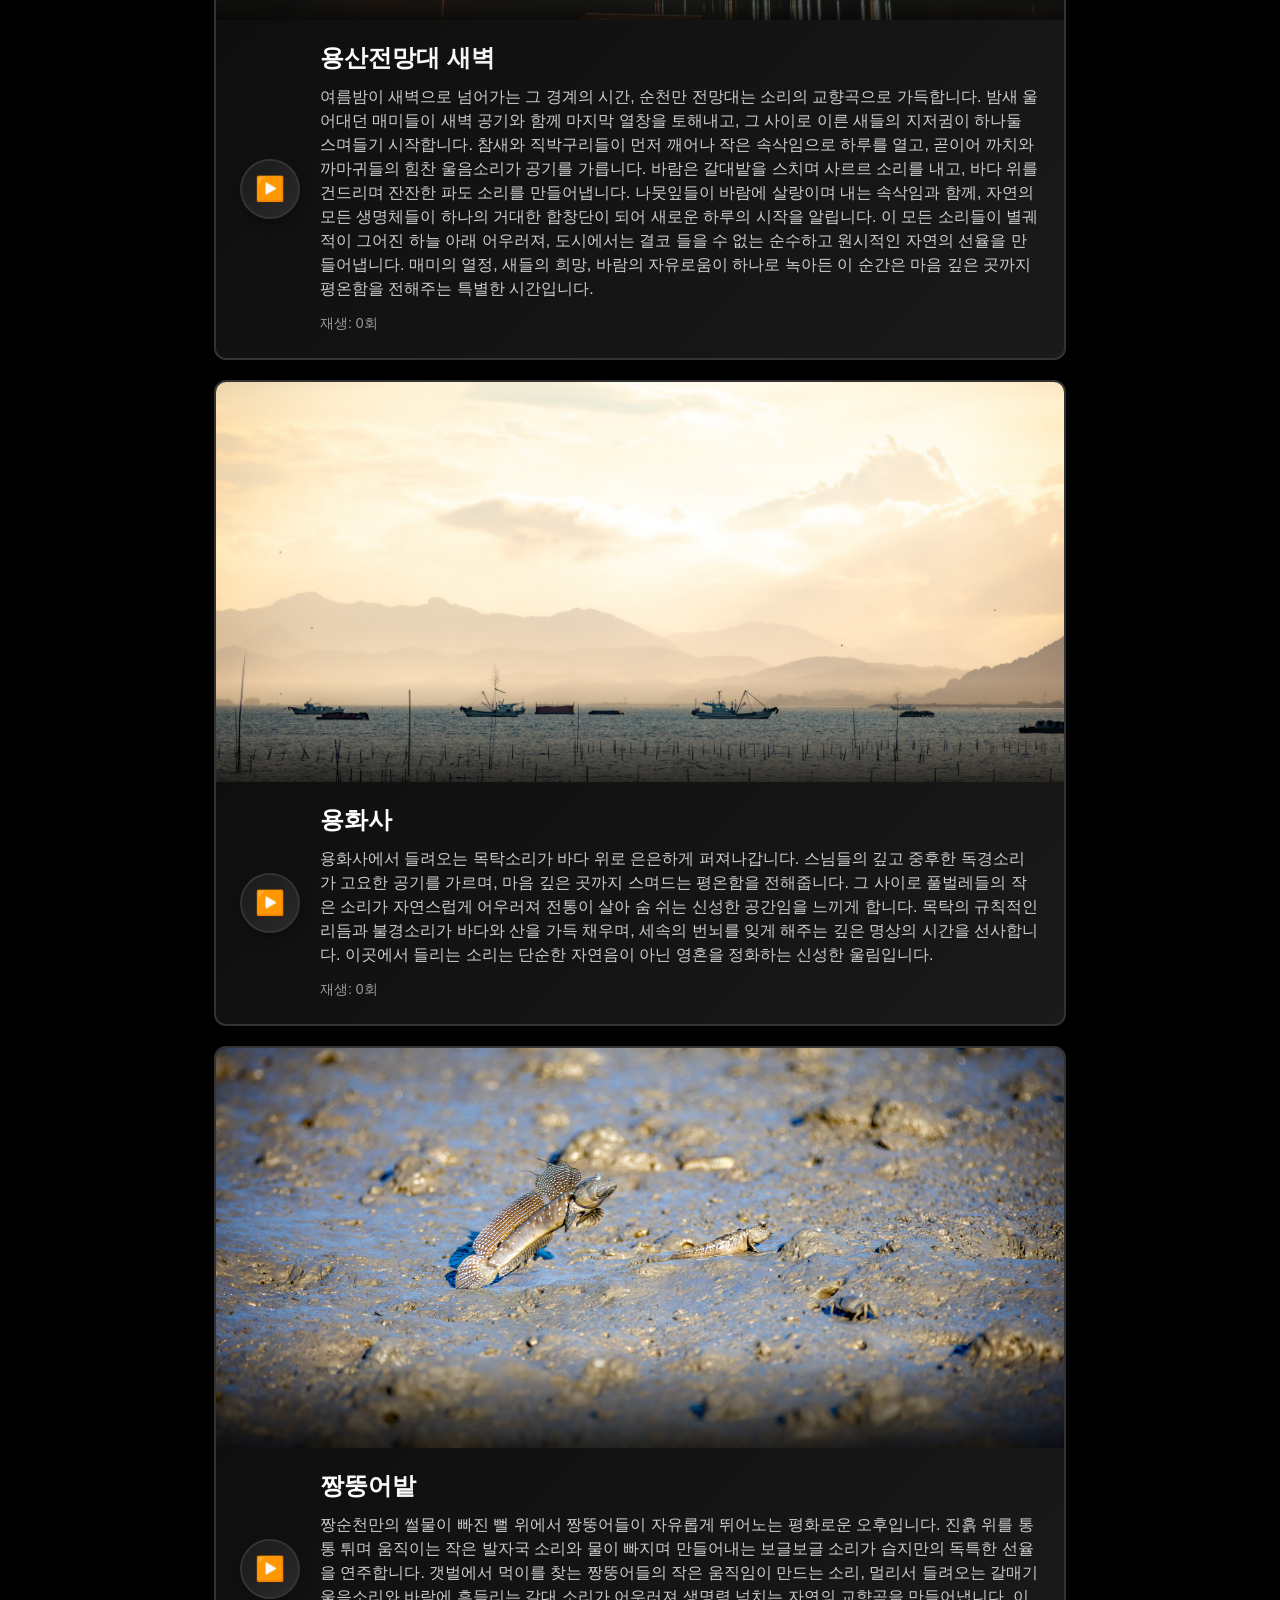
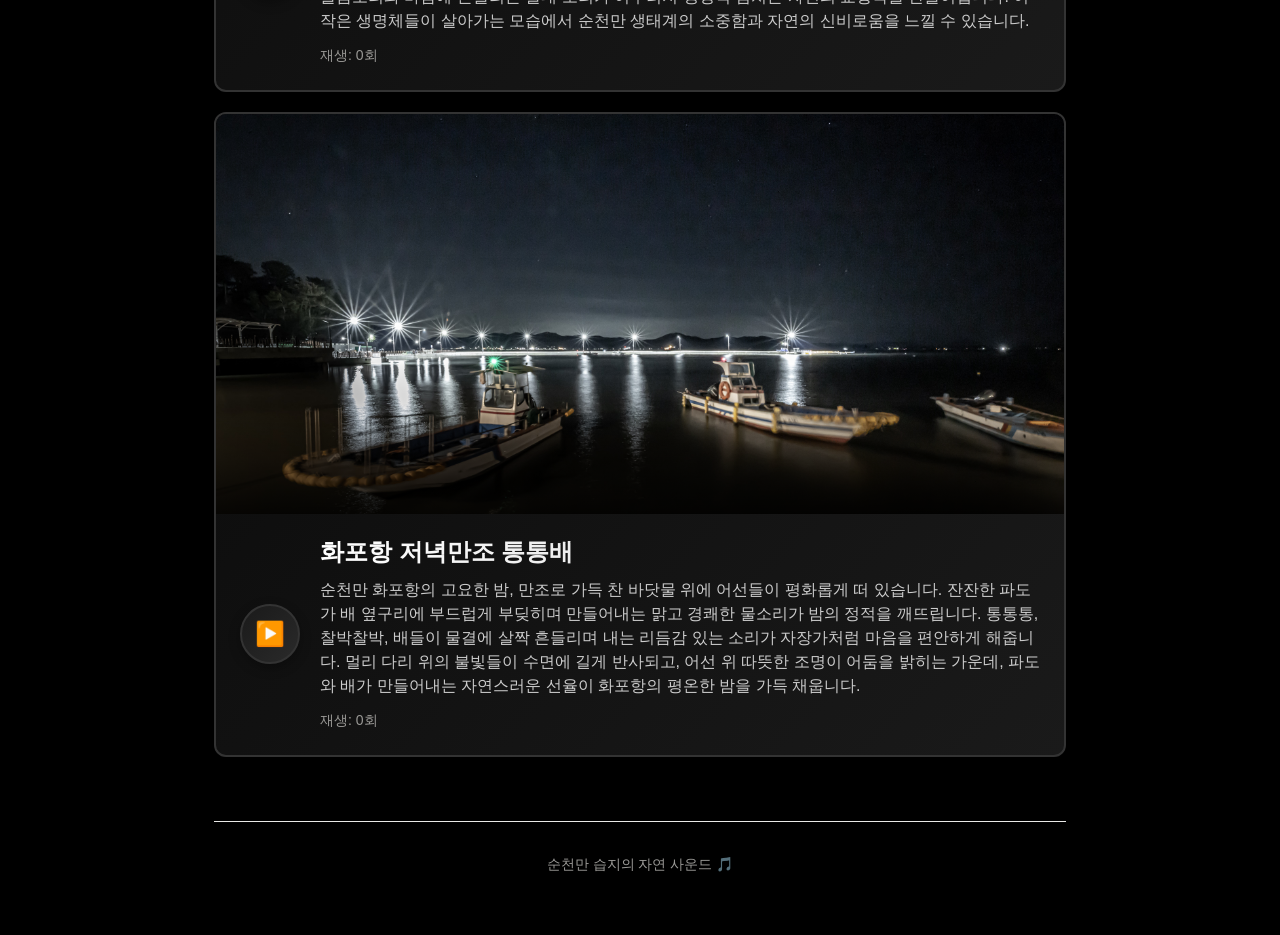
==== commit 80301534: "Add files via upload" ====
--- a/index.html
+++ b/index.html
@@ -1,130 +1,776 @@
 <!DOCTYPE html>
 <html lang="ko">
 <head>
-  <meta charset="UTF-8">
-  <title>생생뻘배학교 – 순천 거차마을</title>
-  <meta name="viewport" content="width=device-width, initial-scale=1">
-  <style>
-    body {
-      margin: 0;
-      font-family: 'Pretendard', 'Noto Sans KR', sans-serif;
-      background-color: #fefcf9;
-      color: #2e2e2e;
-      text-align: center;
-      line-height: 1.7;
-    }
-
-    .container {
-      max-width: 900px;
-      margin: 0 auto;
-      padding: 2rem 1rem;
-    }
-
-    h1 {
-      font-size: 2.4rem;
-      margin-bottom: 0.5rem;
-    }
-
-    h2 {
-      font-size: 1.3rem;
-      font-weight: normal;
-      color: #666;
-      margin-bottom: 2rem;
-    }
-
-    section {
-      margin-bottom: 4rem;
-    }
-
-    .hero-img, .content-img {
-      width: 100%;
-      max-width: 800px;
-      border-radius: 10px;
-      box-shadow: 0 4px 18px rgba(0, 0, 0, 0.1);
-      margin: 2rem 0;
-    }
-
-    .quote {
-      font-style: italic;
-      color: #444;
-      margin: 2rem 0;
-    }
-
-    .button {
-      display: inline-block;
-      background-color: #2e7d32;
-      color: #fff;
-      padding: 1rem 2rem;
-      border-radius: 8px;
-      font-size: 1.1rem;
-      text-decoration: none;
-      margin-top: 2rem;
-      transition: background-color 0.3s ease;
-    }
-
-    .button:hover {
-      background-color: #1b5e20;
-    }
-  </style>
+    <meta charset="UTF-8">
+    <meta name="viewport" content="width=device-width, initial-scale=1.0">
+    <title>순천만 습지 사운드 미리듣기 테스트 페이지</title>
+    <style>
+        * {
+            margin: 0;
+            padding: 0;
+            box-sizing: border-box;
+        }
+
+        body {
+            font-family: -apple-system, BlinkMacSystemFont, 'Segoe UI', 'Noto Sans', Helvetica, Arial, sans-serif;
+            background: #000000;
+            color: #ffffff;
+            line-height: 1.5;
+            padding: 0;
+            margin: 0;
+            position: relative;
+        }
+
+        .background-image {
+            position: fixed;
+            top: 0;
+            left: 0;
+            width: 100vw;
+            height: 100vh;
+            background-size: cover;
+            background-position: center;
+            background-repeat: no-repeat;
+            opacity: 0.3;
+            z-index: -1;
+            transition: opacity 0.8s ease-in-out, background-image 0.8s ease-in-out;
+        }
+
+        .container {
+            max-width: 900px;
+            margin: 0 auto;
+            padding: 60px 24px;
+            position: relative;
+            z-index: 1;
+        }
+
+        h1 {
+            font-size: 2.5rem;
+            font-weight: 700;
+            color: #ffffff;
+            margin-bottom: 8px;
+            letter-spacing: -0.01em;
+        }
+
+        .subtitle {
+            font-size: 1.125rem;
+            color: #cccccc;
+            margin-bottom: 48px;
+            font-weight: 400;
+        }
+
+        .audio-grid {
+            display: flex;
+            flex-direction: column;
+            gap: 20px;
+        }
+
+        .audio-item {
+            background: linear-gradient(135deg, #0a0a0a 0%, #1a1a1a 100%);
+            padding: 0;
+            display: flex;
+            flex-direction: column;
+            border: 2px solid #333333;
+            border-radius: 12px;
+            overflow: hidden;
+            transition: all 0.3s ease;
+            position: relative;
+            box-shadow: 0 4px 20px rgba(0, 0, 0, 0.5);
+        }
+
+        .audio-item:hover {
+            border-color: #555555;
+            transform: translateY(-2px);
+            box-shadow: 0 6px 30px rgba(0, 0, 0, 0.7);
+        }
+
+        .audio-item.playing {
+            border-color: #ffffff;
+            box-shadow: 0 8px 40px rgba(255, 255, 255, 0.1);
+        }
+
+        .emoji {
+            font-size: 1.5rem;
+            flex-shrink: 0;
+        }
+
+        .audio-content {
+            flex: 1;
+            min-width: 0;
+        }
+
+        .audio-title {
+            font-size: 1.5rem;
+            font-weight: 600;
+            color: #ffffff;
+            margin-bottom: 12px;
+            line-height: 1.2;
+            background: linear-gradient(90deg, #ffffff 0%, #cccccc 100%);
+            -webkit-background-clip: text;
+            -webkit-text-fill-color: transparent;
+            background-clip: text;
+        }
+
+        .audio-description {
+            font-size: 1rem;
+            color: #cccccc;
+            line-height: 1.5;
+            margin-bottom: 12px;
+        }
+
+        .audio-meta {
+            font-size: 0.875rem;
+            color: #888888;
+            display: flex;
+            align-items: center;
+            gap: 12px;
+        }
+
+        .play-count {
+            font-size: 0.875rem;
+            color: #9b9a97;
+        }
+
+        .image-area {
+            width: 100%;
+            height: 400px;
+            background: #111111;
+            display: flex;
+            align-items: center;
+            justify-content: center;
+            position: relative;
+            overflow: hidden;
+        }
+
+        .image-area::after {
+            content: '';
+            position: absolute;
+            bottom: 0;
+            left: 0;
+            right: 0;
+            height: 100px;
+            background: linear-gradient(to top, rgba(0,0,0,0.8) 0%, rgba(0,0,0,0) 100%);
+            pointer-events: none;
+        }
+
+        .location-image {
+            width: 100%;
+            height: 100%;
+            object-fit: cover;
+            loading: lazy;
+        }
+
+        .image-placeholder {
+            width: 100%;
+            height: 100%;
+            background: #111111;
+            display: flex;
+            align-items: center;
+            justify-content: center;
+            color: #666666;
+            font-size: 3rem;
+            text-align: center;
+        }
+
+        .controls-area {
+            padding: 24px;
+            display: flex;
+            align-items: center;
+            gap: 20px;
+        }
+
+        .audio-controls {
+            width: 100%;
+            margin-top: 12px;
+            position: relative;
+        }
+
+        .custom-audio-player {
+            width: 100%;
+            display: flex;
+            flex-direction: column;
+            gap: 8px;
+        }
+
+        .progress-container {
+            width: 100%;
+            height: 6px;
+            background: #333333;
+            border-radius: 3px;
+            cursor: pointer;
+            position: relative;
+            overflow: hidden;
+        }
+
+        .progress-bar {
+            height: 100%;
+            background: linear-gradient(90deg, #ffffff 0%, #cccccc 100%);
+            border-radius: 3px;
+            width: 0%;
+            transition: width 0.1s linear;
+        }
+
+        .time-info {
+            display: flex;
+            justify-content: space-between;
+            font-size: 0.75rem;
+            color: #888888;
+        }
+
+        .audio-controls audio {
+            display: none;
+        }
+
+        .play-button {
+            width: 60px;
+            height: 60px;
+            border-radius: 50%;
+            background: linear-gradient(135deg, #1a1a1a 0%, #2a2a2a 100%);
+            border: 2px solid #333333;
+            color: #ffffff;
+            display: flex;
+            align-items: center;
+            justify-content: center;
+            cursor: pointer;
+            transition: all 0.2s ease;
+            flex-shrink: 0;
+            font-size: 1.5rem;
+            box-shadow: 0 4px 12px rgba(0, 0, 0, 0.3);
+        }
+
+        .play-button:hover {
+            background: linear-gradient(135deg, #2a2a2a 0%, #3a3a3a 100%);
+            transform: scale(1.05);
+            box-shadow: 0 6px 16px rgba(0, 0, 0, 0.4);
+        }
+
+        .play-button.playing {
+            background: linear-gradient(135deg, #ffffff 0%, #f0f0f0 100%);
+            color: #000000;
+            border-color: #ffffff;
+        }
+
+        .expanded .audio-controls {
+            display: block;
+        }
+
+        .footer {
+            text-align: center;
+            margin-top: 64px;
+            padding-top: 32px;
+            border-top: 1px solid #e9e9e7;
+            color: #9b9a97;
+            font-size: 0.875rem;
+        }
+
+        @media (max-width: 768px) {
+            .container {
+                padding: 40px 16px;
+            }
+            
+            h1 {
+                font-size: 1.75rem;
+            }
+            
+            .subtitle {
+                font-size: 1rem;
+                margin-bottom: 32px;
+            }
+            
+            .audio-grid {
+                gap: 16px;
+            }
+            
+            .image-area {
+                height: 350px; /* 이미지 영역 높이 증가 */
+            }
+            
+            .controls-area {
+                padding: 16px;
+                gap: 16px;
+            }
+            
+            .play-button {
+                width: 48px;
+                height: 48px;
+                font-size: 1.2rem;
+            }
+            
+            .audio-title {
+                font-size: 1.25rem;
+            }
+            
+            .audio-description {
+                font-size: 0.875rem;
+                margin-bottom: 8px;
+            }
+            
+            .audio-meta {
+                font-size: 0.75rem;
+            }
+        }
+        
+        @media (max-width: 480px) {
+            .image-area {
+                height: 300px; /* 더 작은 화면에서는 적당한 높이 유지 */
+            }
+            
+            .audio-title {
+                font-size: 1.1rem;
+            }
+            
+            .play-button {
+                width: 44px;
+                height: 44px;
+            }
+        }
+    </style>
 </head>
 <body>
-
-  <div class="container">
-    <h1>2025 생생뻘배학교</h1>
-    <h2>순천 거차마을에서 배우는 느림과 연결의 삶</h2>
-        <section>
-            <table><tr><td>  <img src="img/ppurbae_schedule0.jpg" alt="뻘배학교 일정표" class="content-img"></td>
-            <td>     <img src="img/ppurbae_schedule.png" alt="뻘배학교 일정표" class="content-img"></td>
-            </tr></table>
-    
-       
-      <h2>📅 프로그램 일정</h2>
-      <p>
-        입학식부터 갯벌 체험, 뻘배 교육, 달빛 음악회까지  
-        하루하루를 오롯이 ‘쉼’과 ‘느림’으로 채워가는 시간입니다.
-      </p>
-    </section>
-
-    <section>
-      <img src="img/ppurbae_main.jpg" alt="갯벌과 뻘배 사진" class="hero-img">
-      <p class="quote">“뻘배는 우리 갯벌을 닮았습니다. 느리지만 묵묵하게 길을 내지요.”</p>
-      <p>
-        순천만의 아침은 바다보다 먼저 깨어나는 사람들의 손끝에서 시작됩니다.  
-        갯벌 위를 미끄러지듯 달리는 ‘뻘배’는 순천만의 삶을 상징하는 작은 배입니다.  
-        이제 이 뻘배가 단순한 어업 도구를 넘어, 순천만의 문화자원으로 다시 태어나려 합니다.
-      </p>
-    </section>
-
-    <section>
-      <img src="img/ppurbae_teacher.jpg" alt="마을 주민 교육 모습" class="content-img">
-      <h2>거차마을이 여는 뻘배학교</h2>
-      <p>
-        생생뻘배학교는 거차마을 주민들이 직접 운영하는 1박 2일 생태학교입니다.  
-        오랜 세월 뻘배와 함께 살아온 어민들이 직접 뻘배 타는 법을 가르치고,  
-        참가자들은 갯벌 생태, 물때, 조류의 리듬을 온몸으로 체험하게 됩니다.
-      </p>
-    </section>
-
-    <section>
-      <img src="img/ppurbae_kids.jpg" alt="아이들과 갯벌 체험" class="content-img">
-      <h2>배움은 곧 연결입니다</h2>
-      <p>
-        단순한 체험이 아니라, 마을과 자연, 사람과 삶이 연결되는 진짜 배움의 시간입니다.  
-        물결처럼 잔잔한 순천만의 오후, 해가 질 무렵엔 달빛 음악회도 열립니다.  
-        뻘배는 순천만의 자연과 문화를 연결하는 새로운 배움의 플랫폼이 되어갑니다.
-      </p>
-    </section>
-
-
-    <section>
-      <h2>함께 하실래요?</h2>
-      <p>
-        생생뻘배학교는 순천세계유산축전 공모사업의 일환으로 운영되며,  
-        순천만을 느끼고 마을과 연결되는 새로운 경험을 원하는 누구나 신청하실 수 있습니다.
-      </p>
-      <a class="button" href="https://scwhf.com/tiny/apps/form/form.php?id=24" target="_blank">지금 신청하기</a>
-    </section>
-  </div>
-
+    <div class="background-image" id="backgroundImage"></div>
+    <div class="container">
+        <h1>순천만 습지 사운드 아카이브 (2025)</h1>
+        <div class="subtitle">순천만 습지의 자연 소리를 미리 들어보세요</div>
+        
+        <div class="audio-grid">
+            <div class="audio-item" data-bg="images/suncheon_salt_field_105.jpg">
+                <div class="image-area">
+                    <img src="images/suncheon_salt_field_105.jpg" alt="순꽃염전밭" class="location-image" loading="lazy" onerror="this.style.display='none'; this.nextElementSibling.style.display='flex';">
+                    <div class="image-placeholder" style="display:none;">이미지</div>
+                </div>
+                <div class="controls-area">
+                    <button class="play-button" onclick="toggleAudio('audio1')" id="playBtn1">
+                        <span class="play-icon">▶️</span>
+                    </button>
+                    <div class="audio-content">
+                        <div class="audio-title">순꽃염전밭</div>
+                        <div class="audio-description">순천 염전의 고요한 오후, 소금꾼의 발걸음이 거울 같은 염전 위에 잔잔한 물결을 그립니다. 드넓은 하늘이 염전에 온전히 비치고, 멀리 산자락까지 평온하게 펼쳐진 풍경 속에서 시간이 천천히 흘러갑니다. 삽질 소리와 바람 소리가 어우러져 만들어내는 자연의 선율, 수백 년을 이어온 염전의 이야기가 발밑 하얀 소금 결정 위로 스며듭니다. 일상의 소중함을 일깨워주는 평화로운 순간입니다.</div>
+                        <div class="audio-meta">
+                            <span class="play-count" id="count1">재생: 0회</span>
+                        </div>
+                        <div class="audio-controls" id="controls1" style="display:none;">
+                            <audio id="audio1" preload="none">
+                                <source src="mp3/순꽃염전밭_250726.mp3" type="audio/mpeg">
+                            </audio>
+                            <div class="custom-audio-player">
+                                <div class="progress-container" onclick="seekAudio(event, 'audio1')">
+                                    <div class="progress-bar" id="progress1"></div>
+                                </div>
+                                <div class="time-info">
+                                    <span id="currentTime1">0:00</span>
+                                    <span id="duration1">0:00</span>
+                                </div>
+                            </div>
+                        </div>
+                    </div>
+                </div>
+            </div>
+
+            <div class="audio-item" data-bg="images/suncheon_bay_night_1.jpg">
+                <div class="image-area">
+                    <img src="images/suncheon_bay_night_1.jpg" alt="순천만 저녁 만조" class="location-image" loading="lazy" onerror="this.style.display='none'; this.nextElementSibling.style.display='flex';">
+                    <div class="image-placeholder" style="display:none;">이미지</div>
+                </div>
+                <div class="controls-area">
+                    <button class="play-button" onclick="toggleAudio('audio2')" id="playBtn2">
+                        <span class="play-icon">▶️</span>
+                    </button>
+                    <div class="audio-content">
+                        <div class="audio-title">순천만 저녁 만조</div>
+                        <div class="audio-description">칠흑 같은 하늘 아래 순천만의 고요한 밤이 펼쳐집니다. 만조를 맞은 바닷물이 갯벌의 작은 골들을 따라 스르르 채워지며, 갈대밭 사이로 잔잔한 파도 소리가 속삭입니다. 별빛이 수면에 흩뿌려진 이 순간, 자연의 리듬에 맞춰 흘러가는 물소리가 마음 깊은 곳까지 평온함을 전해줍니다. 시간이 멈춘 듯한 순천만의 밤, 도시의 소음을 잊고 자연과 하나 되는 특별한 치유의 시간입니다.</div>
+                        <div class="audio-meta">
+                            <span class="play-count" id="count2">재생: 0회</span>
+                        </div>
+                        <div class="audio-controls" id="controls2" style="display:none;">
+                            <audio id="audio2" preload="none">
+                                <source src="mp3/순천만 저녁 만조_250428.mp3" type="audio/mpeg">
+                            </audio>
+                            <div class="custom-audio-player">
+                                <div class="progress-container" onclick="seekAudio(event, 'audio2')">
+                                    <div class="progress-bar" id="progress2"></div>
+                                </div>
+                                <div class="time-info">
+                                    <span id="currentTime2">0:00</span>
+                                    <span id="duration2">0:00</span>
+                                </div>
+                            </div>
+                        </div>
+                    </div>
+                </div>
+            </div>
+
+            <div class="audio-item" data-bg="images/default.jpg">
+                <div class="image-area">
+                    <img src="images/suncheon_wetland_250430.jpg" alt="순천만국가정원 습지" class="location-image" loading="lazy" onerror="this.style.display='none'; this.nextElementSibling.style.display='flex';">
+                    <div class="image-placeholder" style="display:none;">이미지</div>
+                </div>
+                <div class="controls-area">
+                    <button class="play-button" onclick="toggleAudio('audio3')" id="playBtn3">
+                        <span class="play-icon">▶️</span>
+                    </button>
+                    <div class="audio-content">
+                        <div class="audio-title">순천만국가정원 습지</div>
+                        <div class="audio-description">순천국가정원 습지의 푸른 오후, 나무 그늘 아래서 바라본 세상은 온통 생명력으로 가득합니다. 물길을 따라 펼쳐진 초록 들판 위로 새들의 지저귐이 아름다운 선율을 만들어냅니다. 바람에 살랑이는 갈대 소리와 어우러진 새소리가 마음을 정화시키고, 멀리 보이는 다리와 함께 어우러진 자연의 풍경이 평온함을 선사합니다. 도시 속에서 만나는 야생의 소리, 새들이 들려주는 자연의 노래가 일상에 지친 마음에 깊은 위로를 전해줍니다.</div>
+                        <div class="audio-meta">
+                            <span class="play-count" id="count3">재생: 0회</span>
+                        </div>
+                        <div class="audio-controls" id="controls3" style="display:none;">
+                            <audio id="audio3" preload="none">
+                                <source src="mp3/순천만국가정원 습지_250430.mp3" type="audio/mpeg">
+                            </audio>
+                            <div class="custom-audio-player">
+                                <div class="progress-container" onclick="seekAudio(event, 'audio3')">
+                                    <div class="progress-bar" id="progress3"></div>
+                                </div>
+                                <div class="time-info">
+                                    <span id="currentTime3">0:00</span>
+                                    <span id="duration3">0:00</span>
+                                </div>
+                            </div>
+                        </div>
+                    </div>
+                </div>
+            </div>
+
+            <div class="audio-item" data-bg="images/default.jpg">
+                <div class="image-area">
+                    <img src="images/suncheon_bay_evening_2.jpg" alt="여수만가는길" class="location-image" loading="lazy" onerror="this.style.display='none'; this.nextElementSibling.style.display='flex';">
+                    <div class="image-placeholder" style="display:none;">이미지</div>
+                </div>
+                <div class="controls-area">
+                    <button class="play-button" onclick="toggleAudio('audio4')" id="playBtn4">
+                        <span class="play-icon">▶️</span>
+                    </button>
+                    <div class="audio-content">
+                        <div class="audio-title">순천만가는길</div>
+                        <div class="audio-description">여수만과 순천만이 만나는 경계의 여름 밤, 별빛이 수놓인 하늘 아래 고요한 만조의 바다가 펼쳐집니다. 잔잔한 파도가 해안에 부드럽게 부딪히며 만들어내는 리듬과 풀벌레들의 은은한 합창이 어우러져 자연의 완벽한 선율을 연주합니다. 멀리 반짝이는 불빛들이 수면에 길게 반사되고, 나무 그늘 아래 데크에서 바라본 이 풍경은 마치 꿈속 같습니다. 도시의 번잡함을 잊게 해주는 평온한 밤, 자연이 선사하는 깊은 위로를 온몸으로 느낄 수 있는 특별한 순간입니다..</div>
+                        <div class="audio-meta">
+                            <span class="play-count" id="count4">재생: 0회</span>
+                        </div>
+                        <div class="audio-controls" id="controls4" style="display:none;">
+                            <audio id="audio4" preload="none">
+                                <source src="mp3/여수만가는길_250723.mp3" type="audio/mpeg">
+                            </audio>
+                            <div class="custom-audio-player">
+                                <div class="progress-container" onclick="seekAudio(event, 'audio4')">
+                                    <div class="progress-bar" id="progress4"></div>
+                                </div>
+                                <div class="time-info">
+                                    <span id="currentTime4">0:00</span>
+                                    <span id="duration4">0:00</span>
+                                </div>
+                            </div>
+                        </div>
+                    </div>
+                </div>
+            </div>
+
+            <div class="audio-item" data-bg="images/default.jpg">
+                <div class="image-area">
+                    <img src="images/f7a6e0bb-e782-474f-ad74-d8722713fd1c_rw_1920.jpg" alt="용산전망대 새벽" class="location-image" loading="lazy" onerror="this.style.display='none'; this.nextElementSibling.style.display='flex';">
+                    <div class="image-placeholder" style="display:none;">이미지</div>
+                </div>
+                <div class="controls-area">
+                    <button class="play-button" onclick="toggleAudio('audio5')" id="playBtn5">
+                        <span class="play-icon">▶️</span>
+                    </button>
+                    <div class="audio-content">
+                        <div class="audio-title">용산전망대 새벽</div>
+                        <div class="audio-description">여름밤이 새벽으로 넘어가는 그 경계의 시간, 순천만 전망대는 소리의 교향곡으로 가득합니다.
+밤새 울어대던 매미들이 새벽 공기와 함께 마지막 열창을 토해내고, 그 사이로 이른 새들의 지저귐이 하나둘 스며들기 시작합니다. 참새와 직박구리들이 먼저 깨어나 작은 속삭임으로 하루를 열고, 곧이어 까치와 까마귀들의 힘찬 울음소리가 공기를 가릅니다.
+바람은 갈대밭을 스치며 사르르 소리를 내고, 바다 위를 건드리며 잔잔한 파도 소리를 만들어냅니다. 나뭇잎들이 바람에 살랑이며 내는 속삭임과 함께, 자연의 모든 생명체들이 하나의 거대한 합창단이 되어 새로운 하루의 시작을 알립니다.
+이 모든 소리들이 별궤적이 그어진 하늘 아래 어우러져, 도시에서는 결코 들을 수 없는 순수하고 원시적인 자연의 선율을 만들어냅니다. 매미의 열정, 새들의 희망, 바람의 자유로움이 하나로 녹아든 이 순간은 마음 깊은 곳까지 평온함을 전해주는 특별한 시간입니다.</div>
+                        <div class="audio-meta">
+                            <span class="play-count" id="count5">재생: 0회</span>
+                        </div>
+                        <div class="audio-controls" id="controls5" style="display:none;">
+                            <audio id="audio5" preload="none">
+                                <source src="mp3/용산전망대 새벽_050725.mp3" type="audio/mpeg">
+                            </audio>
+                            <div class="custom-audio-player">
+                                <div class="progress-container" onclick="seekAudio(event, 'audio5')">
+                                    <div class="progress-bar" id="progress5"></div>
+                                </div>
+                                <div class="time-info">
+                                    <span id="currentTime5">0:00</span>
+                                    <span id="duration5">0:00</span>
+                                </div>
+                            </div>
+                        </div>
+                    </div>
+                </div>
+            </div>
+
+            <div class="audio-item" data-bg="images/default.jpg">
+                <div class="image-area">
+                    <img src="images/2735d748-2083-4502-848e-7332b66ff16f_rw_1920.jpg" alt="용화사" class="location-image" loading="lazy" onerror="this.style.display='none'; this.nextElementSibling.style.display='flex';">
+                    <div class="image-placeholder" style="display:none;">이미지</div>
+                </div>
+                <div class="controls-area">
+                    <button class="play-button" onclick="toggleAudio('audio6')" id="playBtn6">
+                        <span class="play-icon">▶️</span>
+                    </button>
+                    <div class="audio-content">
+                        <div class="audio-title">용화사</div>
+                        <div class="audio-description">용화사에서 들려오는 목탁소리가 바다 위로 은은하게 퍼져나갑니다. 스님들의 깊고 중후한 독경소리가 고요한 공기를 가르며, 마음 깊은 곳까지 스며드는 평온함을 전해줍니다. 그 사이로 풀벌레들의 작은 소리가 자연스럽게 어우러져 전통이 살아 숨 쉬는 신성한 공간임을 느끼게 합니다. 목탁의 규칙적인 리듬과 불경소리가 바다와 산을 가득 채우며, 세속의 번뇌를 잊게 해주는 깊은 명상의 시간을 선사합니다. 이곳에서 들리는 소리는 단순한 자연음이 아닌 영혼을 정화하는 신성한 울림입니다. </div>
+                        <div class="audio-meta">
+                            <span class="play-count" id="count6">재생: 0회</span>
+                        </div>
+                        <div class="audio-controls" id="controls6" style="display:none;">
+                            <audio id="audio6" preload="none">
+                                <source src="mp3/용화사_250725.mp3" type="audio/mpeg">
+                            </audio>
+                            <div class="custom-audio-player">
+                                <div class="progress-container" onclick="seekAudio(event, 'audio6')">
+                                    <div class="progress-bar" id="progress6"></div>
+                                </div>
+                                <div class="time-info">
+                                    <span id="currentTime6">0:00</span>
+                                    <span id="duration6">0:00</span>
+                                </div>
+                            </div>
+                        </div>
+                    </div>
+                </div>
+            </div>
+
+            <div class="audio-item" data-bg="images/default.jpg">
+                <div class="image-area">
+                    <img src="images/mudskipper_18.jpg" alt="짱뚱어밭" class="location-image" loading="lazy" onerror="this.style.display='none'; this.nextElementSibling.style.display='flex';">
+                    <div class="image-placeholder" style="display:none;">이미지</div>
+                </div>
+                <div class="controls-area">
+                    <button class="play-button" onclick="toggleAudio('audio7')" id="playBtn7">
+                        <span class="play-icon">▶️</span>
+                    </button>
+                    <div class="audio-content">
+                        <div class="audio-title">짱뚱어밭</div>
+                        <div class="audio-description">짱순천만의 썰물이 빠진 뻘 위에서 짱뚱어들이 자유롭게 뛰어노는 평화로운 오후입니다. 진흙 위를 통통 튀며 움직이는 작은 발자국 소리와 물이 빠지며 만들어내는 보글보글 소리가 습지만의 독특한 선율을 연주합니다. 갯벌에서 먹이를 찾는 짱뚱어들의 작은 움직임이 만드는 소리, 멀리서 들려오는 갈매기 울음소리와 바람에 흔들리는 갈대 소리가 어우러져 생명력 넘치는 자연의 교향곡을 만들어냅니다. 이 작은 생명체들이 살아가는 모습에서 순천만 생태계의 소중함과 자연의 신비로움을 느낄 수 있습니다.</div>
+                        <div class="audio-meta">
+                            <span class="play-count" id="count7">재생: 0회</span>
+                        </div>
+                        <div class="audio-controls" id="controls7" style="display:none;">
+                            <audio id="audio7" preload="none">
+                                <source src="mp3/짱뚱어밭_250724.mp3" type="audio/mpeg">
+                            </audio>
+                            <div class="custom-audio-player">
+                                <div class="progress-container" onclick="seekAudio(event, 'audio7')">
+                                    <div class="progress-bar" id="progress7"></div>
+                                </div>
+                                <div class="time-info">
+                                    <span id="currentTime7">0:00</span>
+                                    <span id="duration7">0:00</span>
+                                </div>
+                            </div>
+                        </div>
+                    </div>
+                </div>
+            </div>
+
+            <div class="audio-item" data-bg="images/default.jpg">
+                <div class="image-area">
+                    <img src="images/suncheon_bay_night_5.jpg" alt="화포항 저녁만조 통통배" class="location-image" loading="lazy" onerror="this.style.display='none'; this.nextElementSibling.style.display='flex';">
+                    <div class="image-placeholder" style="display:none;">이미지</div>
+                </div>
+                <div class="controls-area">
+                    <button class="play-button" onclick="toggleAudio('audio8')" id="playBtn8">
+                        <span class="play-icon">▶️</span>
+                    </button>
+                    <div class="audio-content">
+                        <div class="audio-title">화포항 저녁만조 통통배</div>
+                        <div class="audio-description">순천만 화포항의 고요한 밤, 만조로 가득 찬 바닷물 위에 어선들이 평화롭게 떠 있습니다. 잔잔한 파도가 배 옆구리에 부드럽게 부딪히며 만들어내는 맑고 경쾌한 물소리가 밤의 정적을 깨뜨립니다. 통통통, 찰박찰박, 배들이 물결에 살짝 흔들리며 내는 리듬감 있는 소리가 자장가처럼 마음을 편안하게 해줍니다. 멀리 다리 위의 불빛들이 수면에 길게 반사되고, 어선 위 따뜻한 조명이 어둠을 밝히는 가운데, 파도와 배가 만들어내는 자연스러운 선율이 화포항의 평온한 밤을 가득 채웁니다.</div>
+                        <div class="audio-meta">
+                            <span class="play-count" id="count8">재생: 0회</span>
+                        </div>
+                        <div class="audio-controls" id="controls8" style="display:none;">
+                            <audio id="audio8" preload="none">
+                                <source src="mp3/화포항 저녁만조 통통배_250428.mp3" type="audio/mpeg">
+                            </audio>
+                            <div class="custom-audio-player">
+                                <div class="progress-container" onclick="seekAudio(event, 'audio8')">
+                                    <div class="progress-bar" id="progress8"></div>
+                                </div>
+                                <div class="time-info">
+                                    <span id="currentTime8">0:00</span>
+                                    <span id="duration8">0:00</span>
+                                </div>
+                            </div>
+                        </div>
+                    </div>
+                </div>
+            </div>
+        </div>
+
+        <div class="footer">
+            순천만 습지의 자연 사운드 🎵 
+        </div>
+    </div>
+
+    <script>
+        const playCounts = {};
+        
+        // Background image switching based on scroll
+        function updateBackground() {
+            const audioItems = document.querySelectorAll('.audio-item[data-bg]');
+            const backgroundImage = document.getElementById('backgroundImage');
+            let currentBg = null;
+            
+            audioItems.forEach(item => {
+                const rect = item.getBoundingClientRect();
+                const viewHeight = window.innerHeight;
+                
+                // Check if item is in viewport (more than 30% visible)
+                if (rect.top < viewHeight * 0.7 && rect.bottom > viewHeight * 0.3) {
+                    const bgImage = item.getAttribute('data-bg');
+                    const imgElement = item.querySelector('.location-image');
+                    if (imgElement && imgElement.src) {
+                        // Use the actual image src instead of data-bg
+                        currentBg = imgElement.src;
+                    }
+                }
+            });
+            
+            if (currentBg && backgroundImage.style.backgroundImage !== `url('${currentBg}')`) {
+                backgroundImage.style.backgroundImage = `url('${currentBg}')`;
+            }
+        }
+        
+        // Initialize with first image
+        window.addEventListener('load', () => {
+            const firstItem = document.querySelector('.audio-item .location-image');
+            const backgroundImage = document.getElementById('backgroundImage');
+            if (firstItem && firstItem.src) {
+                backgroundImage.style.backgroundImage = `url('${firstItem.src}')`;
+            }
+            updateBackground();
+        });
+        
+        // Update background on scroll
+        let scrollTimer = null;
+        window.addEventListener('scroll', () => {
+            if (scrollTimer) clearTimeout(scrollTimer);
+            scrollTimer = setTimeout(updateBackground, 10);
+        });
+        
+        function formatTime(seconds) {
+            const minutes = Math.floor(seconds / 60);
+            const secs = Math.floor(seconds % 60);
+            return `${minutes}:${secs.toString().padStart(2, '0')}`;
+        }
+
+        function updateProgress(audio, audioNumber) {
+            const progressBar = document.getElementById(`progress${audioNumber}`);
+            const currentTimeElement = document.getElementById(`currentTime${audioNumber}`);
+            const durationElement = document.getElementById(`duration${audioNumber}`);
+            
+            if (progressBar && currentTimeElement && durationElement) {
+                const progress = (audio.currentTime / audio.duration) * 100;
+                progressBar.style.width = `${progress}%`;
+                currentTimeElement.textContent = formatTime(audio.currentTime);
+                durationElement.textContent = formatTime(audio.duration);
+            }
+        }
+
+        function seekAudio(event, audioId) {
+            const audio = document.getElementById(audioId);
+            const progressContainer = event.currentTarget;
+            const clickX = event.offsetX;
+            const width = progressContainer.offsetWidth;
+            const duration = audio.duration;
+            
+            audio.currentTime = (clickX / width) * duration;
+        }
+
+        function toggleAudio(audioId) {
+            const audio = document.getElementById(audioId);
+            const audioNumber = audioId.replace('audio', '');
+            const countElement = document.getElementById('count' + audioNumber);
+            const controlsElement = document.getElementById('controls' + audioNumber);
+            const playButton = document.getElementById('playBtn' + audioNumber);
+            const playIcon = playButton.querySelector('.play-icon');
+            const audioItem = audio.closest('.audio-item');
+            
+            // Reset all other items
+            document.querySelectorAll('.audio-item').forEach(item => {
+                if (item !== audioItem) {
+                    item.classList.remove('playing');
+                    const otherControls = item.querySelector('.audio-controls');
+                    if (otherControls) otherControls.style.display = 'none';
+                    const otherPlayBtn = item.querySelector('.play-button');
+                    if (otherPlayBtn) {
+                        otherPlayBtn.classList.remove('playing');
+                        const otherIcon = otherPlayBtn.querySelector('.play-icon');
+                        if (otherIcon) otherIcon.textContent = '▶️';
+                    }
+                }
+            });
+            
+            // Stop all other audios
+            document.querySelectorAll('audio').forEach(a => {
+                if (a !== audio && !a.paused) {
+                    a.pause();
+                    a.currentTime = 0;
+                }
+            });
+            
+            if (audio.paused) {
+                // Show controls and play
+                controlsElement.style.display = 'block';
+                audioItem.classList.add('playing');
+                playButton.classList.add('playing');
+                playIcon.textContent = '⏸️';
+                
+                audio.play().then(() => {
+                    if (!playCounts[audioId]) playCounts[audioId] = 0;
+                    playCounts[audioId]++;
+                    countElement.textContent = `재생: ${playCounts[audioId]}회`;
+                }).catch(e => {
+                    console.log('재생 실패:', e);
+                    controlsElement.style.display = 'none';
+                    audioItem.classList.remove('playing');
+                    playButton.classList.remove('playing');
+                    playIcon.textContent = '▶️';
+                });
+            } else {
+                audio.pause();
+                controlsElement.style.display = 'none';
+                audioItem.classList.remove('playing');
+                playButton.classList.remove('playing');
+                playIcon.textContent = '▶️';
+            }
+        }
+
+        // Add event listeners for audio end
+        document.querySelectorAll('audio').forEach((audio, index) => {
+            const audioId = `audio${index + 1}`;
+            const audioNumber = index + 1;
+            const controlsElement = document.getElementById(`controls${audioNumber}`);
+            const playButton = document.getElementById(`playBtn${audioNumber}`);
+            const playIcon = playButton.querySelector('.play-icon');
+            const audioItem = audio.closest('.audio-item');
+            
+            audio.addEventListener('loadedmetadata', () => {
+                updateProgress(audio, audioNumber);
+            });
+            
+            audio.addEventListener('timeupdate', () => {
+                updateProgress(audio, audioNumber);
+            });
+            
+            audio.addEventListener('ended', () => {
+                controlsElement.style.display = 'none';
+                audioItem.classList.remove('playing');
+                playButton.classList.remove('playing');
+                playIcon.textContent = '▶️';
+            });
+            
+            audio.addEventListener('pause', () => {
+                if (audio.ended) return;
+                controlsElement.style.display = 'none';
+                audioItem.classList.remove('playing');
+                playButton.classList.remove('playing');
+                playIcon.textContent = '▶️';
+            });
+        });
+    </script>
 </body>
-</html>
+</html>
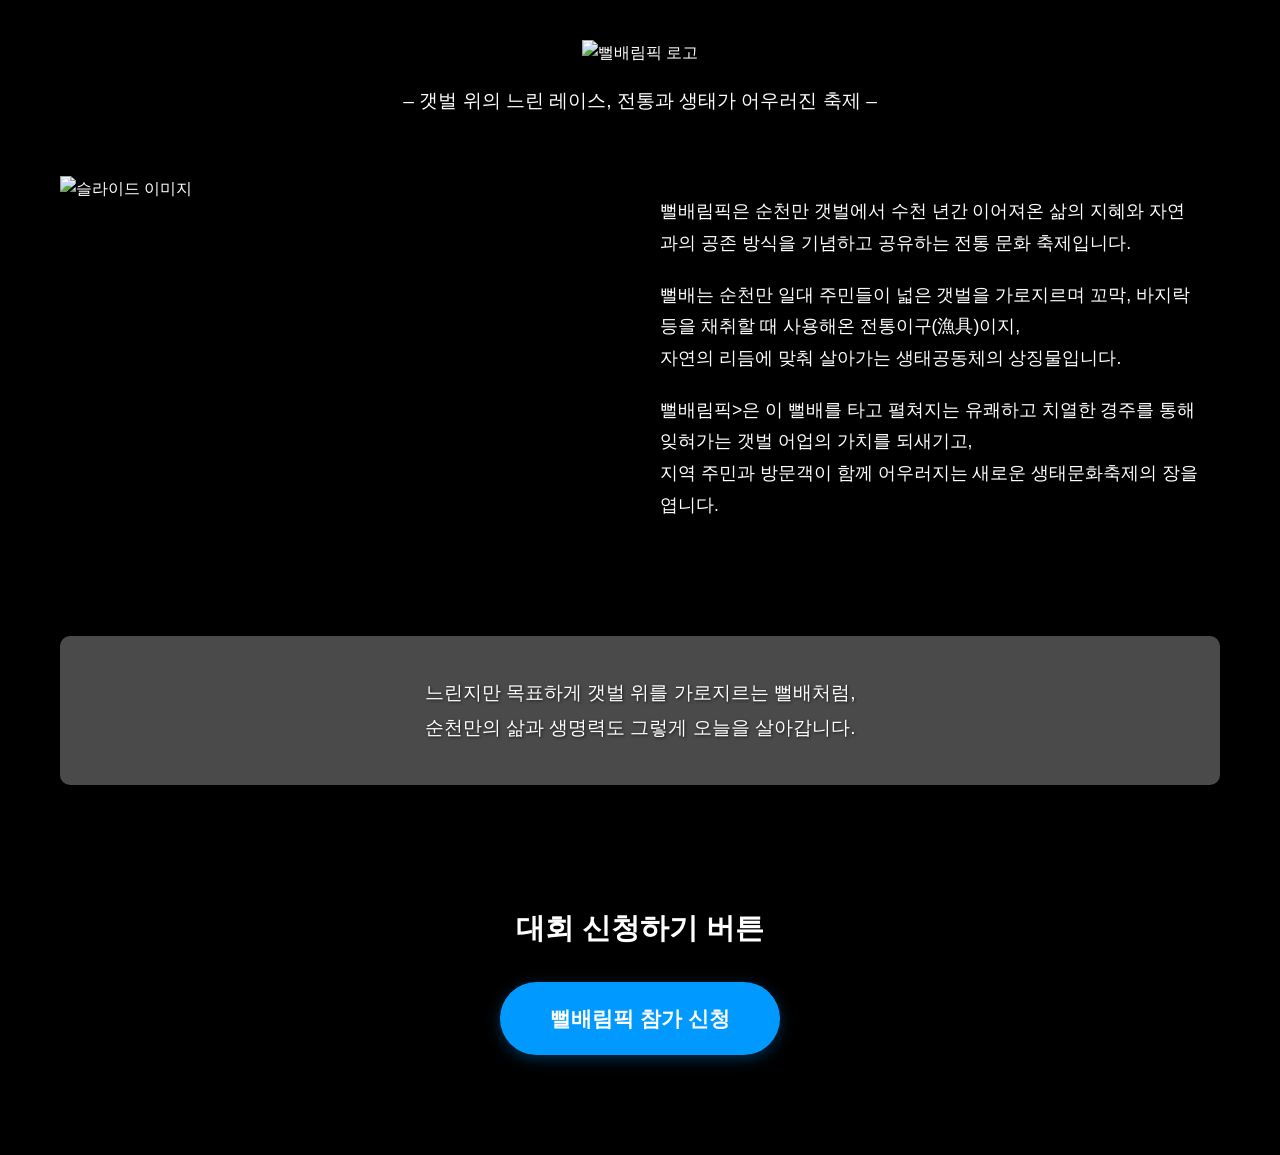
==== commit 568b72dd: "Add files via upload" ====
--- a/index.html
+++ b/index.html
@@ -3,774 +3,55 @@
 <head>
     <meta charset="UTF-8">
     <meta name="viewport" content="width=device-width, initial-scale=1.0">
-    <title>순천만 습지 사운드 미리듣기 테스트 페이지</title>
-    <style>
-        * {
-            margin: 0;
-            padding: 0;
-            box-sizing: border-box;
-        }
-
-        body {
-            font-family: -apple-system, BlinkMacSystemFont, 'Segoe UI', 'Noto Sans', Helvetica, Arial, sans-serif;
-            background: #000000;
-            color: #ffffff;
-            line-height: 1.5;
-            padding: 0;
-            margin: 0;
-            position: relative;
-        }
-
-        .background-image {
-            position: fixed;
-            top: 0;
-            left: 0;
-            width: 100vw;
-            height: 100vh;
-            background-size: cover;
-            background-position: center;
-            background-repeat: no-repeat;
-            opacity: 0.3;
-            z-index: -1;
-            transition: opacity 0.8s ease-in-out, background-image 0.8s ease-in-out;
-        }
-
-        .container {
-            max-width: 900px;
-            margin: 0 auto;
-            padding: 60px 24px;
-            position: relative;
-            z-index: 1;
-        }
-
-        h1 {
-            font-size: 2.5rem;
-            font-weight: 700;
-            color: #ffffff;
-            margin-bottom: 8px;
-            letter-spacing: -0.01em;
-        }
-
-        .subtitle {
-            font-size: 1.125rem;
-            color: #cccccc;
-            margin-bottom: 48px;
-            font-weight: 400;
-        }
-
-        .audio-grid {
-            display: flex;
-            flex-direction: column;
-            gap: 20px;
-        }
-
-        .audio-item {
-            background: linear-gradient(135deg, #0a0a0a 0%, #1a1a1a 100%);
-            padding: 0;
-            display: flex;
-            flex-direction: column;
-            border: 2px solid #333333;
-            border-radius: 12px;
-            overflow: hidden;
-            transition: all 0.3s ease;
-            position: relative;
-            box-shadow: 0 4px 20px rgba(0, 0, 0, 0.5);
-        }
-
-        .audio-item:hover {
-            border-color: #555555;
-            transform: translateY(-2px);
-            box-shadow: 0 6px 30px rgba(0, 0, 0, 0.7);
-        }
-
-        .audio-item.playing {
-            border-color: #ffffff;
-            box-shadow: 0 8px 40px rgba(255, 255, 255, 0.1);
-        }
-
-        .emoji {
-            font-size: 1.5rem;
-            flex-shrink: 0;
-        }
-
-        .audio-content {
-            flex: 1;
-            min-width: 0;
-        }
-
-        .audio-title {
-            font-size: 1.5rem;
-            font-weight: 600;
-            color: #ffffff;
-            margin-bottom: 12px;
-            line-height: 1.2;
-            background: linear-gradient(90deg, #ffffff 0%, #cccccc 100%);
-            -webkit-background-clip: text;
-            -webkit-text-fill-color: transparent;
-            background-clip: text;
-        }
-
-        .audio-description {
-            font-size: 1rem;
-            color: #cccccc;
-            line-height: 1.5;
-            margin-bottom: 12px;
-        }
-
-        .audio-meta {
-            font-size: 0.875rem;
-            color: #888888;
-            display: flex;
-            align-items: center;
-            gap: 12px;
-        }
-
-        .play-count {
-            font-size: 0.875rem;
-            color: #9b9a97;
-        }
-
-        .image-area {
-            width: 100%;
-            height: 400px;
-            background: #111111;
-            display: flex;
-            align-items: center;
-            justify-content: center;
-            position: relative;
-            overflow: hidden;
-        }
-
-        .image-area::after {
-            content: '';
-            position: absolute;
-            bottom: 0;
-            left: 0;
-            right: 0;
-            height: 100px;
-            background: linear-gradient(to top, rgba(0,0,0,0.8) 0%, rgba(0,0,0,0) 100%);
-            pointer-events: none;
-        }
-
-        .location-image {
-            width: 100%;
-            height: 100%;
-            object-fit: cover;
-            loading: lazy;
-        }
-
-        .image-placeholder {
-            width: 100%;
-            height: 100%;
-            background: #111111;
-            display: flex;
-            align-items: center;
-            justify-content: center;
-            color: #666666;
-            font-size: 3rem;
-            text-align: center;
-        }
-
-        .controls-area {
-            padding: 24px;
-            display: flex;
-            align-items: center;
-            gap: 20px;
-        }
-
-        .audio-controls {
-            width: 100%;
-            margin-top: 12px;
-            position: relative;
-        }
-
-        .custom-audio-player {
-            width: 100%;
-            display: flex;
-            flex-direction: column;
-            gap: 8px;
-        }
-
-        .progress-container {
-            width: 100%;
-            height: 6px;
-            background: #333333;
-            border-radius: 3px;
-            cursor: pointer;
-            position: relative;
-            overflow: hidden;
-        }
-
-        .progress-bar {
-            height: 100%;
-            background: linear-gradient(90deg, #ffffff 0%, #cccccc 100%);
-            border-radius: 3px;
-            width: 0%;
-            transition: width 0.1s linear;
-        }
-
-        .time-info {
-            display: flex;
-            justify-content: space-between;
-            font-size: 0.75rem;
-            color: #888888;
-        }
-
-        .audio-controls audio {
-            display: none;
-        }
-
-        .play-button {
-            width: 60px;
-            height: 60px;
-            border-radius: 50%;
-            background: linear-gradient(135deg, #1a1a1a 0%, #2a2a2a 100%);
-            border: 2px solid #333333;
-            color: #ffffff;
-            display: flex;
-            align-items: center;
-            justify-content: center;
-            cursor: pointer;
-            transition: all 0.2s ease;
-            flex-shrink: 0;
-            font-size: 1.5rem;
-            box-shadow: 0 4px 12px rgba(0, 0, 0, 0.3);
-        }
-
-        .play-button:hover {
-            background: linear-gradient(135deg, #2a2a2a 0%, #3a3a3a 100%);
-            transform: scale(1.05);
-            box-shadow: 0 6px 16px rgba(0, 0, 0, 0.4);
-        }
-
-        .play-button.playing {
-            background: linear-gradient(135deg, #ffffff 0%, #f0f0f0 100%);
-            color: #000000;
-            border-color: #ffffff;
-        }
-
-        .expanded .audio-controls {
-            display: block;
-        }
-
-        .footer {
-            text-align: center;
-            margin-top: 64px;
-            padding-top: 32px;
-            border-top: 1px solid #e9e9e7;
-            color: #9b9a97;
-            font-size: 0.875rem;
-        }
-
-        @media (max-width: 768px) {
-            .container {
-                padding: 40px 16px;
-            }
-            
-            h1 {
-                font-size: 1.75rem;
-            }
-            
-            .subtitle {
-                font-size: 1rem;
-                margin-bottom: 32px;
-            }
-            
-            .audio-grid {
-                gap: 16px;
-            }
-            
-            .image-area {
-                height: 350px; /* 이미지 영역 높이 증가 */
-            }
-            
-            .controls-area {
-                padding: 16px;
-                gap: 16px;
-            }
-            
-            .play-button {
-                width: 48px;
-                height: 48px;
-                font-size: 1.2rem;
-            }
-            
-            .audio-title {
-                font-size: 1.25rem;
-            }
-            
-            .audio-description {
-                font-size: 0.875rem;
-                margin-bottom: 8px;
-            }
-            
-            .audio-meta {
-                font-size: 0.75rem;
-            }
-        }
-        
-        @media (max-width: 480px) {
-            .image-area {
-                height: 300px; /* 더 작은 화면에서는 적당한 높이 유지 */
-            }
-            
-            .audio-title {
-                font-size: 1.1rem;
-            }
-            
-            .play-button {
-                width: 44px;
-                height: 44px;
-            }
-        }
-    </style>
+    <title>2025 뻘배림픽 - 갯벌 위의 느린 레이스</title>
+    <link rel="stylesheet" href="style.css">
 </head>
 <body>
-    <div class="background-image" id="backgroundImage"></div>
     <div class="container">
-        <h1>순천만 습지 사운드 아카이브 (2025)</h1>
-        <div class="subtitle">순천만 습지의 자연 소리를 미리 들어보세요</div>
-        
-        <div class="audio-grid">
-            <div class="audio-item" data-bg="images/suncheon_salt_field_105.jpg">
-                <div class="image-area">
-                    <img src="images/suncheon_salt_field_105.jpg" alt="순꽃염전밭" class="location-image" loading="lazy" onerror="this.style.display='none'; this.nextElementSibling.style.display='flex';">
-                    <div class="image-placeholder" style="display:none;">이미지</div>
-                </div>
-                <div class="controls-area">
-                    <button class="play-button" onclick="toggleAudio('audio1')" id="playBtn1">
-                        <span class="play-icon">▶️</span>
-                    </button>
-                    <div class="audio-content">
-                        <div class="audio-title">순꽃염전밭</div>
-                        <div class="audio-description">순천 염전의 고요한 오후, 소금꾼의 발걸음이 거울 같은 염전 위에 잔잔한 물결을 그립니다. 드넓은 하늘이 염전에 온전히 비치고, 멀리 산자락까지 평온하게 펼쳐진 풍경 속에서 시간이 천천히 흘러갑니다. 삽질 소리와 바람 소리가 어우러져 만들어내는 자연의 선율, 수백 년을 이어온 염전의 이야기가 발밑 하얀 소금 결정 위로 스며듭니다. 일상의 소중함을 일깨워주는 평화로운 순간입니다.</div>
-                        <div class="audio-meta">
-                            <span class="play-count" id="count1">재생: 0회</span>
-                        </div>
-                        <div class="audio-controls" id="controls1" style="display:none;">
-                            <audio id="audio1" preload="none">
-                                <source src="mp3/순꽃염전밭_250726.mp3" type="audio/mpeg">
-                            </audio>
-                            <div class="custom-audio-player">
-                                <div class="progress-container" onclick="seekAudio(event, 'audio1')">
-                                    <div class="progress-bar" id="progress1"></div>
-                                </div>
-                                <div class="time-info">
-                                    <span id="currentTime1">0:00</span>
-                                    <span id="duration1">0:00</span>
-                                </div>
-                            </div>
-                        </div>
-                    </div>
+        <header>
+            <img src="img/logo.png" alt="뻘배림픽 로고" class="logo">
+            <h2>– 갯벌 위의 느린 레이스, 전통과 생태가 어우러진 축제 –</h2>
+        </header>
+
+        <section class="intro">
+            <div class="intro-content">
+                <div class="slideshow">
+                    <img src="img/001.jpg" alt="슬라이드 이미지" class="slide active">
+                    <img src="img/002.jpg" alt="슬라이드 이미지" class="slide">
+                    <img src="img/003.jpg" alt="슬라이드 이미지" class="slide">
+                    <img src="img/004.jpg" alt="슬라이드 이미지" class="slide">
+                    <img src="img/005.jpg" alt="슬라이드 이미지" class="slide">
+                    <img src="img/006.jpg" alt="슬라이드 이미지" class="slide">
+                    <img src="img/007.jpg" alt="슬라이드 이미지" class="slide">
+                    <img src="img/008.jpg" alt="슬라이드 이미지" class="slide">
+                    <img src="img/009.jpg" alt="슬라이드 이미지" class="slide">
+                    <img src="img/010.jpg" alt="슬라이드 이미지" class="slide">
+                    <img src="img/011.jpg" alt="슬라이드 이미지" class="slide">
                 </div>
             </div>
+            <div class="intro-text">
+                <p>뻘배림픽은 순천만 갯벌에서 수천 년간 이어져온 삶의 지혜와 자연과의 공존 방식을 기념하고 공유하는 전통 문화 축제입니다.</p>
+                <p>뻘배는 순천만 일대 주민들이 넓은 갯벌을 가로지르며 꼬막, 바지락 등을 채취할 때 사용해온 전통이구(漁具)이지,<br>
+                자연의 리듬에 맞춰 살아가는 생태공동체의 상징물입니다.</p>
+                <p>뻘배림픽>은 이 뻘배를 타고 펼쳐지는 유쾌하고 치열한 경주를 통해<br>
+                잊혀가는 갯벌 어업의 가치를 되새기고,<br>
+                지역 주민과 방문객이 함께 어우러지는 새로운 생태문화축제의 장을 엽니다.</p>
+            </div>
+        </section>
 
-            <div class="audio-item" data-bg="images/suncheon_bay_night_1.jpg">
-                <div class="image-area">
-                    <img src="images/suncheon_bay_night_1.jpg" alt="순천만 저녁 만조" class="location-image" loading="lazy" onerror="this.style.display='none'; this.nextElementSibling.style.display='flex';">
-                    <div class="image-placeholder" style="display:none;">이미지</div>
-                </div>
-                <div class="controls-area">
-                    <button class="play-button" onclick="toggleAudio('audio2')" id="playBtn2">
-                        <span class="play-icon">▶️</span>
-                    </button>
-                    <div class="audio-content">
-                        <div class="audio-title">순천만 저녁 만조</div>
-                        <div class="audio-description">칠흑 같은 하늘 아래 순천만의 고요한 밤이 펼쳐집니다. 만조를 맞은 바닷물이 갯벌의 작은 골들을 따라 스르르 채워지며, 갈대밭 사이로 잔잔한 파도 소리가 속삭입니다. 별빛이 수면에 흩뿌려진 이 순간, 자연의 리듬에 맞춰 흘러가는 물소리가 마음 깊은 곳까지 평온함을 전해줍니다. 시간이 멈춘 듯한 순천만의 밤, 도시의 소음을 잊고 자연과 하나 되는 특별한 치유의 시간입니다.</div>
-                        <div class="audio-meta">
-                            <span class="play-count" id="count2">재생: 0회</span>
-                        </div>
-                        <div class="audio-controls" id="controls2" style="display:none;">
-                            <audio id="audio2" preload="none">
-                                <source src="mp3/순천만 저녁 만조_250428.mp3" type="audio/mpeg">
-                            </audio>
-                            <div class="custom-audio-player">
-                                <div class="progress-container" onclick="seekAudio(event, 'audio2')">
-                                    <div class="progress-bar" id="progress2"></div>
-                                </div>
-                                <div class="time-info">
-                                    <span id="currentTime2">0:00</span>
-                                    <span id="duration2">0:00</span>
-                                </div>
-                            </div>
-                        </div>
-                    </div>
-                </div>
-            </div>
+        <section class="conclusion">
+            <p>느린지만 목표하게 갯벌 위를 가로지르는 뻘배처럼,<br>
+            순천만의 삶과 생명력도 그렇게 오늘을 살아갑니다.</p>
+        </section>
 
-            <div class="audio-item" data-bg="images/default.jpg">
-                <div class="image-area">
-                    <img src="images/suncheon_wetland_250430.jpg" alt="순천만국가정원 습지" class="location-image" loading="lazy" onerror="this.style.display='none'; this.nextElementSibling.style.display='flex';">
-                    <div class="image-placeholder" style="display:none;">이미지</div>
-                </div>
-                <div class="controls-area">
-                    <button class="play-button" onclick="toggleAudio('audio3')" id="playBtn3">
-                        <span class="play-icon">▶️</span>
-                    </button>
-                    <div class="audio-content">
-                        <div class="audio-title">순천만국가정원 습지</div>
-                        <div class="audio-description">순천국가정원 습지의 푸른 오후, 나무 그늘 아래서 바라본 세상은 온통 생명력으로 가득합니다. 물길을 따라 펼쳐진 초록 들판 위로 새들의 지저귐이 아름다운 선율을 만들어냅니다. 바람에 살랑이는 갈대 소리와 어우러진 새소리가 마음을 정화시키고, 멀리 보이는 다리와 함께 어우러진 자연의 풍경이 평온함을 선사합니다. 도시 속에서 만나는 야생의 소리, 새들이 들려주는 자연의 노래가 일상에 지친 마음에 깊은 위로를 전해줍니다.</div>
-                        <div class="audio-meta">
-                            <span class="play-count" id="count3">재생: 0회</span>
-                        </div>
-                        <div class="audio-controls" id="controls3" style="display:none;">
-                            <audio id="audio3" preload="none">
-                                <source src="mp3/순천만국가정원 습지_250430.mp3" type="audio/mpeg">
-                            </audio>
-                            <div class="custom-audio-player">
-                                <div class="progress-container" onclick="seekAudio(event, 'audio3')">
-                                    <div class="progress-bar" id="progress3"></div>
-                                </div>
-                                <div class="time-info">
-                                    <span id="currentTime3">0:00</span>
-                                    <span id="duration3">0:00</span>
-                                </div>
-                            </div>
-                        </div>
-                    </div>
-                </div>
-            </div>
-
-            <div class="audio-item" data-bg="images/default.jpg">
-                <div class="image-area">
-                    <img src="images/suncheon_bay_evening_2.jpg" alt="여수만가는길" class="location-image" loading="lazy" onerror="this.style.display='none'; this.nextElementSibling.style.display='flex';">
-                    <div class="image-placeholder" style="display:none;">이미지</div>
-                </div>
-                <div class="controls-area">
-                    <button class="play-button" onclick="toggleAudio('audio4')" id="playBtn4">
-                        <span class="play-icon">▶️</span>
-                    </button>
-                    <div class="audio-content">
-                        <div class="audio-title">순천만가는길</div>
-                        <div class="audio-description">여수만과 순천만이 만나는 경계의 여름 밤, 별빛이 수놓인 하늘 아래 고요한 만조의 바다가 펼쳐집니다. 잔잔한 파도가 해안에 부드럽게 부딪히며 만들어내는 리듬과 풀벌레들의 은은한 합창이 어우러져 자연의 완벽한 선율을 연주합니다. 멀리 반짝이는 불빛들이 수면에 길게 반사되고, 나무 그늘 아래 데크에서 바라본 이 풍경은 마치 꿈속 같습니다. 도시의 번잡함을 잊게 해주는 평온한 밤, 자연이 선사하는 깊은 위로를 온몸으로 느낄 수 있는 특별한 순간입니다..</div>
-                        <div class="audio-meta">
-                            <span class="play-count" id="count4">재생: 0회</span>
-                        </div>
-                        <div class="audio-controls" id="controls4" style="display:none;">
-                            <audio id="audio4" preload="none">
-                                <source src="mp3/여수만가는길_250723.mp3" type="audio/mpeg">
-                            </audio>
-                            <div class="custom-audio-player">
-                                <div class="progress-container" onclick="seekAudio(event, 'audio4')">
-                                    <div class="progress-bar" id="progress4"></div>
-                                </div>
-                                <div class="time-info">
-                                    <span id="currentTime4">0:00</span>
-                                    <span id="duration4">0:00</span>
-                                </div>
-                            </div>
-                        </div>
-                    </div>
-                </div>
-            </div>
-
-            <div class="audio-item" data-bg="images/default.jpg">
-                <div class="image-area">
-                    <img src="images/f7a6e0bb-e782-474f-ad74-d8722713fd1c_rw_1920.jpg" alt="용산전망대 새벽" class="location-image" loading="lazy" onerror="this.style.display='none'; this.nextElementSibling.style.display='flex';">
-                    <div class="image-placeholder" style="display:none;">이미지</div>
-                </div>
-                <div class="controls-area">
-                    <button class="play-button" onclick="toggleAudio('audio5')" id="playBtn5">
-                        <span class="play-icon">▶️</span>
-                    </button>
-                    <div class="audio-content">
-                        <div class="audio-title">용산전망대 새벽</div>
-                        <div class="audio-description">여름밤이 새벽으로 넘어가는 그 경계의 시간, 순천만 전망대는 소리의 교향곡으로 가득합니다.
-밤새 울어대던 매미들이 새벽 공기와 함께 마지막 열창을 토해내고, 그 사이로 이른 새들의 지저귐이 하나둘 스며들기 시작합니다. 참새와 직박구리들이 먼저 깨어나 작은 속삭임으로 하루를 열고, 곧이어 까치와 까마귀들의 힘찬 울음소리가 공기를 가릅니다.
-바람은 갈대밭을 스치며 사르르 소리를 내고, 바다 위를 건드리며 잔잔한 파도 소리를 만들어냅니다. 나뭇잎들이 바람에 살랑이며 내는 속삭임과 함께, 자연의 모든 생명체들이 하나의 거대한 합창단이 되어 새로운 하루의 시작을 알립니다.
-이 모든 소리들이 별궤적이 그어진 하늘 아래 어우러져, 도시에서는 결코 들을 수 없는 순수하고 원시적인 자연의 선율을 만들어냅니다. 매미의 열정, 새들의 희망, 바람의 자유로움이 하나로 녹아든 이 순간은 마음 깊은 곳까지 평온함을 전해주는 특별한 시간입니다.</div>
-                        <div class="audio-meta">
-                            <span class="play-count" id="count5">재생: 0회</span>
-                        </div>
-                        <div class="audio-controls" id="controls5" style="display:none;">
-                            <audio id="audio5" preload="none">
-                                <source src="mp3/용산전망대 새벽_050725.mp3" type="audio/mpeg">
-                            </audio>
-                            <div class="custom-audio-player">
-                                <div class="progress-container" onclick="seekAudio(event, 'audio5')">
-                                    <div class="progress-bar" id="progress5"></div>
-                                </div>
-                                <div class="time-info">
-                                    <span id="currentTime5">0:00</span>
-                                    <span id="duration5">0:00</span>
-                                </div>
-                            </div>
-                        </div>
-                    </div>
-                </div>
-            </div>
-
-            <div class="audio-item" data-bg="images/default.jpg">
-                <div class="image-area">
-                    <img src="images/2735d748-2083-4502-848e-7332b66ff16f_rw_1920.jpg" alt="용화사" class="location-image" loading="lazy" onerror="this.style.display='none'; this.nextElementSibling.style.display='flex';">
-                    <div class="image-placeholder" style="display:none;">이미지</div>
-                </div>
-                <div class="controls-area">
-                    <button class="play-button" onclick="toggleAudio('audio6')" id="playBtn6">
-                        <span class="play-icon">▶️</span>
-                    </button>
-                    <div class="audio-content">
-                        <div class="audio-title">용화사</div>
-                        <div class="audio-description">용화사에서 들려오는 목탁소리가 바다 위로 은은하게 퍼져나갑니다. 스님들의 깊고 중후한 독경소리가 고요한 공기를 가르며, 마음 깊은 곳까지 스며드는 평온함을 전해줍니다. 그 사이로 풀벌레들의 작은 소리가 자연스럽게 어우러져 전통이 살아 숨 쉬는 신성한 공간임을 느끼게 합니다. 목탁의 규칙적인 리듬과 불경소리가 바다와 산을 가득 채우며, 세속의 번뇌를 잊게 해주는 깊은 명상의 시간을 선사합니다. 이곳에서 들리는 소리는 단순한 자연음이 아닌 영혼을 정화하는 신성한 울림입니다. </div>
-                        <div class="audio-meta">
-                            <span class="play-count" id="count6">재생: 0회</span>
-                        </div>
-                        <div class="audio-controls" id="controls6" style="display:none;">
-                            <audio id="audio6" preload="none">
-                                <source src="mp3/용화사_250725.mp3" type="audio/mpeg">
-                            </audio>
-                            <div class="custom-audio-player">
-                                <div class="progress-container" onclick="seekAudio(event, 'audio6')">
-                                    <div class="progress-bar" id="progress6"></div>
-                                </div>
-                                <div class="time-info">
-                                    <span id="currentTime6">0:00</span>
-                                    <span id="duration6">0:00</span>
-                                </div>
-                            </div>
-                        </div>
-                    </div>
-                </div>
-            </div>
-
-            <div class="audio-item" data-bg="images/default.jpg">
-                <div class="image-area">
-                    <img src="images/mudskipper_18.jpg" alt="짱뚱어밭" class="location-image" loading="lazy" onerror="this.style.display='none'; this.nextElementSibling.style.display='flex';">
-                    <div class="image-placeholder" style="display:none;">이미지</div>
-                </div>
-                <div class="controls-area">
-                    <button class="play-button" onclick="toggleAudio('audio7')" id="playBtn7">
-                        <span class="play-icon">▶️</span>
-                    </button>
-                    <div class="audio-content">
-                        <div class="audio-title">짱뚱어밭</div>
-                        <div class="audio-description">짱순천만의 썰물이 빠진 뻘 위에서 짱뚱어들이 자유롭게 뛰어노는 평화로운 오후입니다. 진흙 위를 통통 튀며 움직이는 작은 발자국 소리와 물이 빠지며 만들어내는 보글보글 소리가 습지만의 독특한 선율을 연주합니다. 갯벌에서 먹이를 찾는 짱뚱어들의 작은 움직임이 만드는 소리, 멀리서 들려오는 갈매기 울음소리와 바람에 흔들리는 갈대 소리가 어우러져 생명력 넘치는 자연의 교향곡을 만들어냅니다. 이 작은 생명체들이 살아가는 모습에서 순천만 생태계의 소중함과 자연의 신비로움을 느낄 수 있습니다.</div>
-                        <div class="audio-meta">
-                            <span class="play-count" id="count7">재생: 0회</span>
-                        </div>
-                        <div class="audio-controls" id="controls7" style="display:none;">
-                            <audio id="audio7" preload="none">
-                                <source src="mp3/짱뚱어밭_250724.mp3" type="audio/mpeg">
-                            </audio>
-                            <div class="custom-audio-player">
-                                <div class="progress-container" onclick="seekAudio(event, 'audio7')">
-                                    <div class="progress-bar" id="progress7"></div>
-                                </div>
-                                <div class="time-info">
-                                    <span id="currentTime7">0:00</span>
-                                    <span id="duration7">0:00</span>
-                                </div>
-                            </div>
-                        </div>
-                    </div>
-                </div>
-            </div>
-
-            <div class="audio-item" data-bg="images/default.jpg">
-                <div class="image-area">
-                    <img src="images/suncheon_bay_night_5.jpg" alt="화포항 저녁만조 통통배" class="location-image" loading="lazy" onerror="this.style.display='none'; this.nextElementSibling.style.display='flex';">
-                    <div class="image-placeholder" style="display:none;">이미지</div>
-                </div>
-                <div class="controls-area">
-                    <button class="play-button" onclick="toggleAudio('audio8')" id="playBtn8">
-                        <span class="play-icon">▶️</span>
-                    </button>
-                    <div class="audio-content">
-                        <div class="audio-title">화포항 저녁만조 통통배</div>
-                        <div class="audio-description">순천만 화포항의 고요한 밤, 만조로 가득 찬 바닷물 위에 어선들이 평화롭게 떠 있습니다. 잔잔한 파도가 배 옆구리에 부드럽게 부딪히며 만들어내는 맑고 경쾌한 물소리가 밤의 정적을 깨뜨립니다. 통통통, 찰박찰박, 배들이 물결에 살짝 흔들리며 내는 리듬감 있는 소리가 자장가처럼 마음을 편안하게 해줍니다. 멀리 다리 위의 불빛들이 수면에 길게 반사되고, 어선 위 따뜻한 조명이 어둠을 밝히는 가운데, 파도와 배가 만들어내는 자연스러운 선율이 화포항의 평온한 밤을 가득 채웁니다.</div>
-                        <div class="audio-meta">
-                            <span class="play-count" id="count8">재생: 0회</span>
-                        </div>
-                        <div class="audio-controls" id="controls8" style="display:none;">
-                            <audio id="audio8" preload="none">
-                                <source src="mp3/화포항 저녁만조 통통배_250428.mp3" type="audio/mpeg">
-                            </audio>
-                            <div class="custom-audio-player">
-                                <div class="progress-container" onclick="seekAudio(event, 'audio8')">
-                                    <div class="progress-bar" id="progress8"></div>
-                                </div>
-                                <div class="time-info">
-                                    <span id="currentTime8">0:00</span>
-                                    <span id="duration8">0:00</span>
-                                </div>
-                            </div>
-                        </div>
-                    </div>
-                </div>
-            </div>
-        </div>
-
-        <div class="footer">
-            순천만 습지의 자연 사운드 🎵 
-        </div>
+        <section class="cta">
+            <h3>대회 신청하기 버튼</h3>
+            <a href="https://docs.google.com/forms/d/e/1FAIpQLSekQu5qlP5FYXuUljLJFMAS0fPEK4W4L3u_nIyIWfkJNI2Bcw/viewform" target="_blank" class="signup-btn">
+                뻘배림픽 참가 신청
+            </a>
+        </section>
     </div>
 
-    <script>
-        const playCounts = {};
-        
-        // Background image switching based on scroll
-        function updateBackground() {
-            const audioItems = document.querySelectorAll('.audio-item[data-bg]');
-            const backgroundImage = document.getElementById('backgroundImage');
-            let currentBg = null;
-            
-            audioItems.forEach(item => {
-                const rect = item.getBoundingClientRect();
-                const viewHeight = window.innerHeight;
-                
-                // Check if item is in viewport (more than 30% visible)
-                if (rect.top < viewHeight * 0.7 && rect.bottom > viewHeight * 0.3) {
-                    const bgImage = item.getAttribute('data-bg');
-                    const imgElement = item.querySelector('.location-image');
-                    if (imgElement && imgElement.src) {
-                        // Use the actual image src instead of data-bg
-                        currentBg = imgElement.src;
-                    }
-                }
-            });
-            
-            if (currentBg && backgroundImage.style.backgroundImage !== `url('${currentBg}')`) {
-                backgroundImage.style.backgroundImage = `url('${currentBg}')`;
-            }
-        }
-        
-        // Initialize with first image
-        window.addEventListener('load', () => {
-            const firstItem = document.querySelector('.audio-item .location-image');
-            const backgroundImage = document.getElementById('backgroundImage');
-            if (firstItem && firstItem.src) {
-                backgroundImage.style.backgroundImage = `url('${firstItem.src}')`;
-            }
-            updateBackground();
-        });
-        
-        // Update background on scroll
-        let scrollTimer = null;
-        window.addEventListener('scroll', () => {
-            if (scrollTimer) clearTimeout(scrollTimer);
-            scrollTimer = setTimeout(updateBackground, 10);
-        });
-        
-        function formatTime(seconds) {
-            const minutes = Math.floor(seconds / 60);
-            const secs = Math.floor(seconds % 60);
-            return `${minutes}:${secs.toString().padStart(2, '0')}`;
-        }
-
-        function updateProgress(audio, audioNumber) {
-            const progressBar = document.getElementById(`progress${audioNumber}`);
-            const currentTimeElement = document.getElementById(`currentTime${audioNumber}`);
-            const durationElement = document.getElementById(`duration${audioNumber}`);
-            
-            if (progressBar && currentTimeElement && durationElement) {
-                const progress = (audio.currentTime / audio.duration) * 100;
-                progressBar.style.width = `${progress}%`;
-                currentTimeElement.textContent = formatTime(audio.currentTime);
-                durationElement.textContent = formatTime(audio.duration);
-            }
-        }
-
-        function seekAudio(event, audioId) {
-            const audio = document.getElementById(audioId);
-            const progressContainer = event.currentTarget;
-            const clickX = event.offsetX;
-            const width = progressContainer.offsetWidth;
-            const duration = audio.duration;
-            
-            audio.currentTime = (clickX / width) * duration;
-        }
-
-        function toggleAudio(audioId) {
-            const audio = document.getElementById(audioId);
-            const audioNumber = audioId.replace('audio', '');
-            const countElement = document.getElementById('count' + audioNumber);
-            const controlsElement = document.getElementById('controls' + audioNumber);
-            const playButton = document.getElementById('playBtn' + audioNumber);
-            const playIcon = playButton.querySelector('.play-icon');
-            const audioItem = audio.closest('.audio-item');
-            
-            // Reset all other items
-            document.querySelectorAll('.audio-item').forEach(item => {
-                if (item !== audioItem) {
-                    item.classList.remove('playing');
-                    const otherControls = item.querySelector('.audio-controls');
-                    if (otherControls) otherControls.style.display = 'none';
-                    const otherPlayBtn = item.querySelector('.play-button');
-                    if (otherPlayBtn) {
-                        otherPlayBtn.classList.remove('playing');
-                        const otherIcon = otherPlayBtn.querySelector('.play-icon');
-                        if (otherIcon) otherIcon.textContent = '▶️';
-                    }
-                }
-            });
-            
-            // Stop all other audios
-            document.querySelectorAll('audio').forEach(a => {
-                if (a !== audio && !a.paused) {
-                    a.pause();
-                    a.currentTime = 0;
-                }
-            });
-            
-            if (audio.paused) {
-                // Show controls and play
-                controlsElement.style.display = 'block';
-                audioItem.classList.add('playing');
-                playButton.classList.add('playing');
-                playIcon.textContent = '⏸️';
-                
-                audio.play().then(() => {
-                    if (!playCounts[audioId]) playCounts[audioId] = 0;
-                    playCounts[audioId]++;
-                    countElement.textContent = `재생: ${playCounts[audioId]}회`;
-                }).catch(e => {
-                    console.log('재생 실패:', e);
-                    controlsElement.style.display = 'none';
-                    audioItem.classList.remove('playing');
-                    playButton.classList.remove('playing');
-                    playIcon.textContent = '▶️';
-                });
-            } else {
-                audio.pause();
-                controlsElement.style.display = 'none';
-                audioItem.classList.remove('playing');
-                playButton.classList.remove('playing');
-                playIcon.textContent = '▶️';
-            }
-        }
-
-        // Add event listeners for audio end
-        document.querySelectorAll('audio').forEach((audio, index) => {
-            const audioId = `audio${index + 1}`;
-            const audioNumber = index + 1;
-            const controlsElement = document.getElementById(`controls${audioNumber}`);
-            const playButton = document.getElementById(`playBtn${audioNumber}`);
-            const playIcon = playButton.querySelector('.play-icon');
-            const audioItem = audio.closest('.audio-item');
-            
-            audio.addEventListener('loadedmetadata', () => {
-                updateProgress(audio, audioNumber);
-            });
-            
-            audio.addEventListener('timeupdate', () => {
-                updateProgress(audio, audioNumber);
-            });
-            
-            audio.addEventListener('ended', () => {
-                controlsElement.style.display = 'none';
-                audioItem.classList.remove('playing');
-                playButton.classList.remove('playing');
-                playIcon.textContent = '▶️';
-            });
-            
-            audio.addEventListener('pause', () => {
-                if (audio.ended) return;
-                controlsElement.style.display = 'none';
-                audioItem.classList.remove('playing');
-                playButton.classList.remove('playing');
-                playIcon.textContent = '▶️';
-            });
-        });
-    </script>
+    <script src="script.js"></script>
 </body>
 </html>
--- a/style.css
+++ b/style.css
@@ -0,0 +1,178 @@
+* {
+    margin: 0;
+    padding: 0;
+    box-sizing: border-box;
+}
+
+body {
+    font-family: 'Noto Sans KR', -apple-system, BlinkMacSystemFont, sans-serif;
+    line-height: 1.6;
+    color: #fff;
+    position: relative;
+    min-height: 100vh;
+    background-color: #000;
+}
+
+body::before {
+    content: '';
+    position: fixed;
+    top: 0;
+    left: 0;
+    width: 100%;
+    height: 100%;
+    background-image: url('img/012.jpg');
+    background-size: cover;
+    background-position: center;
+    background-repeat: no-repeat;
+    opacity: 0.3;
+    z-index: -1;
+}
+
+.container {
+    max-width: 1200px;
+    margin: 0 auto;
+    padding: 40px 20px;
+    min-height: 100vh;
+}
+
+header {
+    text-align: center;
+    margin-bottom: 60px;
+}
+
+.logo {
+    max-width: 400px;
+    height: auto;
+    margin-bottom: 20px;
+}
+
+header h1 {
+    font-size: 2.5rem;
+    color: white;
+    margin-bottom: 10px;
+    text-shadow: 2px 2px 4px rgba(0, 0, 0, 0.7);
+}
+
+header h2 {
+    font-size: 1.2rem;
+    color: white;
+    font-weight: normal;
+    text-shadow: 1px 1px 3px rgba(0, 0, 0, 0.7);
+}
+
+.intro {
+    display: flex;
+    gap: 40px;
+    margin-bottom: 60px;
+    align-items: flex-start;
+}
+
+.intro-content {
+    flex: 1;
+    padding: 0;
+    color: white;
+}
+
+.intro-content h3 {
+    font-size: 1.8rem;
+    margin-bottom: 20px;
+    text-align: center;
+}
+
+.slideshow {
+    position: relative;
+    width: 100%;
+    height: 400px;
+    overflow: hidden;
+}
+
+.slide {
+    position: absolute;
+    width: 100%;
+    height: 100%;
+    object-fit: cover;
+    opacity: 0;
+    transition: opacity 1s ease-in-out;
+}
+
+.slide.active {
+    opacity: 1;
+}
+
+.intro-text {
+    flex: 1;
+    padding: 20px;
+    color: white;
+    text-shadow: 1px 1px 3px rgba(0, 0, 0, 0.7);
+}
+
+.intro-text p {
+    margin-bottom: 20px;
+    font-size: 1.1rem;
+    line-height: 1.8;
+}
+
+.conclusion {
+    text-align: center;
+    margin-bottom: 60px;
+    padding: 40px;
+    background-color: rgba(245, 245, 245, 0.3);
+    border-radius: 10px;
+}
+
+.conclusion p {
+    font-size: 1.2rem;
+    line-height: 1.8;
+    color: white;
+    text-shadow: 1px 1px 3px rgba(0, 0, 0, 0.7);
+}
+
+.cta {
+    text-align: center;
+    padding: 60px 0;
+}
+
+.cta h3 {
+    font-size: 1.8rem;
+    color: white;
+    margin-bottom: 30px;
+    text-shadow: 1px 1px 3px rgba(0, 0, 0, 0.7);
+}
+
+.signup-btn {
+    display: inline-block;
+    padding: 20px 50px;
+    background-color: #0099ff;
+    color: white;
+    text-decoration: none;
+    font-size: 1.3rem;
+    font-weight: bold;
+    border-radius: 50px;
+    transition: all 0.3s ease;
+    box-shadow: 0 4px 15px rgba(0, 153, 255, 0.3);
+}
+
+.signup-btn:hover {
+    background-color: #0077cc;
+    transform: translateY(-2px);
+    box-shadow: 0 6px 20px rgba(0, 153, 255, 0.4);
+}
+
+@media (max-width: 768px) {
+    .intro {
+        flex-direction: column;
+    }
+    
+    header h1 {
+        font-size: 2rem;
+    }
+    
+    .slideshow {
+        height: 300px;
+    }
+    
+    .signup-btn {
+        padding: 15px 30px;
+        font-size: 1.1rem;
+    }
+}
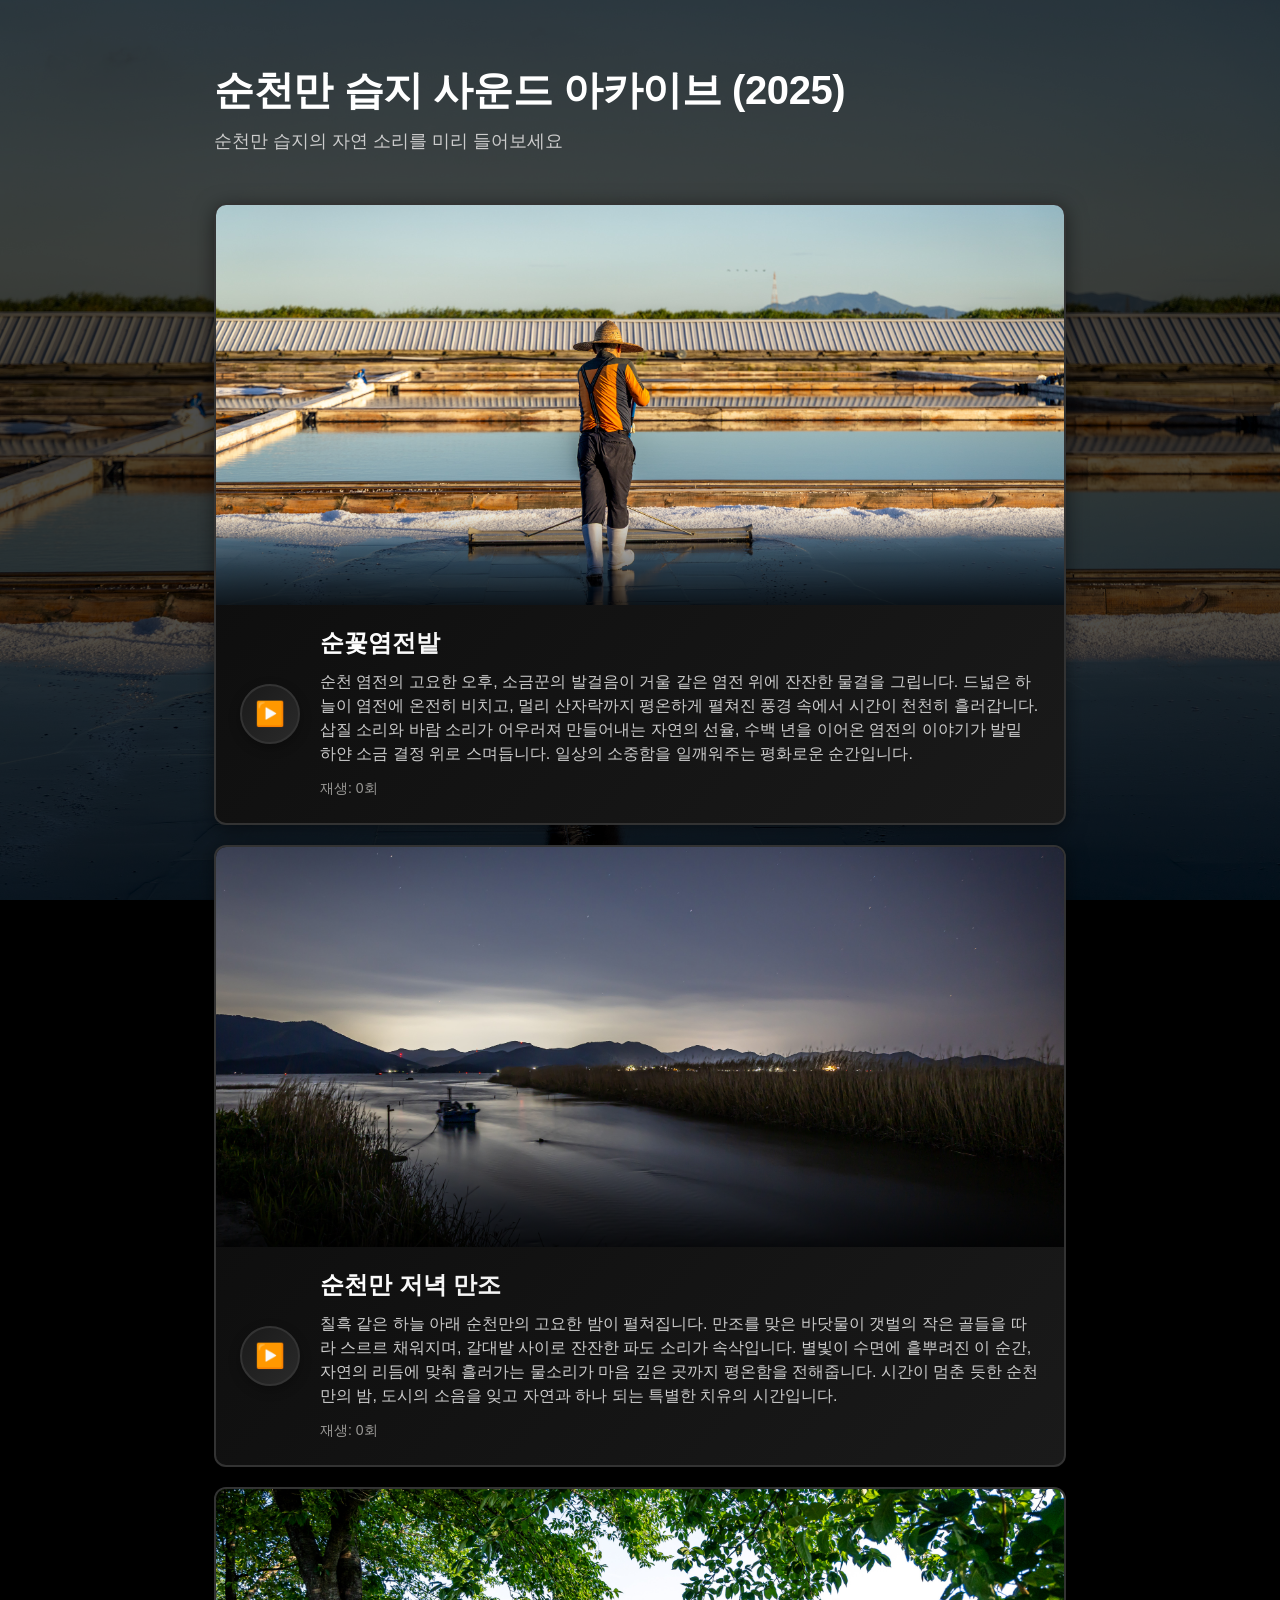
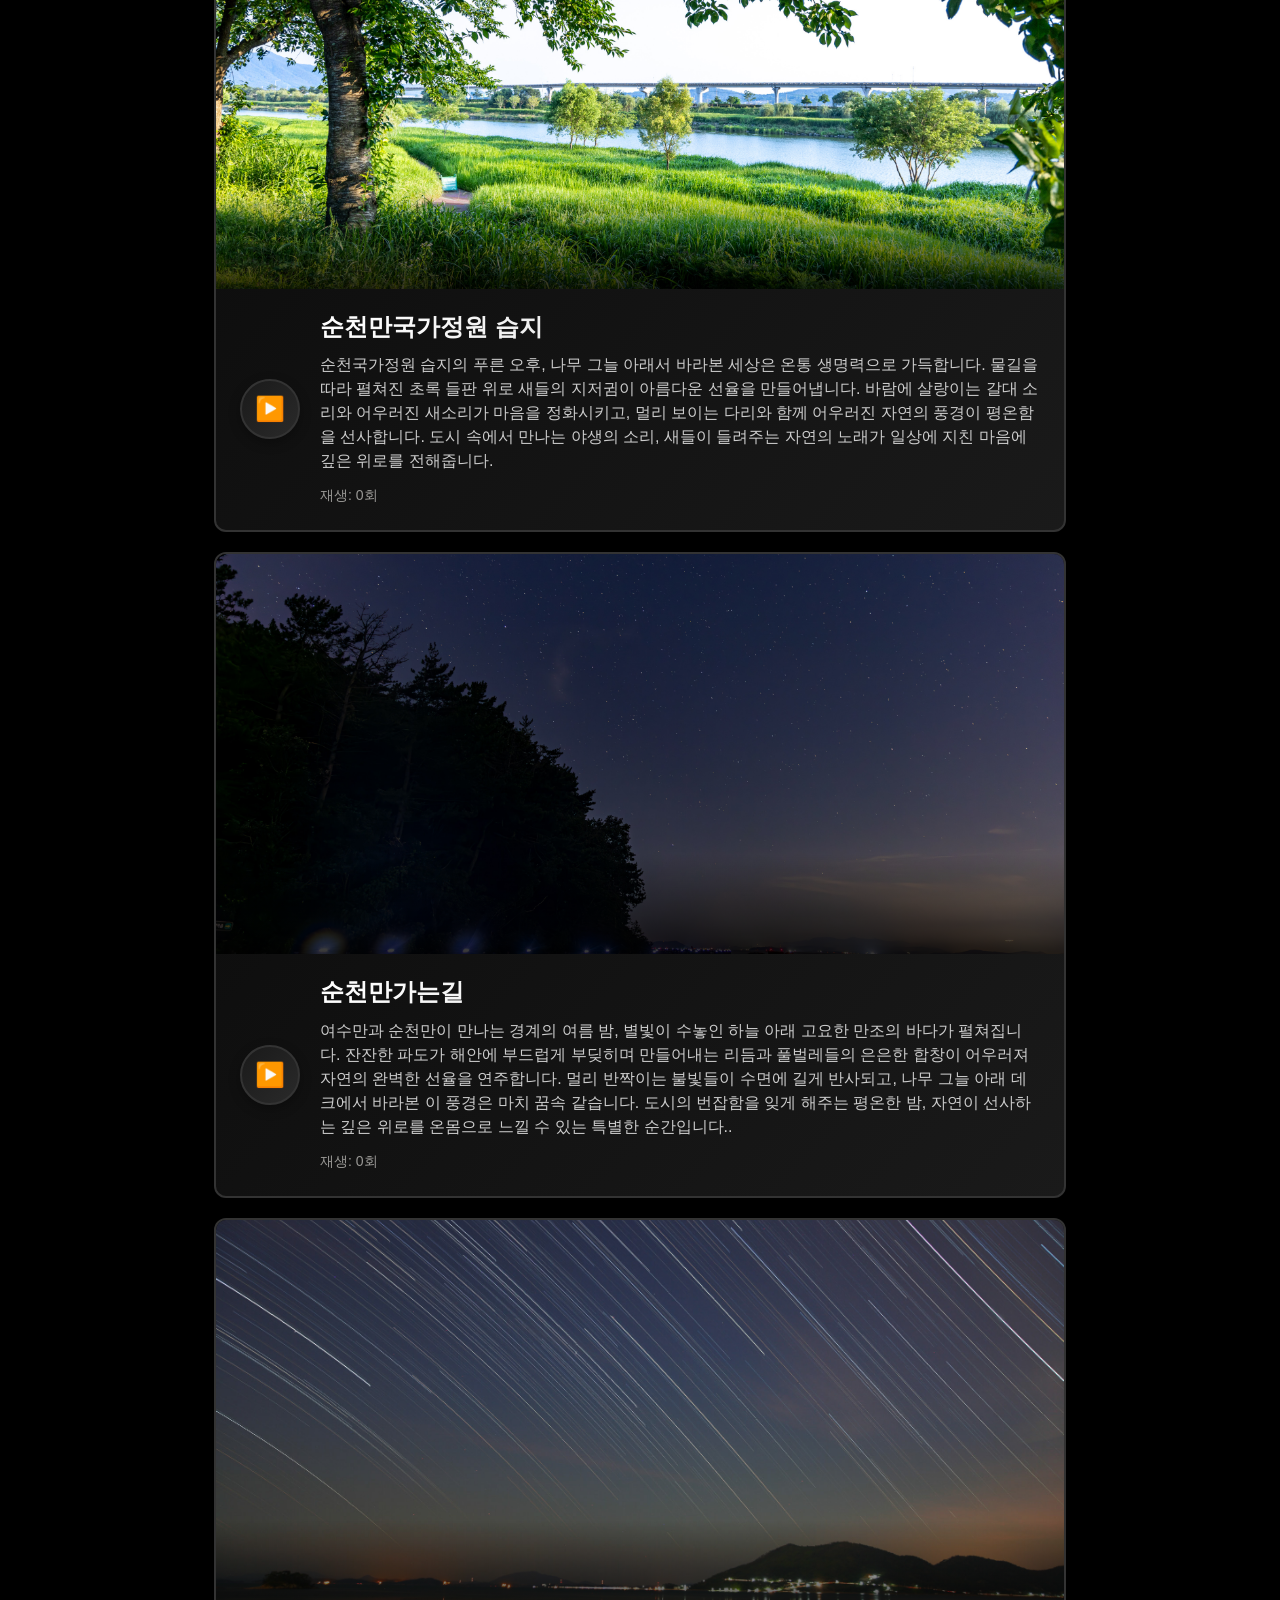
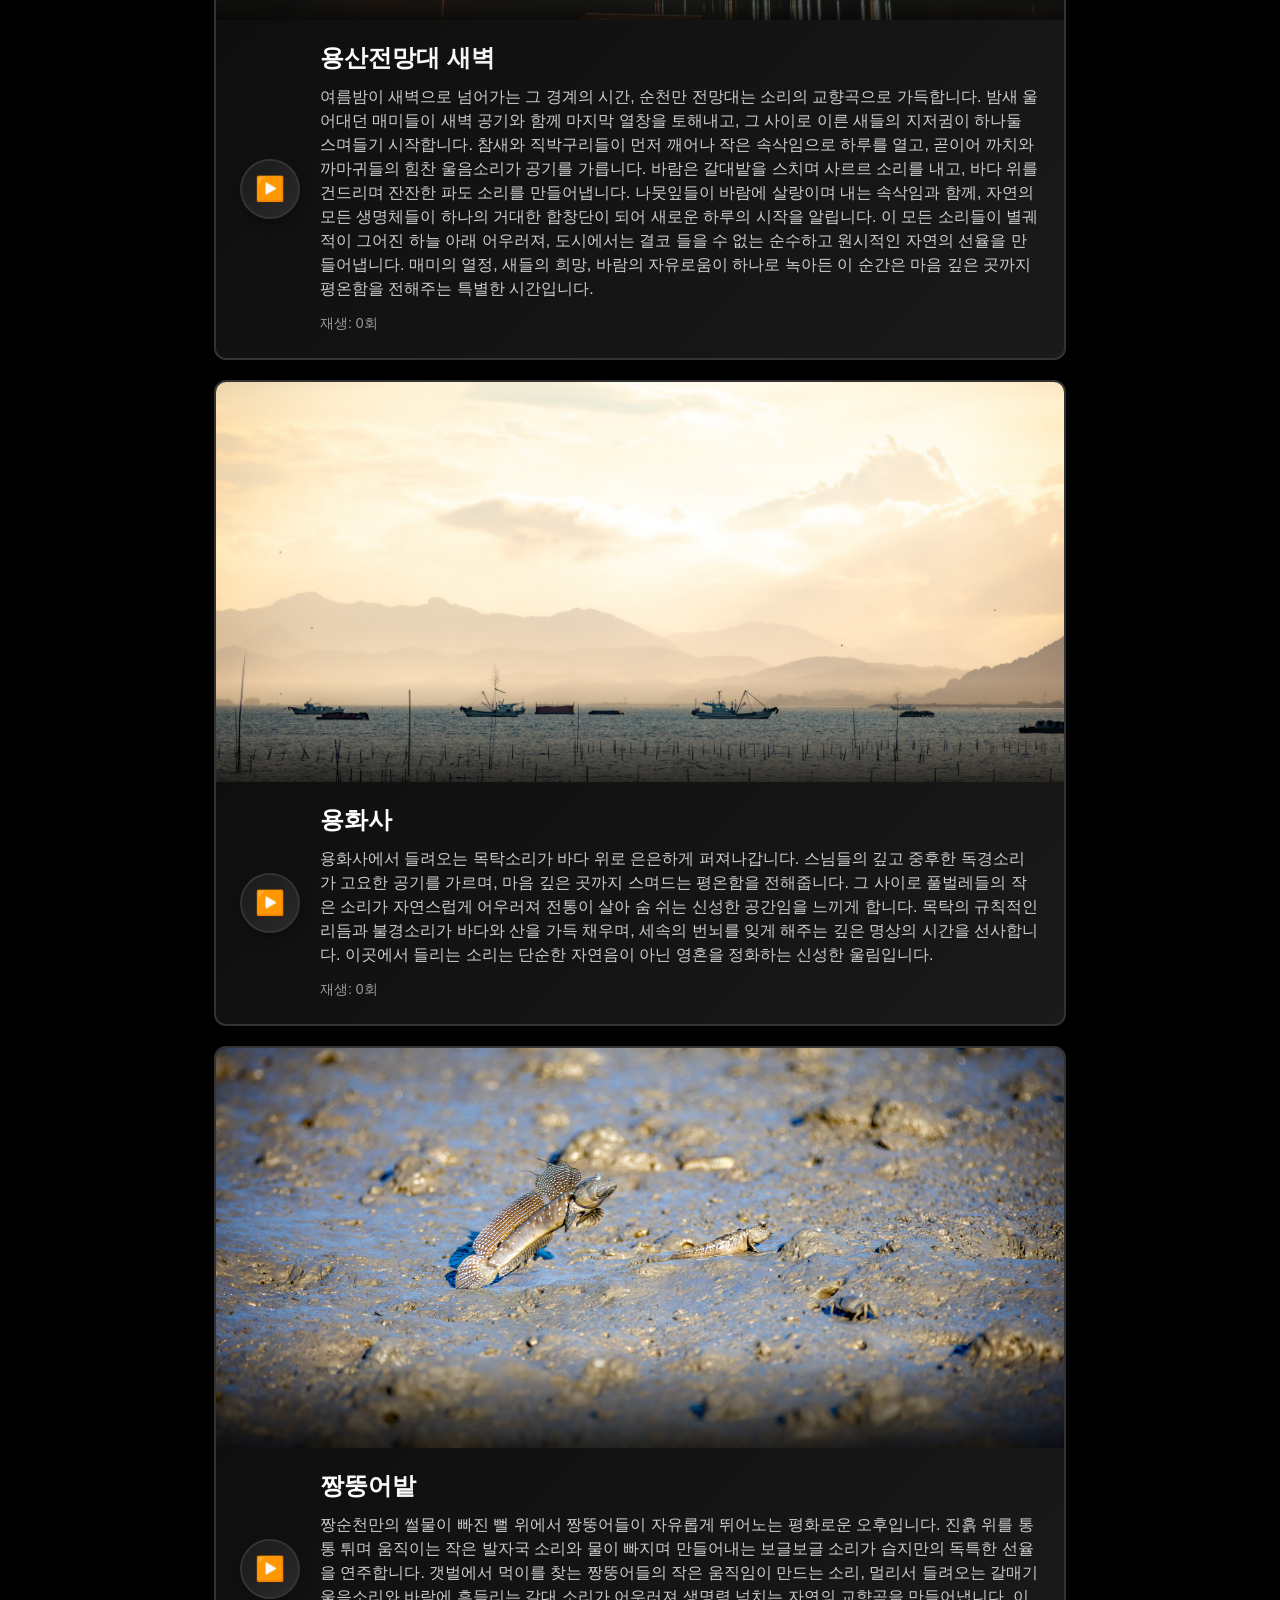
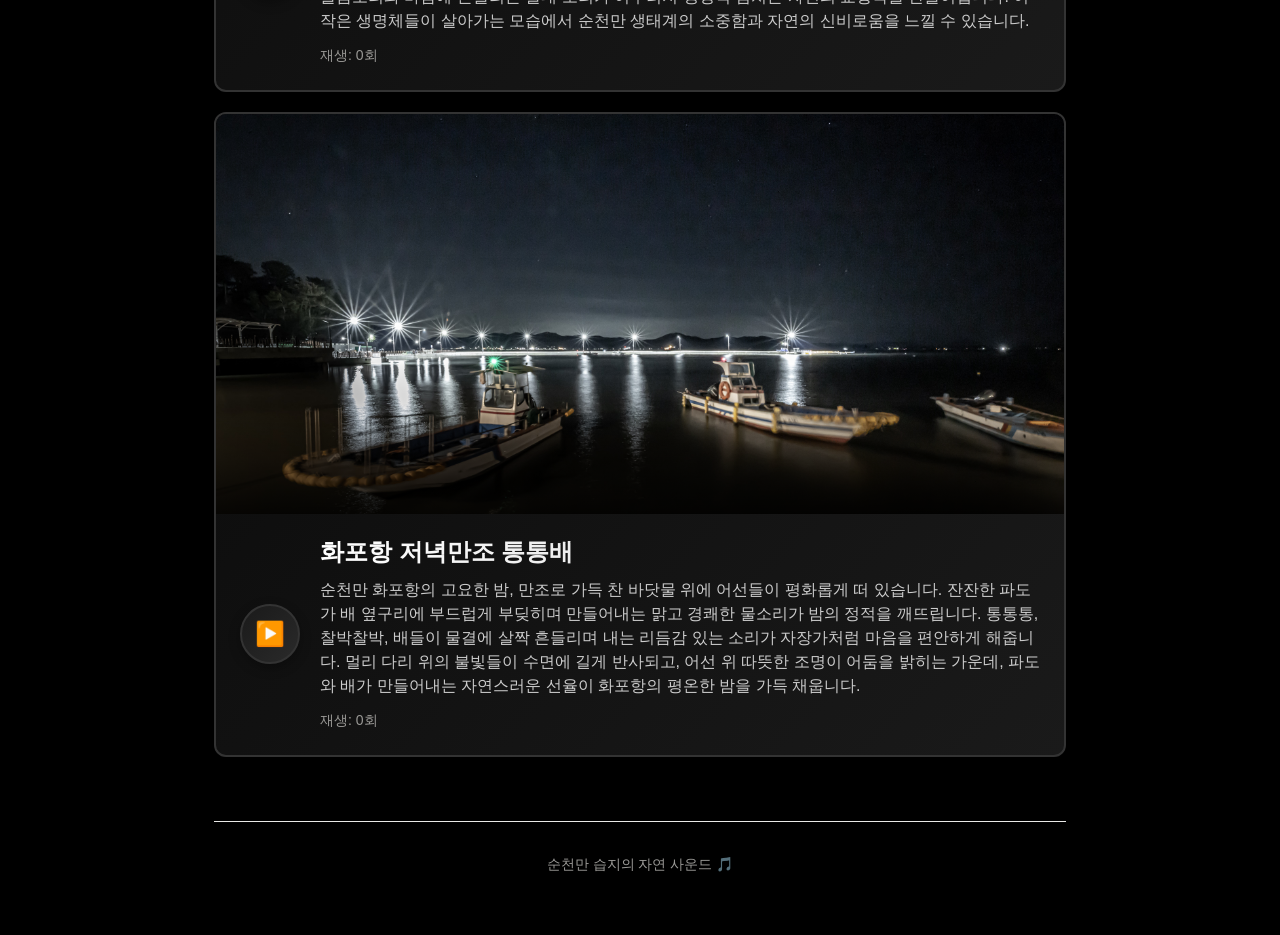
==== commit cabf35df: "Add files via upload" ====
--- a/index.html
+++ b/index.html
@@ -3,55 +3,774 @@
 <head>
     <meta charset="UTF-8">
     <meta name="viewport" content="width=device-width, initial-scale=1.0">
-    <title>2025 뻘배림픽 - 갯벌 위의 느린 레이스</title>
-    <link rel="stylesheet" href="style.css">
+    <title>순천만 습지 사운드 미리듣기 테스트 페이지</title>
+    <style>
+        * {
+            margin: 0;
+            padding: 0;
+            box-sizing: border-box;
+        }
+
+        body {
+            font-family: -apple-system, BlinkMacSystemFont, 'Segoe UI', 'Noto Sans', Helvetica, Arial, sans-serif;
+            background: #000000;
+            color: #ffffff;
+            line-height: 1.5;
+            padding: 0;
+            margin: 0;
+            position: relative;
+        }
+
+        .background-image {
+            position: fixed;
+            top: 0;
+            left: 0;
+            width: 100vw;
+            height: 100vh;
+            background-size: cover;
+            background-position: center;
+            background-repeat: no-repeat;
+            opacity: 0.3;
+            z-index: -1;
+            transition: opacity 0.8s ease-in-out, background-image 0.8s ease-in-out;
+        }
+
+        .container {
+            max-width: 900px;
+            margin: 0 auto;
+            padding: 60px 24px;
+            position: relative;
+            z-index: 1;
+        }
+
+        h1 {
+            font-size: 2.5rem;
+            font-weight: 700;
+            color: #ffffff;
+            margin-bottom: 8px;
+            letter-spacing: -0.01em;
+        }
+
+        .subtitle {
+            font-size: 1.125rem;
+            color: #cccccc;
+            margin-bottom: 48px;
+            font-weight: 400;
+        }
+
+        .audio-grid {
+            display: flex;
+            flex-direction: column;
+            gap: 20px;
+        }
+
+        .audio-item {
+            background: linear-gradient(135deg, #0a0a0a 0%, #1a1a1a 100%);
+            padding: 0;
+            display: flex;
+            flex-direction: column;
+            border: 2px solid #333333;
+            border-radius: 12px;
+            overflow: hidden;
+            transition: all 0.3s ease;
+            position: relative;
+            box-shadow: 0 4px 20px rgba(0, 0, 0, 0.5);
+        }
+
+        .audio-item:hover {
+            border-color: #555555;
+            transform: translateY(-2px);
+            box-shadow: 0 6px 30px rgba(0, 0, 0, 0.7);
+        }
+
+        .audio-item.playing {
+            border-color: #ffffff;
+            box-shadow: 0 8px 40px rgba(255, 255, 255, 0.1);
+        }
+
+        .emoji {
+            font-size: 1.5rem;
+            flex-shrink: 0;
+        }
+
+        .audio-content {
+            flex: 1;
+            min-width: 0;
+        }
+
+        .audio-title {
+            font-size: 1.5rem;
+            font-weight: 600;
+            color: #ffffff;
+            margin-bottom: 12px;
+            line-height: 1.2;
+            background: linear-gradient(90deg, #ffffff 0%, #cccccc 100%);
+            -webkit-background-clip: text;
+            -webkit-text-fill-color: transparent;
+            background-clip: text;
+        }
+
+        .audio-description {
+            font-size: 1rem;
+            color: #cccccc;
+            line-height: 1.5;
+            margin-bottom: 12px;
+        }
+
+        .audio-meta {
+            font-size: 0.875rem;
+            color: #888888;
+            display: flex;
+            align-items: center;
+            gap: 12px;
+        }
+
+        .play-count {
+            font-size: 0.875rem;
+            color: #9b9a97;
+        }
+
+        .image-area {
+            width: 100%;
+            height: 400px;
+            background: #111111;
+            display: flex;
+            align-items: center;
+            justify-content: center;
+            position: relative;
+            overflow: hidden;
+        }
+
+        .image-area::after {
+            content: '';
+            position: absolute;
+            bottom: 0;
+            left: 0;
+            right: 0;
+            height: 100px;
+            background: linear-gradient(to top, rgba(0,0,0,0.8) 0%, rgba(0,0,0,0) 100%);
+            pointer-events: none;
+        }
+
+        .location-image {
+            width: 100%;
+            height: 100%;
+            object-fit: cover;
+            loading: lazy;
+        }
+
+        .image-placeholder {
+            width: 100%;
+            height: 100%;
+            background: #111111;
+            display: flex;
+            align-items: center;
+            justify-content: center;
+            color: #666666;
+            font-size: 3rem;
+            text-align: center;
+        }
+
+        .controls-area {
+            padding: 24px;
+            display: flex;
+            align-items: center;
+            gap: 20px;
+        }
+
+        .audio-controls {
+            width: 100%;
+            margin-top: 12px;
+            position: relative;
+        }
+
+        .custom-audio-player {
+            width: 100%;
+            display: flex;
+            flex-direction: column;
+            gap: 8px;
+        }
+
+        .progress-container {
+            width: 100%;
+            height: 6px;
+            background: #333333;
+            border-radius: 3px;
+            cursor: pointer;
+            position: relative;
+            overflow: hidden;
+        }
+
+        .progress-bar {
+            height: 100%;
+            background: linear-gradient(90deg, #ffffff 0%, #cccccc 100%);
+            border-radius: 3px;
+            width: 0%;
+            transition: width 0.1s linear;
+        }
+
+        .time-info {
+            display: flex;
+            justify-content: space-between;
+            font-size: 0.75rem;
+            color: #888888;
+        }
+
+        .audio-controls audio {
+            display: none;
+        }
+
+        .play-button {
+            width: 60px;
+            height: 60px;
+            border-radius: 50%;
+            background: linear-gradient(135deg, #1a1a1a 0%, #2a2a2a 100%);
+            border: 2px solid #333333;
+            color: #ffffff;
+            display: flex;
+            align-items: center;
+            justify-content: center;
+            cursor: pointer;
+            transition: all 0.2s ease;
+            flex-shrink: 0;
+            font-size: 1.5rem;
+            box-shadow: 0 4px 12px rgba(0, 0, 0, 0.3);
+        }
+
+        .play-button:hover {
+            background: linear-gradient(135deg, #2a2a2a 0%, #3a3a3a 100%);
+            transform: scale(1.05);
+            box-shadow: 0 6px 16px rgba(0, 0, 0, 0.4);
+        }
+
+        .play-button.playing {
+            background: linear-gradient(135deg, #ffffff 0%, #f0f0f0 100%);
+            color: #000000;
+            border-color: #ffffff;
+        }
+
+        .expanded .audio-controls {
+            display: block;
+        }
+
+        .footer {
+            text-align: center;
+            margin-top: 64px;
+            padding-top: 32px;
+            border-top: 1px solid #e9e9e7;
+            color: #9b9a97;
+            font-size: 0.875rem;
+        }
+
+        @media (max-width: 768px) {
+            .container {
+                padding: 40px 16px;
+            }
+            
+            h1 {
+                font-size: 1.75rem;
+            }
+            
+            .subtitle {
+                font-size: 1rem;
+                margin-bottom: 32px;
+            }
+            
+            .audio-grid {
+                gap: 16px;
+            }
+            
+            .image-area {
+                height: 350px; /* 이미지 영역 높이 증가 */
+            }
+            
+            .controls-area {
+                padding: 16px;
+                gap: 16px;
+            }
+            
+            .play-button {
+                width: 48px;
+                height: 48px;
+                font-size: 1.2rem;
+            }
+            
+            .audio-title {
+                font-size: 1.25rem;
+            }
+            
+            .audio-description {
+                font-size: 0.875rem;
+                margin-bottom: 8px;
+            }
+            
+            .audio-meta {
+                font-size: 0.75rem;
+            }
+        }
+        
+        @media (max-width: 480px) {
+            .image-area {
+                height: 300px; /* 더 작은 화면에서는 적당한 높이 유지 */
+            }
+            
+            .audio-title {
+                font-size: 1.1rem;
+            }
+            
+            .play-button {
+                width: 44px;
+                height: 44px;
+            }
+        }
+    </style>
 </head>
 <body>
+    <div class="background-image" id="backgroundImage"></div>
     <div class="container">
-        <header>
-            <img src="img/logo.png" alt="뻘배림픽 로고" class="logo">
-            <h2>– 갯벌 위의 느린 레이스, 전통과 생태가 어우러진 축제 –</h2>
-        </header>
-
-        <section class="intro">
-            <div class="intro-content">
-                <div class="slideshow">
-                    <img src="img/001.jpg" alt="슬라이드 이미지" class="slide active">
-                    <img src="img/002.jpg" alt="슬라이드 이미지" class="slide">
-                    <img src="img/003.jpg" alt="슬라이드 이미지" class="slide">
-                    <img src="img/004.jpg" alt="슬라이드 이미지" class="slide">
-                    <img src="img/005.jpg" alt="슬라이드 이미지" class="slide">
-                    <img src="img/006.jpg" alt="슬라이드 이미지" class="slide">
-                    <img src="img/007.jpg" alt="슬라이드 이미지" class="slide">
-                    <img src="img/008.jpg" alt="슬라이드 이미지" class="slide">
-                    <img src="img/009.jpg" alt="슬라이드 이미지" class="slide">
-                    <img src="img/010.jpg" alt="슬라이드 이미지" class="slide">
-                    <img src="img/011.jpg" alt="슬라이드 이미지" class="slide">
+        <h1>순천만 습지 사운드 아카이브 (2025)</h1>
+        <div class="subtitle">순천만 습지의 자연 소리를 미리 들어보세요</div>
+        
+        <div class="audio-grid">
+            <div class="audio-item" data-bg="images/suncheon_salt_field_105.jpg">
+                <div class="image-area">
+                    <img src="images/suncheon_salt_field_105.jpg" alt="순꽃염전밭" class="location-image" loading="lazy" onerror="this.style.display='none'; this.nextElementSibling.style.display='flex';">
+                    <div class="image-placeholder" style="display:none;">이미지</div>
+                </div>
+                <div class="controls-area">
+                    <button class="play-button" onclick="toggleAudio('audio1')" id="playBtn1">
+                        <span class="play-icon">▶️</span>
+                    </button>
+                    <div class="audio-content">
+                        <div class="audio-title">순꽃염전밭</div>
+                        <div class="audio-description">순천 염전의 고요한 오후, 소금꾼의 발걸음이 거울 같은 염전 위에 잔잔한 물결을 그립니다. 드넓은 하늘이 염전에 온전히 비치고, 멀리 산자락까지 평온하게 펼쳐진 풍경 속에서 시간이 천천히 흘러갑니다. 삽질 소리와 바람 소리가 어우러져 만들어내는 자연의 선율, 수백 년을 이어온 염전의 이야기가 발밑 하얀 소금 결정 위로 스며듭니다. 일상의 소중함을 일깨워주는 평화로운 순간입니다.</div>
+                        <div class="audio-meta">
+                            <span class="play-count" id="count1">재생: 0회</span>
+                        </div>
+                        <div class="audio-controls" id="controls1" style="display:none;">
+                            <audio id="audio1" preload="none">
+                                <source src="mp3/순꽃염전밭_250726.mp3" type="audio/mpeg">
+                            </audio>
+                            <div class="custom-audio-player">
+                                <div class="progress-container" onclick="seekAudio(event, 'audio1')">
+                                    <div class="progress-bar" id="progress1"></div>
+                                </div>
+                                <div class="time-info">
+                                    <span id="currentTime1">0:00</span>
+                                    <span id="duration1">0:00</span>
+                                </div>
+                            </div>
+                        </div>
+                    </div>
                 </div>
             </div>
-            <div class="intro-text">
-                <p>뻘배림픽은 순천만 갯벌에서 수천 년간 이어져온 삶의 지혜와 자연과의 공존 방식을 기념하고 공유하는 전통 문화 축제입니다.</p>
-                <p>뻘배는 순천만 일대 주민들이 넓은 갯벌을 가로지르며 꼬막, 바지락 등을 채취할 때 사용해온 전통이구(漁具)이지,<br>
-                자연의 리듬에 맞춰 살아가는 생태공동체의 상징물입니다.</p>
-                <p>뻘배림픽>은 이 뻘배를 타고 펼쳐지는 유쾌하고 치열한 경주를 통해<br>
-                잊혀가는 갯벌 어업의 가치를 되새기고,<br>
-                지역 주민과 방문객이 함께 어우러지는 새로운 생태문화축제의 장을 엽니다.</p>
+
+            <div class="audio-item" data-bg="images/suncheon_bay_night_1.jpg">
+                <div class="image-area">
+                    <img src="images/suncheon_bay_night_1.jpg" alt="순천만 저녁 만조" class="location-image" loading="lazy" onerror="this.style.display='none'; this.nextElementSibling.style.display='flex';">
+                    <div class="image-placeholder" style="display:none;">이미지</div>
+                </div>
+                <div class="controls-area">
+                    <button class="play-button" onclick="toggleAudio('audio2')" id="playBtn2">
+                        <span class="play-icon">▶️</span>
+                    </button>
+                    <div class="audio-content">
+                        <div class="audio-title">순천만 저녁 만조</div>
+                        <div class="audio-description">칠흑 같은 하늘 아래 순천만의 고요한 밤이 펼쳐집니다. 만조를 맞은 바닷물이 갯벌의 작은 골들을 따라 스르르 채워지며, 갈대밭 사이로 잔잔한 파도 소리가 속삭입니다. 별빛이 수면에 흩뿌려진 이 순간, 자연의 리듬에 맞춰 흘러가는 물소리가 마음 깊은 곳까지 평온함을 전해줍니다. 시간이 멈춘 듯한 순천만의 밤, 도시의 소음을 잊고 자연과 하나 되는 특별한 치유의 시간입니다.</div>
+                        <div class="audio-meta">
+                            <span class="play-count" id="count2">재생: 0회</span>
+                        </div>
+                        <div class="audio-controls" id="controls2" style="display:none;">
+                            <audio id="audio2" preload="none">
+                                <source src="mp3/순천만 저녁 만조_250428.mp3" type="audio/mpeg">
+                            </audio>
+                            <div class="custom-audio-player">
+                                <div class="progress-container" onclick="seekAudio(event, 'audio2')">
+                                    <div class="progress-bar" id="progress2"></div>
+                                </div>
+                                <div class="time-info">
+                                    <span id="currentTime2">0:00</span>
+                                    <span id="duration2">0:00</span>
+                                </div>
+                            </div>
+                        </div>
+                    </div>
+                </div>
             </div>
-        </section>
-
-        <section class="conclusion">
-            <p>느린지만 목표하게 갯벌 위를 가로지르는 뻘배처럼,<br>
-            순천만의 삶과 생명력도 그렇게 오늘을 살아갑니다.</p>
-        </section>
-
-        <section class="cta">
-            <h3>대회 신청하기 버튼</h3>
-            <a href="https://docs.google.com/forms/d/e/1FAIpQLSekQu5qlP5FYXuUljLJFMAS0fPEK4W4L3u_nIyIWfkJNI2Bcw/viewform" target="_blank" class="signup-btn">
-                뻘배림픽 참가 신청
-            </a>
-        </section>
+
+            <div class="audio-item" data-bg="images/default.jpg">
+                <div class="image-area">
+                    <img src="images/suncheon_wetland_250430.jpg" alt="순천만국가정원 습지" class="location-image" loading="lazy" onerror="this.style.display='none'; this.nextElementSibling.style.display='flex';">
+                    <div class="image-placeholder" style="display:none;">이미지</div>
+                </div>
+                <div class="controls-area">
+                    <button class="play-button" onclick="toggleAudio('audio3')" id="playBtn3">
+                        <span class="play-icon">▶️</span>
+                    </button>
+                    <div class="audio-content">
+                        <div class="audio-title">순천만국가정원 습지</div>
+                        <div class="audio-description">순천국가정원 습지의 푸른 오후, 나무 그늘 아래서 바라본 세상은 온통 생명력으로 가득합니다. 물길을 따라 펼쳐진 초록 들판 위로 새들의 지저귐이 아름다운 선율을 만들어냅니다. 바람에 살랑이는 갈대 소리와 어우러진 새소리가 마음을 정화시키고, 멀리 보이는 다리와 함께 어우러진 자연의 풍경이 평온함을 선사합니다. 도시 속에서 만나는 야생의 소리, 새들이 들려주는 자연의 노래가 일상에 지친 마음에 깊은 위로를 전해줍니다.</div>
+                        <div class="audio-meta">
+                            <span class="play-count" id="count3">재생: 0회</span>
+                        </div>
+                        <div class="audio-controls" id="controls3" style="display:none;">
+                            <audio id="audio3" preload="none">
+                                <source src="mp3/순천만국가정원 습지_250430.mp3" type="audio/mpeg">
+                            </audio>
+                            <div class="custom-audio-player">
+                                <div class="progress-container" onclick="seekAudio(event, 'audio3')">
+                                    <div class="progress-bar" id="progress3"></div>
+                                </div>
+                                <div class="time-info">
+                                    <span id="currentTime3">0:00</span>
+                                    <span id="duration3">0:00</span>
+                                </div>
+                            </div>
+                        </div>
+                    </div>
+                </div>
+            </div>
+
+            <div class="audio-item" data-bg="images/default.jpg">
+                <div class="image-area">
+                    <img src="images/suncheon_bay_evening_2.jpg" alt="여수만가는길" class="location-image" loading="lazy" onerror="this.style.display='none'; this.nextElementSibling.style.display='flex';">
+                    <div class="image-placeholder" style="display:none;">이미지</div>
+                </div>
+                <div class="controls-area">
+                    <button class="play-button" onclick="toggleAudio('audio4')" id="playBtn4">
+                        <span class="play-icon">▶️</span>
+                    </button>
+                    <div class="audio-content">
+                        <div class="audio-title">순천만가는길</div>
+                        <div class="audio-description">여수만과 순천만이 만나는 경계의 여름 밤, 별빛이 수놓인 하늘 아래 고요한 만조의 바다가 펼쳐집니다. 잔잔한 파도가 해안에 부드럽게 부딪히며 만들어내는 리듬과 풀벌레들의 은은한 합창이 어우러져 자연의 완벽한 선율을 연주합니다. 멀리 반짝이는 불빛들이 수면에 길게 반사되고, 나무 그늘 아래 데크에서 바라본 이 풍경은 마치 꿈속 같습니다. 도시의 번잡함을 잊게 해주는 평온한 밤, 자연이 선사하는 깊은 위로를 온몸으로 느낄 수 있는 특별한 순간입니다..</div>
+                        <div class="audio-meta">
+                            <span class="play-count" id="count4">재생: 0회</span>
+                        </div>
+                        <div class="audio-controls" id="controls4" style="display:none;">
+                            <audio id="audio4" preload="none">
+                                <source src="mp3/여수만가는길_250723.mp3" type="audio/mpeg">
+                            </audio>
+                            <div class="custom-audio-player">
+                                <div class="progress-container" onclick="seekAudio(event, 'audio4')">
+                                    <div class="progress-bar" id="progress4"></div>
+                                </div>
+                                <div class="time-info">
+                                    <span id="currentTime4">0:00</span>
+                                    <span id="duration4">0:00</span>
+                                </div>
+                            </div>
+                        </div>
+                    </div>
+                </div>
+            </div>
+
+            <div class="audio-item" data-bg="images/default.jpg">
+                <div class="image-area">
+                    <img src="images/f7a6e0bb-e782-474f-ad74-d8722713fd1c_rw_1920.jpg" alt="용산전망대 새벽" class="location-image" loading="lazy" onerror="this.style.display='none'; this.nextElementSibling.style.display='flex';">
+                    <div class="image-placeholder" style="display:none;">이미지</div>
+                </div>
+                <div class="controls-area">
+                    <button class="play-button" onclick="toggleAudio('audio5')" id="playBtn5">
+                        <span class="play-icon">▶️</span>
+                    </button>
+                    <div class="audio-content">
+                        <div class="audio-title">용산전망대 새벽</div>
+                        <div class="audio-description">여름밤이 새벽으로 넘어가는 그 경계의 시간, 순천만 전망대는 소리의 교향곡으로 가득합니다.
+밤새 울어대던 매미들이 새벽 공기와 함께 마지막 열창을 토해내고, 그 사이로 이른 새들의 지저귐이 하나둘 스며들기 시작합니다. 참새와 직박구리들이 먼저 깨어나 작은 속삭임으로 하루를 열고, 곧이어 까치와 까마귀들의 힘찬 울음소리가 공기를 가릅니다.
+바람은 갈대밭을 스치며 사르르 소리를 내고, 바다 위를 건드리며 잔잔한 파도 소리를 만들어냅니다. 나뭇잎들이 바람에 살랑이며 내는 속삭임과 함께, 자연의 모든 생명체들이 하나의 거대한 합창단이 되어 새로운 하루의 시작을 알립니다.
+이 모든 소리들이 별궤적이 그어진 하늘 아래 어우러져, 도시에서는 결코 들을 수 없는 순수하고 원시적인 자연의 선율을 만들어냅니다. 매미의 열정, 새들의 희망, 바람의 자유로움이 하나로 녹아든 이 순간은 마음 깊은 곳까지 평온함을 전해주는 특별한 시간입니다.</div>
+                        <div class="audio-meta">
+                            <span class="play-count" id="count5">재생: 0회</span>
+                        </div>
+                        <div class="audio-controls" id="controls5" style="display:none;">
+                            <audio id="audio5" preload="none">
+                                <source src="mp3/용산전망대 새벽_050725.mp3" type="audio/mpeg">
+                            </audio>
+                            <div class="custom-audio-player">
+                                <div class="progress-container" onclick="seekAudio(event, 'audio5')">
+                                    <div class="progress-bar" id="progress5"></div>
+                                </div>
+                                <div class="time-info">
+                                    <span id="currentTime5">0:00</span>
+                                    <span id="duration5">0:00</span>
+                                </div>
+                            </div>
+                        </div>
+                    </div>
+                </div>
+            </div>
+
+            <div class="audio-item" data-bg="images/default.jpg">
+                <div class="image-area">
+                    <img src="images/2735d748-2083-4502-848e-7332b66ff16f_rw_1920.jpg" alt="용화사" class="location-image" loading="lazy" onerror="this.style.display='none'; this.nextElementSibling.style.display='flex';">
+                    <div class="image-placeholder" style="display:none;">이미지</div>
+                </div>
+                <div class="controls-area">
+                    <button class="play-button" onclick="toggleAudio('audio6')" id="playBtn6">
+                        <span class="play-icon">▶️</span>
+                    </button>
+                    <div class="audio-content">
+                        <div class="audio-title">용화사</div>
+                        <div class="audio-description">용화사에서 들려오는 목탁소리가 바다 위로 은은하게 퍼져나갑니다. 스님들의 깊고 중후한 독경소리가 고요한 공기를 가르며, 마음 깊은 곳까지 스며드는 평온함을 전해줍니다. 그 사이로 풀벌레들의 작은 소리가 자연스럽게 어우러져 전통이 살아 숨 쉬는 신성한 공간임을 느끼게 합니다. 목탁의 규칙적인 리듬과 불경소리가 바다와 산을 가득 채우며, 세속의 번뇌를 잊게 해주는 깊은 명상의 시간을 선사합니다. 이곳에서 들리는 소리는 단순한 자연음이 아닌 영혼을 정화하는 신성한 울림입니다. </div>
+                        <div class="audio-meta">
+                            <span class="play-count" id="count6">재생: 0회</span>
+                        </div>
+                        <div class="audio-controls" id="controls6" style="display:none;">
+                            <audio id="audio6" preload="none">
+                                <source src="mp3/용화사_250725.mp3" type="audio/mpeg">
+                            </audio>
+                            <div class="custom-audio-player">
+                                <div class="progress-container" onclick="seekAudio(event, 'audio6')">
+                                    <div class="progress-bar" id="progress6"></div>
+                                </div>
+                                <div class="time-info">
+                                    <span id="currentTime6">0:00</span>
+                                    <span id="duration6">0:00</span>
+                                </div>
+                            </div>
+                        </div>
+                    </div>
+                </div>
+            </div>
+
+            <div class="audio-item" data-bg="images/default.jpg">
+                <div class="image-area">
+                    <img src="images/mudskipper_18.jpg" alt="짱뚱어밭" class="location-image" loading="lazy" onerror="this.style.display='none'; this.nextElementSibling.style.display='flex';">
+                    <div class="image-placeholder" style="display:none;">이미지</div>
+                </div>
+                <div class="controls-area">
+                    <button class="play-button" onclick="toggleAudio('audio7')" id="playBtn7">
+                        <span class="play-icon">▶️</span>
+                    </button>
+                    <div class="audio-content">
+                        <div class="audio-title">짱뚱어밭</div>
+                        <div class="audio-description">짱순천만의 썰물이 빠진 뻘 위에서 짱뚱어들이 자유롭게 뛰어노는 평화로운 오후입니다. 진흙 위를 통통 튀며 움직이는 작은 발자국 소리와 물이 빠지며 만들어내는 보글보글 소리가 습지만의 독특한 선율을 연주합니다. 갯벌에서 먹이를 찾는 짱뚱어들의 작은 움직임이 만드는 소리, 멀리서 들려오는 갈매기 울음소리와 바람에 흔들리는 갈대 소리가 어우러져 생명력 넘치는 자연의 교향곡을 만들어냅니다. 이 작은 생명체들이 살아가는 모습에서 순천만 생태계의 소중함과 자연의 신비로움을 느낄 수 있습니다.</div>
+                        <div class="audio-meta">
+                            <span class="play-count" id="count7">재생: 0회</span>
+                        </div>
+                        <div class="audio-controls" id="controls7" style="display:none;">
+                            <audio id="audio7" preload="none">
+                                <source src="mp3/짱뚱어밭_250724.mp3" type="audio/mpeg">
+                            </audio>
+                            <div class="custom-audio-player">
+                                <div class="progress-container" onclick="seekAudio(event, 'audio7')">
+                                    <div class="progress-bar" id="progress7"></div>
+                                </div>
+                                <div class="time-info">
+                                    <span id="currentTime7">0:00</span>
+                                    <span id="duration7">0:00</span>
+                                </div>
+                            </div>
+                        </div>
+                    </div>
+                </div>
+            </div>
+
+            <div class="audio-item" data-bg="images/default.jpg">
+                <div class="image-area">
+                    <img src="images/suncheon_bay_night_5.jpg" alt="화포항 저녁만조 통통배" class="location-image" loading="lazy" onerror="this.style.display='none'; this.nextElementSibling.style.display='flex';">
+                    <div class="image-placeholder" style="display:none;">이미지</div>
+                </div>
+                <div class="controls-area">
+                    <button class="play-button" onclick="toggleAudio('audio8')" id="playBtn8">
+                        <span class="play-icon">▶️</span>
+                    </button>
+                    <div class="audio-content">
+                        <div class="audio-title">화포항 저녁만조 통통배</div>
+                        <div class="audio-description">순천만 화포항의 고요한 밤, 만조로 가득 찬 바닷물 위에 어선들이 평화롭게 떠 있습니다. 잔잔한 파도가 배 옆구리에 부드럽게 부딪히며 만들어내는 맑고 경쾌한 물소리가 밤의 정적을 깨뜨립니다. 통통통, 찰박찰박, 배들이 물결에 살짝 흔들리며 내는 리듬감 있는 소리가 자장가처럼 마음을 편안하게 해줍니다. 멀리 다리 위의 불빛들이 수면에 길게 반사되고, 어선 위 따뜻한 조명이 어둠을 밝히는 가운데, 파도와 배가 만들어내는 자연스러운 선율이 화포항의 평온한 밤을 가득 채웁니다.</div>
+                        <div class="audio-meta">
+                            <span class="play-count" id="count8">재생: 0회</span>
+                        </div>
+                        <div class="audio-controls" id="controls8" style="display:none;">
+                            <audio id="audio8" preload="none">
+                                <source src="mp3/화포항 저녁만조 통통배_250428.mp3" type="audio/mpeg">
+                            </audio>
+                            <div class="custom-audio-player">
+                                <div class="progress-container" onclick="seekAudio(event, 'audio8')">
+                                    <div class="progress-bar" id="progress8"></div>
+                                </div>
+                                <div class="time-info">
+                                    <span id="currentTime8">0:00</span>
+                                    <span id="duration8">0:00</span>
+                                </div>
+                            </div>
+                        </div>
+                    </div>
+                </div>
+            </div>
+        </div>
+
+        <div class="footer">
+            순천만 습지의 자연 사운드 🎵 
+        </div>
     </div>
 
-    <script src="script.js"></script>
+    <script>
+        const playCounts = {};
+        
+        // Background image switching based on scroll
+        function updateBackground() {
+            const audioItems = document.querySelectorAll('.audio-item[data-bg]');
+            const backgroundImage = document.getElementById('backgroundImage');
+            let currentBg = null;
+            
+            audioItems.forEach(item => {
+                const rect = item.getBoundingClientRect();
+                const viewHeight = window.innerHeight;
+                
+                // Check if item is in viewport (more than 30% visible)
+                if (rect.top < viewHeight * 0.7 && rect.bottom > viewHeight * 0.3) {
+                    const bgImage = item.getAttribute('data-bg');
+                    const imgElement = item.querySelector('.location-image');
+                    if (imgElement && imgElement.src) {
+                        // Use the actual image src instead of data-bg
+                        currentBg = imgElement.src;
+                    }
+                }
+            });
+            
+            if (currentBg && backgroundImage.style.backgroundImage !== `url('${currentBg}')`) {
+                backgroundImage.style.backgroundImage = `url('${currentBg}')`;
+            }
+        }
+        
+        // Initialize with first image
+        window.addEventListener('load', () => {
+            const firstItem = document.querySelector('.audio-item .location-image');
+            const backgroundImage = document.getElementById('backgroundImage');
+            if (firstItem && firstItem.src) {
+                backgroundImage.style.backgroundImage = `url('${firstItem.src}')`;
+            }
+            updateBackground();
+        });
+        
+        // Update background on scroll
+        let scrollTimer = null;
+        window.addEventListener('scroll', () => {
+            if (scrollTimer) clearTimeout(scrollTimer);
+            scrollTimer = setTimeout(updateBackground, 10);
+        });
+        
+        function formatTime(seconds) {
+            const minutes = Math.floor(seconds / 60);
+            const secs = Math.floor(seconds % 60);
+            return `${minutes}:${secs.toString().padStart(2, '0')}`;
+        }
+
+        function updateProgress(audio, audioNumber) {
+            const progressBar = document.getElementById(`progress${audioNumber}`);
+            const currentTimeElement = document.getElementById(`currentTime${audioNumber}`);
+            const durationElement = document.getElementById(`duration${audioNumber}`);
+            
+            if (progressBar && currentTimeElement && durationElement) {
+                const progress = (audio.currentTime / audio.duration) * 100;
+                progressBar.style.width = `${progress}%`;
+                currentTimeElement.textContent = formatTime(audio.currentTime);
+                durationElement.textContent = formatTime(audio.duration);
+            }
+        }
+
+        function seekAudio(event, audioId) {
+            const audio = document.getElementById(audioId);
+            const progressContainer = event.currentTarget;
+            const clickX = event.offsetX;
+            const width = progressContainer.offsetWidth;
+            const duration = audio.duration;
+            
+            audio.currentTime = (clickX / width) * duration;
+        }
+
+        function toggleAudio(audioId) {
+            const audio = document.getElementById(audioId);
+            const audioNumber = audioId.replace('audio', '');
+            const countElement = document.getElementById('count' + audioNumber);
+            const controlsElement = document.getElementById('controls' + audioNumber);
+            const playButton = document.getElementById('playBtn' + audioNumber);
+            const playIcon = playButton.querySelector('.play-icon');
+            const audioItem = audio.closest('.audio-item');
+            
+            // Reset all other items
+            document.querySelectorAll('.audio-item').forEach(item => {
+                if (item !== audioItem) {
+                    item.classList.remove('playing');
+                    const otherControls = item.querySelector('.audio-controls');
+                    if (otherControls) otherControls.style.display = 'none';
+                    const otherPlayBtn = item.querySelector('.play-button');
+                    if (otherPlayBtn) {
+                        otherPlayBtn.classList.remove('playing');
+                        const otherIcon = otherPlayBtn.querySelector('.play-icon');
+                        if (otherIcon) otherIcon.textContent = '▶️';
+                    }
+                }
+            });
+            
+            // Stop all other audios
+            document.querySelectorAll('audio').forEach(a => {
+                if (a !== audio && !a.paused) {
+                    a.pause();
+                    a.currentTime = 0;
+                }
+            });
+            
+            if (audio.paused) {
+                // Show controls and play
+                controlsElement.style.display = 'block';
+                audioItem.classList.add('playing');
+                playButton.classList.add('playing');
+                playIcon.textContent = '⏸️';
+                
+                audio.play().then(() => {
+                    if (!playCounts[audioId]) playCounts[audioId] = 0;
+                    playCounts[audioId]++;
+                    countElement.textContent = `재생: ${playCounts[audioId]}회`;
+                }).catch(e => {
+                    console.log('재생 실패:', e);
+                    controlsElement.style.display = 'none';
+                    audioItem.classList.remove('playing');
+                    playButton.classList.remove('playing');
+                    playIcon.textContent = '▶️';
+                });
+            } else {
+                audio.pause();
+                controlsElement.style.display = 'none';
+                audioItem.classList.remove('playing');
+                playButton.classList.remove('playing');
+                playIcon.textContent = '▶️';
+            }
+        }
+
+        // Add event listeners for audio end
+        document.querySelectorAll('audio').forEach((audio, index) => {
+            const audioId = `audio${index + 1}`;
+            const audioNumber = index + 1;
+            const controlsElement = document.getElementById(`controls${audioNumber}`);
+            const playButton = document.getElementById(`playBtn${audioNumber}`);
+            const playIcon = playButton.querySelector('.play-icon');
+            const audioItem = audio.closest('.audio-item');
+            
+            audio.addEventListener('loadedmetadata', () => {
+                updateProgress(audio, audioNumber);
+            });
+            
+            audio.addEventListener('timeupdate', () => {
+                updateProgress(audio, audioNumber);
+            });
+            
+            audio.addEventListener('ended', () => {
+                controlsElement.style.display = 'none';
+                audioItem.classList.remove('playing');
+                playButton.classList.remove('playing');
+                playIcon.textContent = '▶️';
+            });
+            
+            audio.addEventListener('pause', () => {
+                if (audio.ended) return;
+                controlsElement.style.display = 'none';
+                audioItem.classList.remove('playing');
+                playButton.classList.remove('playing');
+                playIcon.textContent = '▶️';
+            });
+        });
+    </script>
 </body>
 </html>
